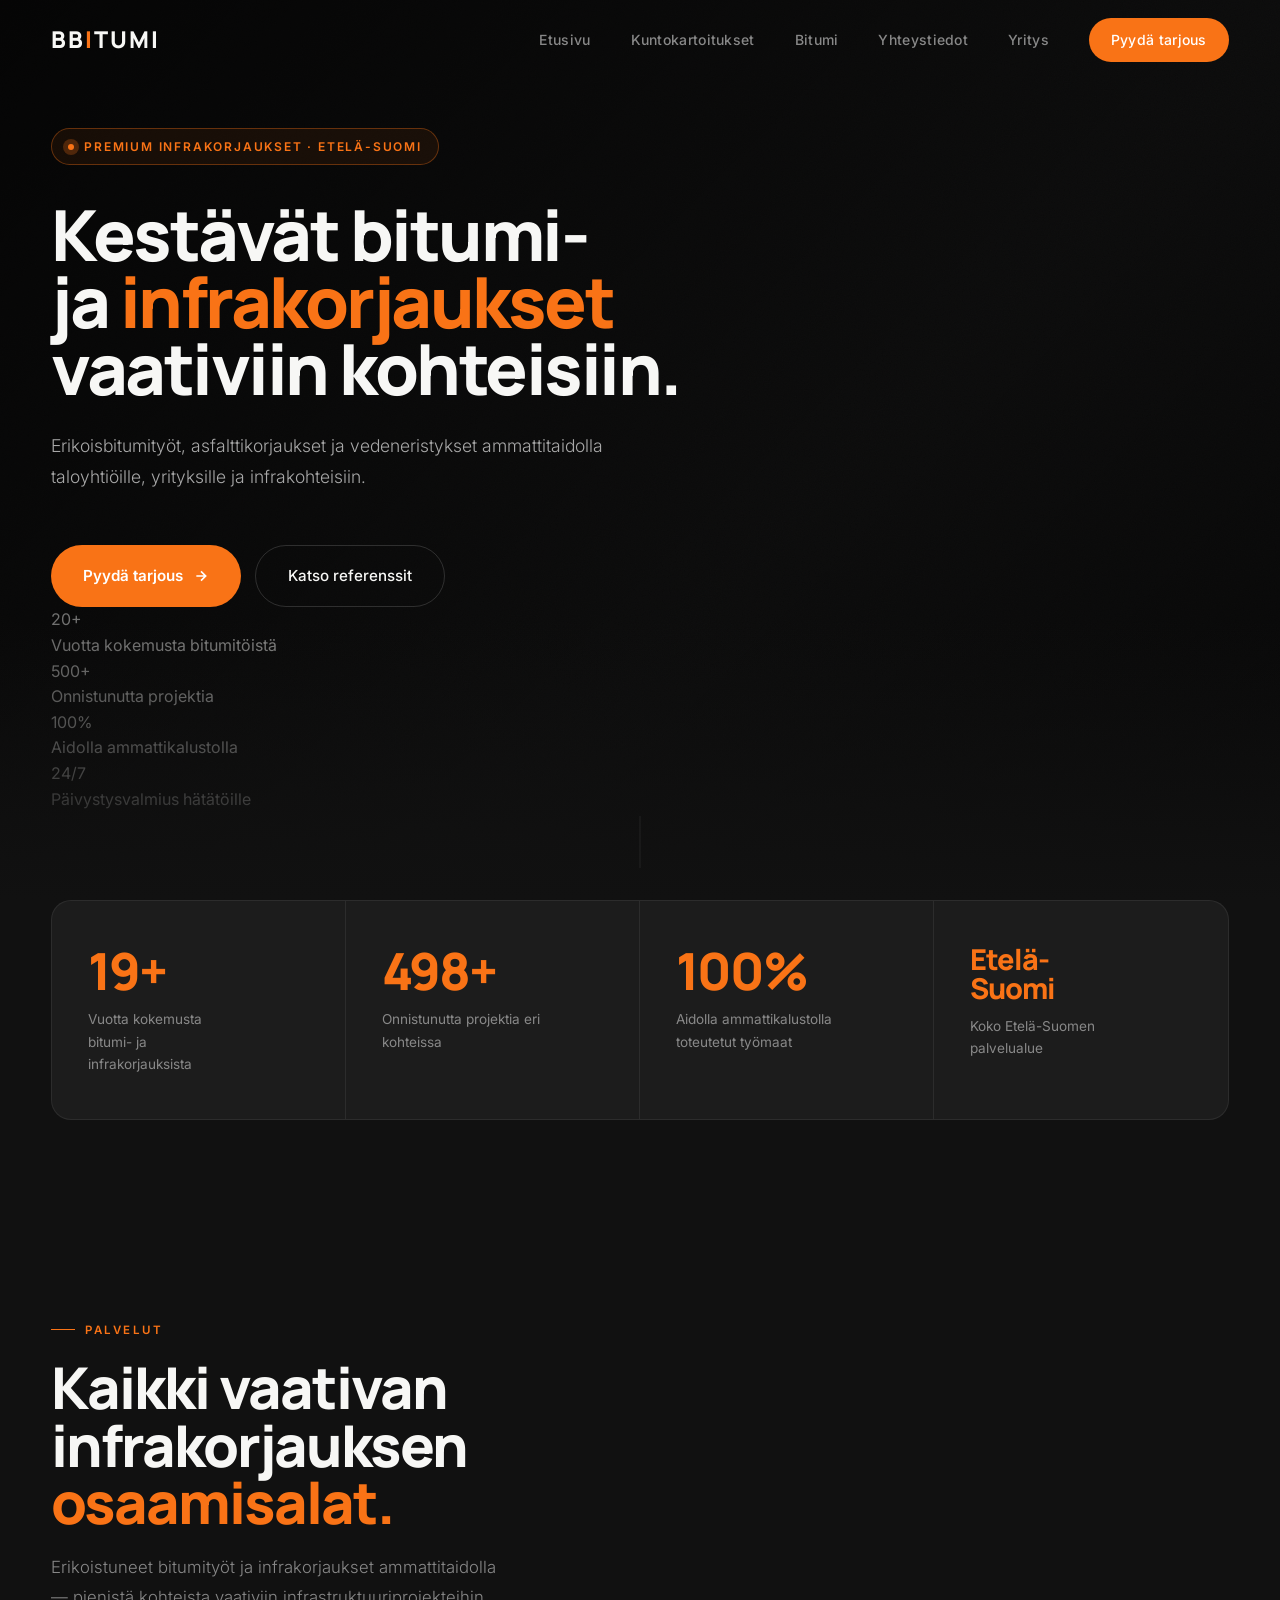
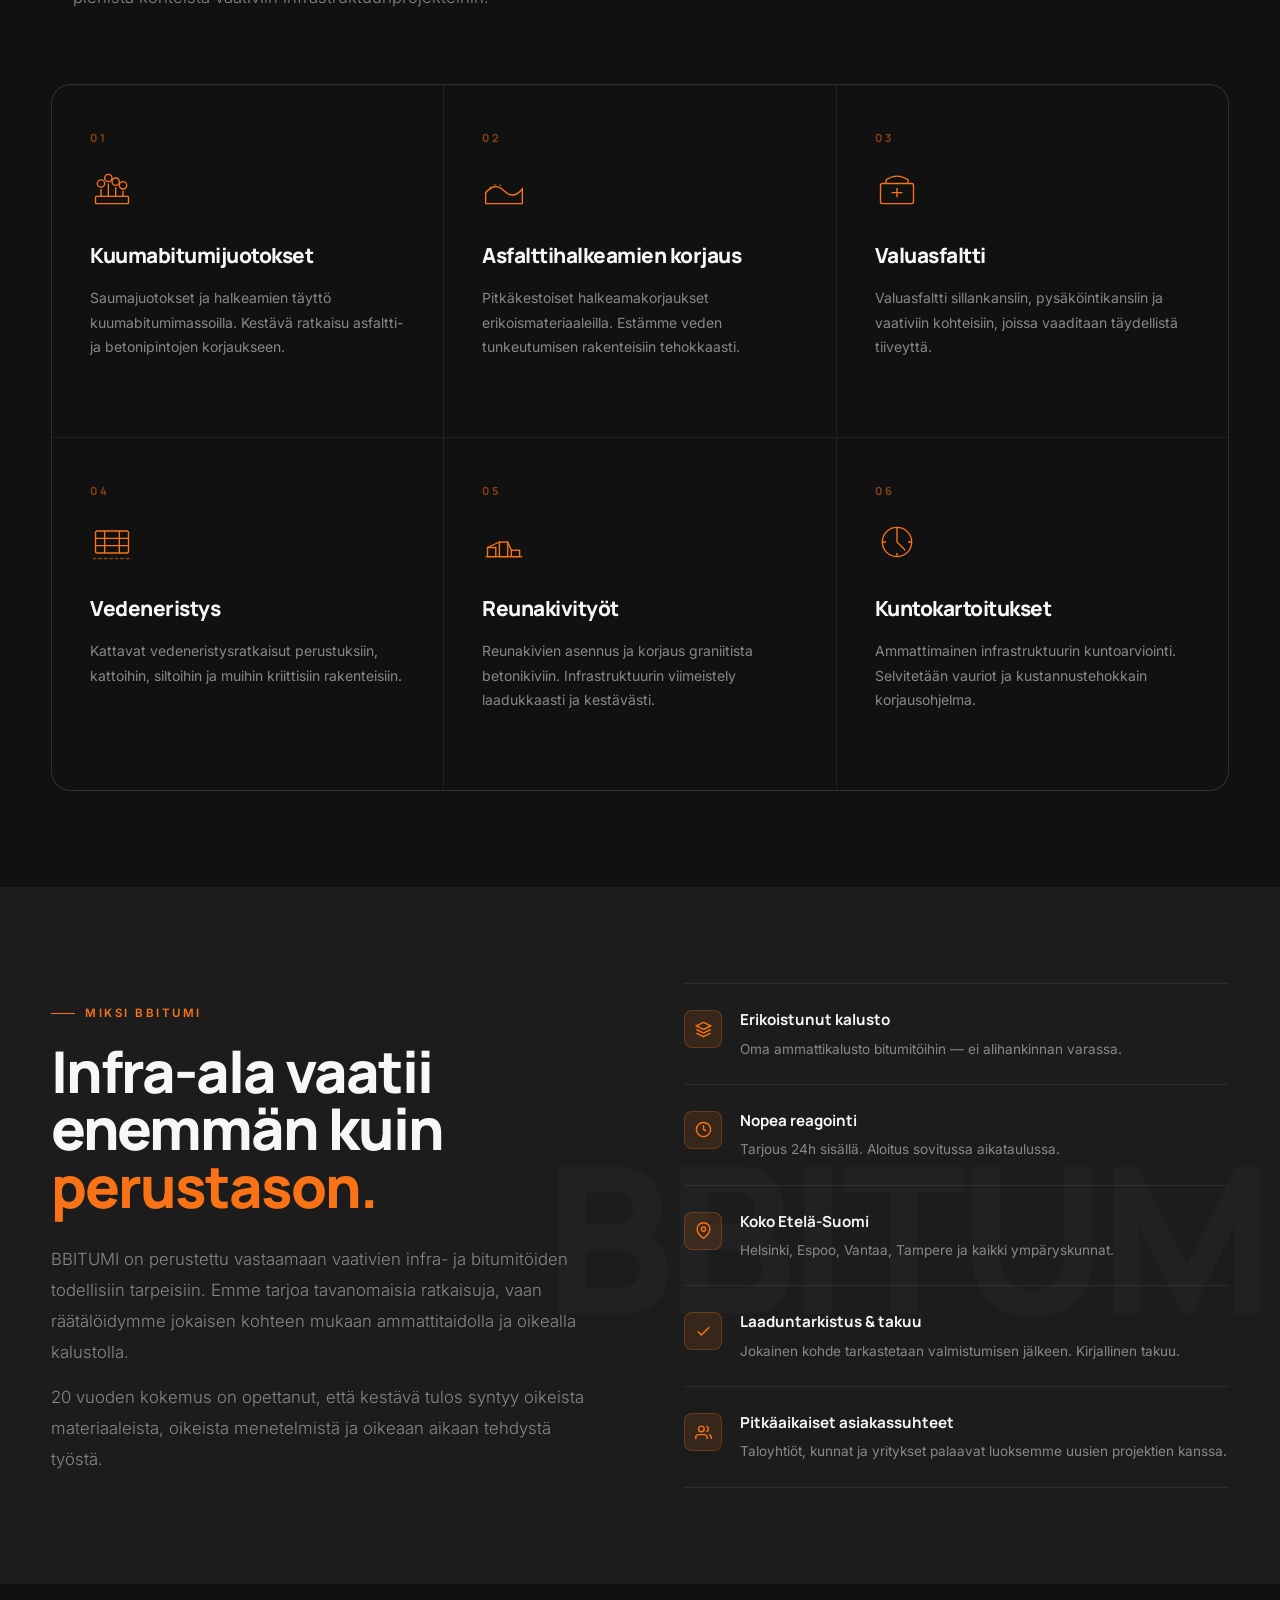
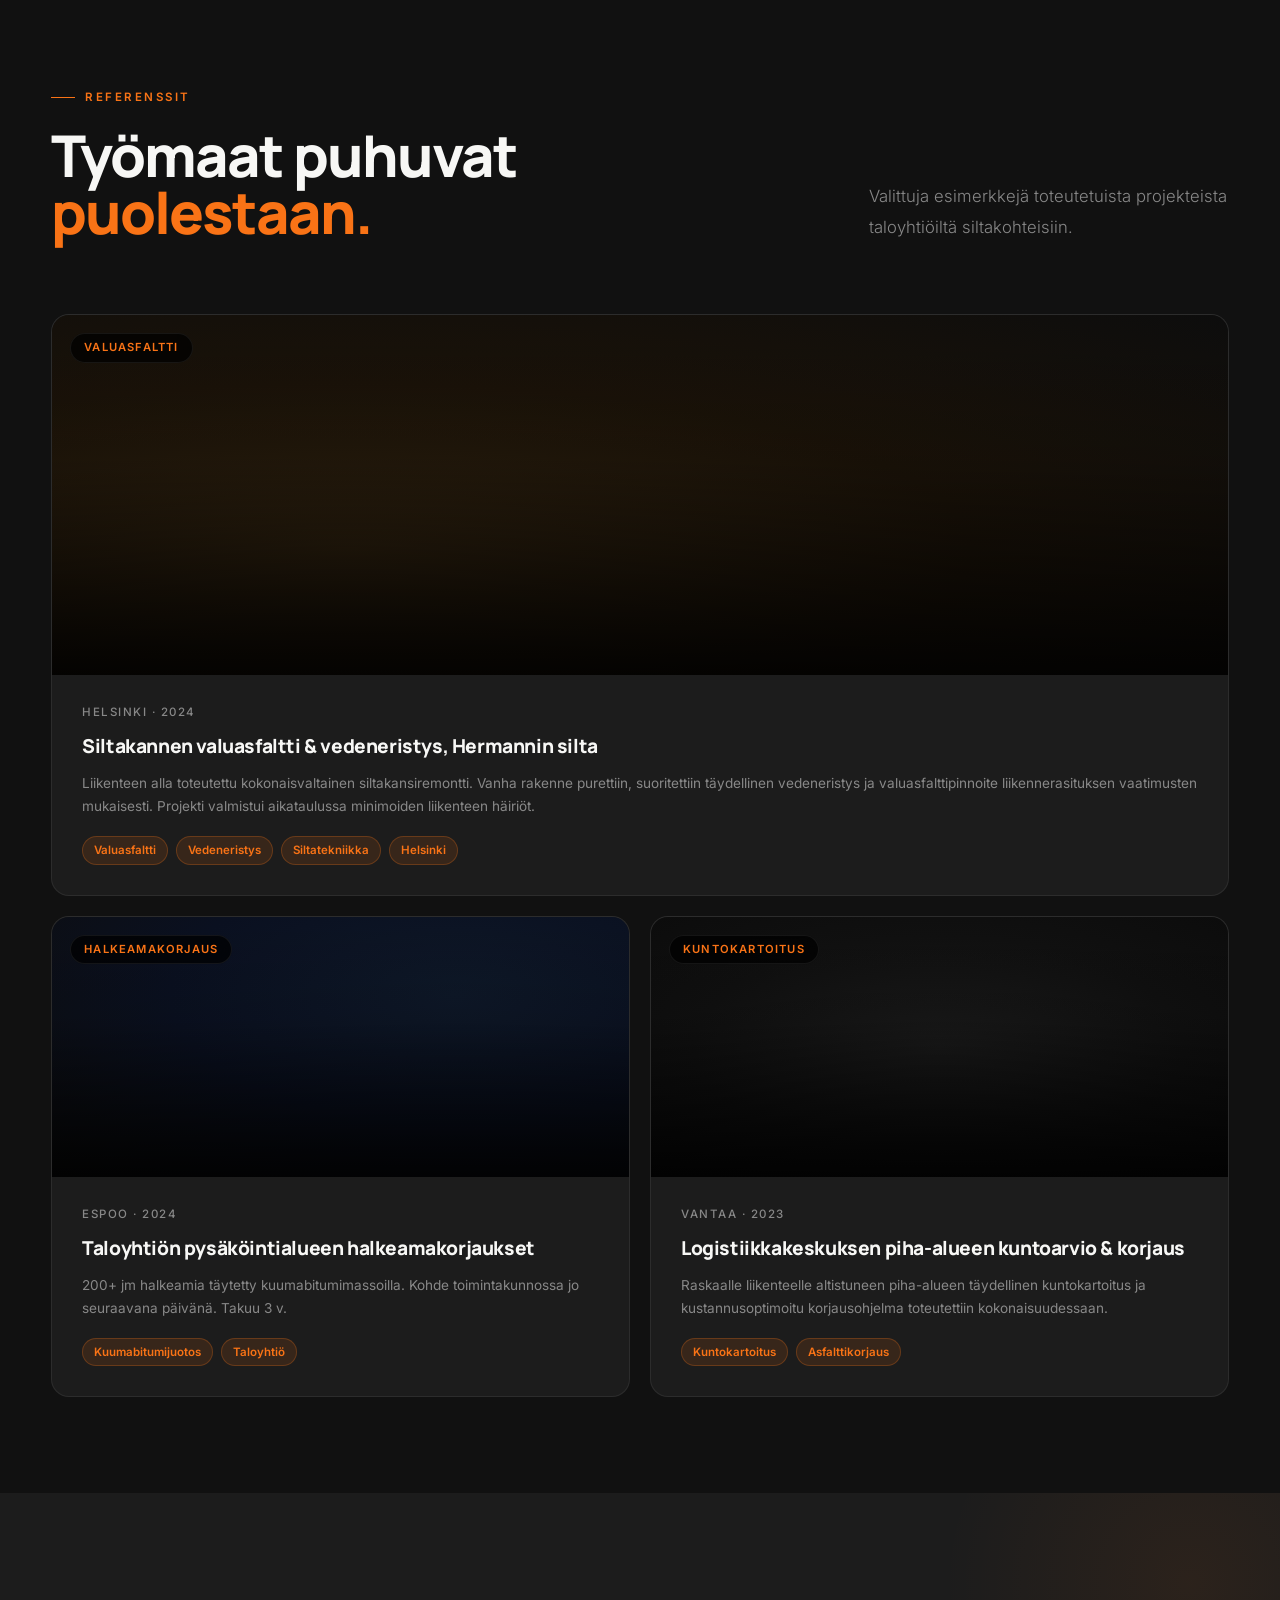
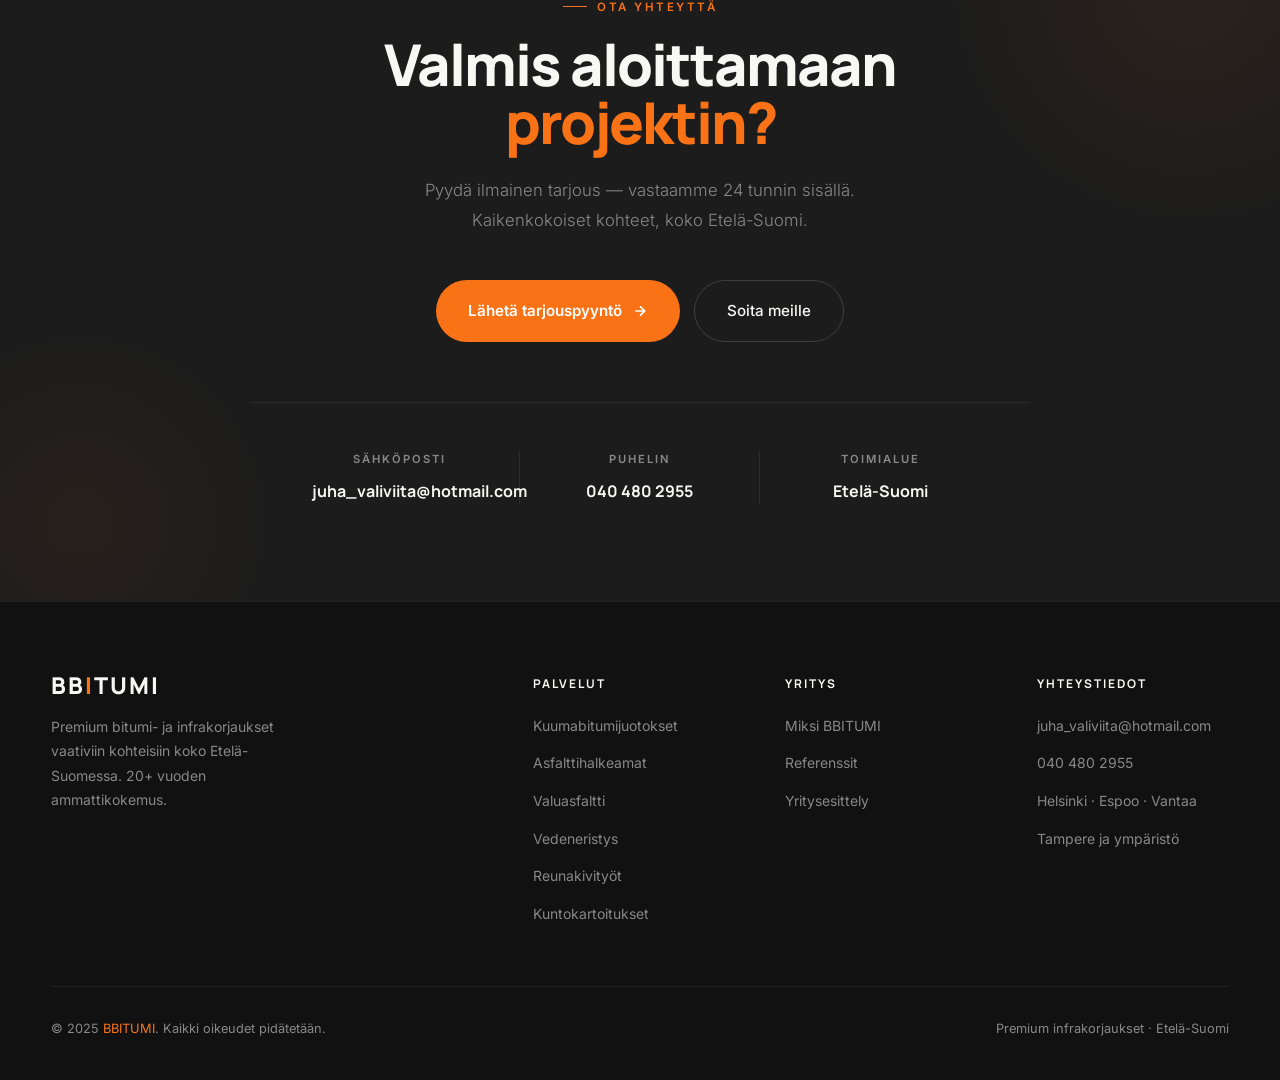
==== index.html @ 9df78d64 "feat: hero split-layout with stats panel" ====
<!DOCTYPE html>
<html lang="fi">
<head>
  <meta charset="UTF-8" />
  <meta name="viewport" content="width=device-width, initial-scale=1.0" />
  <meta name="description" content="BBITUMI – Premium bitumi- ja infrakorjaukset koko Etelä-Suomeen. Erikoisbitumityöt, asfalttikorjaukset ja vedeneristykset ammattitaidolla." />
  <meta name="keywords" content="bitumi, asfaltti, infrakorjaukset, vedeneristys, bitumijuotos, asfalttikorjaus, Etelä-Suomi, Helsinki, Espoo, Vantaa" />
  <meta property="og:title" content="BBITUMI – Premium infrakorjaukset" />
  <meta property="og:description" content="Erikoisbitumityöt, asfalttikorjaukset ja vedeneristykset ammattitaidolla koko Etelä-Suomeen." />
  <title>BBITUMI – Premium infrakorjaukset</title>

  <link rel="preconnect" href="https://fonts.googleapis.com">
  <link rel="preconnect" href="https://fonts.gstatic.com" crossorigin>
  <link href="https://fonts.googleapis.com/css2?family=Inter:ital,wght@0,300;0,400;0,500;0,600;1,300&family=Manrope:wght@600;700;800;900&display=swap" rel="stylesheet">

  <style>
    /* ============================================
       DESIGN TOKENS
    ============================================ */
    :root {
      --bg:           #111111;
      --bg2:          #1C1C1C;
      --bg3:          #161616;
      --accent:       #F97316;
      --accent-dim:   rgba(249,115,22,0.12);
      --accent-hover: #EA6C0A;
      --cream:        #F7F7F5;
      --muted:        #888888;
      --border:       rgba(255,255,255,0.07);
      --border-warm:  rgba(249,115,22,0.25);

      --font-display: 'Manrope', sans-serif;
      --font-body:    'Inter', sans-serif;

      --ease:         cubic-bezier(0.4, 0, 0.2, 1);
      --ease-out:     cubic-bezier(0, 0, 0.2, 1);
      --t:            0.3s;
      --t-slow:       0.7s;
    }

    /* ============================================
       RESET
    ============================================ */
    *, *::before, *::after { margin:0; padding:0; box-sizing:border-box; }

    html {
      scroll-behavior: smooth;
      -webkit-font-smoothing: antialiased;
      -moz-osx-font-smoothing: grayscale;
    }

    body {
      font-family: var(--font-body);
      background: var(--bg);
      color: var(--cream);
      overflow-x: hidden;
      line-height: 1.6;
    }

    a { text-decoration:none; color:inherit; }
    img { max-width:100%; display:block; }
    button { border:none; background:none; cursor:pointer; font:inherit; color:inherit; }

    ::-webkit-scrollbar { width:4px; }
    ::-webkit-scrollbar-track { background:var(--bg); }
    ::-webkit-scrollbar-thumb { background:var(--accent); border-radius:2px; }

    /* ============================================
       LAYOUT
    ============================================ */
    .container {
      width: min(1280px, 92%);
      margin: 0 auto;
    }

    /* ============================================
       REVEAL ANIMATIONS
    ============================================ */
    .reveal {
      opacity: 0;
      transform: translateY(36px);
      transition: opacity 0.9s var(--ease), transform 0.9s var(--ease);
    }
    .reveal.in { opacity:1; transform:translateY(0); }

    .reveal-left  { opacity:0; transform:translateX(-40px); transition: opacity 0.9s var(--ease), transform 0.9s var(--ease); }
    .reveal-left.in  { opacity:1; transform:translateX(0); }
    .reveal-right { opacity:0; transform:translateX(40px);  transition: opacity 0.9s var(--ease), transform 0.9s var(--ease); }
    .reveal-right.in { opacity:1; transform:translateX(0); }

    .d1 { transition-delay:0.1s; }
    .d2 { transition-delay:0.2s; }
    .d3 { transition-delay:0.3s; }
    .d4 { transition-delay:0.4s; }
    .d5 { transition-delay:0.5s; }
    .d6 { transition-delay:0.6s; }

    /* ============================================
       NAVBAR
    ============================================ */
    .navbar {
      position: fixed;
      top: 0;
      width: 100%;
      z-index: 900;
      transition: background var(--t) var(--ease), border-color var(--t) var(--ease);
      border-bottom: 1px solid transparent;
    }

    .navbar.scrolled {
      background: rgba(17,17,17,0.94);
      backdrop-filter: blur(20px) saturate(180%);
      -webkit-backdrop-filter: blur(20px) saturate(180%);
      border-bottom-color: var(--border);
    }

    .nav-inner {
      height: 80px;
      display: flex;
      align-items: center;
      justify-content: space-between;
    }

    .logo {
      font-family: var(--font-display);
      font-size: 1.45rem;
      font-weight: 900;
      letter-spacing: 2px;
      line-height: 1;
    }
    .logo .o { color: var(--accent); }

    .nav-links {
      display: flex;
      gap: 40px;
      align-items: center;
    }

    .nav-links > a {
      font-size: 0.875rem;
      font-weight: 500;
      color: var(--muted);
      letter-spacing: 0.3px;
      transition: color var(--t) var(--ease);
      position: relative;
    }
    .nav-links > a:not(.nav-cta)::after {
      content: '';
      position: absolute;
      bottom: -4px;
      left: 0;
      width: 0;
      height: 1px;
      background: var(--accent);
      transition: width var(--t) var(--ease);
    }
    .nav-links > a:not(.nav-cta):hover { color: var(--cream); }
    .nav-links > a:not(.nav-cta):hover::after { width: 100%; }

    .nav-cta {
      padding: 11px 22px;
      background: var(--accent);
      border-radius: 999px;
      font-weight: 600;
      font-size: 0.85rem;
      color: #fff !important;
      transition: background var(--t), transform var(--t), box-shadow var(--t);
    }
    .nav-cta:hover {
      background: var(--accent-hover);
      transform: translateY(-2px);
      box-shadow: 0 8px 28px rgba(249,115,22,0.35);
    }

    .hamburger {
      display: none;
      flex-direction: column;
      gap: 5px;
      padding: 6px;
      cursor: pointer;
    }
    .hamburger span {
      display: block;
      width: 22px;
      height: 1.5px;
      background: var(--cream);
      transition: var(--t) var(--ease);
    }
    .hamburger.open span:nth-child(1) { transform: translateY(6.5px) rotate(45deg); }
    .hamburger.open span:nth-child(2) { opacity: 0; transform: scaleX(0); }
    .hamburger.open span:nth-child(3) { transform: translateY(-6.5px) rotate(-45deg); }

    .mob-menu {
      display: none;
      flex-direction: column;
      gap: 0;
      position: fixed;
      top: 80px;
      left: 0;
      right: 0;
      background: rgba(17,17,17,0.97);
      backdrop-filter: blur(20px);
      border-bottom: 1px solid var(--border);
      z-index: 899;
      padding: 12px 0 24px;
    }
    .mob-menu.open { display: flex; }
    .mob-menu a {
      padding: 16px 5%;
      font-size: 1rem;
      font-weight: 500;
      color: var(--muted);
      border-bottom: 1px solid var(--border);
      transition: color var(--t);
    }
    .mob-menu a:hover { color: var(--cream); }
    .mob-menu .mob-cta {
      margin: 20px 5% 0;
      text-align: center;
      padding: 16px;
      background: var(--accent);
      border-radius: 999px;
      color: #fff !important;
      font-weight: 600;
      border: none;
    }

    /* ============================================
       HERO
    ============================================ */
    .hero {
      position: relative;
      min-height: 100vh;
      display: flex;
      align-items: center;
      overflow: hidden;
      padding: 120px 0 80px;
    }

    .hero-video {
      position: absolute;
      inset: 0;
      width: 100%;
      height: 100%;
      object-fit: cover;
      filter: brightness(32%) saturate(60%);
    }

    /* Grain overlay */
    .hero-grain {
      position: absolute;
      inset: 0;
      z-index: 1;
      opacity: 0.4;
      background-image:
        url("data:image/svg+xml,%3Csvg xmlns='http://www.w3.org/2000/svg' width='300' height='300'%3E%3Cfilter id='n'%3E%3CfeTurbulence type='fractalNoise' baseFrequency='0.85' numOctaves='4' stitchTiles='stitch'/%3E%3C/filter%3E%3Crect width='300' height='300' filter='url(%23n)' opacity='0.08'/%3E%3C/svg%3E");
      pointer-events: none;
    }

    .hero-overlay {
      position: absolute;
      inset: 0;
      z-index: 1;
      background: linear-gradient(
        135deg,
        rgba(0,0,0,0.75) 0%,
        rgba(0,0,0,0.35) 60%,
        rgba(0,0,0,0.6) 100%
      );
    }

    .hero-fade-bottom {
      position: absolute;
      bottom: 0;
      left: 0;
      right: 0;
      height: 280px;
      z-index: 2;
      background: linear-gradient(to top, var(--bg) 0%, transparent 100%);
    }

    .hero-content {
      position: relative;
      z-index: 3;
      padding: 0;
      max-width: 100%;
    }

    .eyebrow {
      display: inline-flex;
      align-items: center;
      gap: 10px;
      padding: 8px 16px;
      border: 1px solid rgba(249,115,22,0.35);
      border-radius: 999px;
      background: rgba(249,115,22,0.07);
      margin-bottom: 36px;
      font-size: 0.75rem;
      font-weight: 600;
      letter-spacing: 1.8px;
      text-transform: uppercase;
      color: var(--accent);
    }

    .pulse-dot {
      width: 6px;
      height: 6px;
      background: var(--accent);
      border-radius: 50%;
      flex-shrink: 0;
      position: relative;
    }
    .pulse-dot::after {
      content: '';
      position: absolute;
      inset: -5px;
      border-radius: 50%;
      background: var(--accent);
      opacity: 0.25;
      animation: pulse 2.2s ease-in-out infinite;
    }
    @keyframes pulse {
      0%,100% { transform:scale(1); opacity:0.25; }
      50%      { transform:scale(2); opacity:0; }
    }

    .hero h1 {
      font-family: var(--font-display);
      font-size: clamp(2.8rem, 5.5vw, 5.5rem);
      font-weight: 900;
      line-height: 0.95;
      letter-spacing: -2.5px;
      color: var(--cream);
      margin-bottom: 28px;
    }
    .hero h1 .highlight { color: var(--accent); }

    .hero-sub {
      max-width: 580px;
      font-size: 1.1rem;
      line-height: 1.8;
      color: #a8a8a8;
      font-weight: 300;
      margin-bottom: 52px;
    }

    .hero-actions {
      display: flex;
      gap: 14px;
      flex-wrap: wrap;
    }

    /* Buttons */
    .btn-primary {
      display: inline-flex;
      align-items: center;
      gap: 10px;
      padding: 18px 32px;
      background: var(--accent);
      color: #fff;
      border-radius: 999px;
      font-weight: 600;
      font-size: 0.95rem;
      transition: background var(--t), transform var(--t), box-shadow var(--t);
    }
    .btn-primary svg { transition: transform 0.3s var(--ease); }
    .btn-primary:hover {
      background: var(--accent-hover);
      transform: translateY(-3px);
      box-shadow: 0 14px 36px rgba(249,115,22,0.4);
    }
    .btn-primary:hover svg { transform: translateX(4px); }

    .btn-ghost {
      display: inline-flex;
      align-items: center;
      gap: 10px;
      padding: 18px 32px;
      border: 1px solid rgba(255,255,255,0.15);
      color: var(--cream);
      border-radius: 999px;
      font-weight: 500;
      font-size: 0.95rem;
      transition: border-color var(--t), background var(--t), color var(--t);
    }
    .btn-ghost:hover {
      background: rgba(255,255,255,0.07);
      border-color: rgba(255,255,255,0.3);
    }

    .hero-scroll-hint {
      position: absolute;
      bottom: 32px;
      left: 50%;
      transform: translateX(-50%);
      z-index: 3;
      display: flex;
      flex-direction: column;
      align-items: center;
      gap: 6px;
    }
    .scroll-track {
      width: 1px;
      height: 52px;
      position: relative;
      overflow: hidden;
      background: rgba(255,255,255,0.08);
    }
    .scroll-track::after {
      content: '';
      position: absolute;
      top: -52px;
      left: 0;
      width: 1px;
      height: 52px;
      background: var(--accent);
      animation: scrollDown 2s ease-in-out infinite;
    }
    @keyframes scrollDown {
      0%   { top: -52px; }
      100% { top: 52px; }
    }

    /* ============================================
       STATS
    ============================================ */
    .stats {
      padding: 0 0 96px;
    }

    .stats-grid {
      display: grid;
      grid-template-columns: repeat(4, 1fr);
      background: var(--bg2);
      border: 1px solid var(--border);
      border-radius: 20px;
      overflow: hidden;
    }

    .stat-card {
      padding: 44px 36px;
      border-right: 1px solid var(--border);
      position: relative;
      overflow: hidden;
      transition: background var(--t);
    }
    .stat-card:last-child { border-right: none; }
    .stat-card::before {
      content: '';
      position: absolute;
      top: 0; left: 0; right: 0;
      height: 2px;
      background: var(--accent);
      transform: scaleX(0);
      transform-origin: left;
      transition: transform var(--t-slow) var(--ease);
    }
    .stat-card:hover { background: #202020; }
    .stat-card:hover::before { transform: scaleX(1); }

    .stat-num {
      font-family: var(--font-display);
      font-size: 3.2rem;
      font-weight: 900;
      color: var(--accent);
      line-height: 1;
      letter-spacing: -2px;
      margin-bottom: 12px;
    }

    .stat-desc {
      font-size: 0.85rem;
      color: var(--muted);
      line-height: 1.65;
      max-width: 160px;
    }

    /* ============================================
       SECTION LABELS
    ============================================ */
    .section-label {
      display: inline-flex;
      align-items: center;
      gap: 10px;
      font-size: 0.72rem;
      font-weight: 600;
      letter-spacing: 2.5px;
      text-transform: uppercase;
      color: var(--accent);
      margin-bottom: 20px;
    }
    .section-label::before {
      content: '';
      display: block;
      width: 24px;
      height: 1px;
      background: var(--accent);
    }

    .section-h {
      font-family: var(--font-display);
      font-size: clamp(2.4rem, 4.5vw, 4.2rem);
      font-weight: 900;
      line-height: 1.0;
      letter-spacing: -2px;
      color: var(--cream);
    }
    .section-h .hl { color: var(--accent); }

    .section-p {
      font-size: 1.05rem;
      color: var(--muted);
      line-height: 1.8;
      font-weight: 300;
      max-width: 460px;
      margin-top: 20px;
    }

    /* ============================================
       SERVICES
    ============================================ */
    .services {
      padding: 96px 0;
      background: var(--bg);
    }

    .services-header {
      margin-bottom: 72px;
    }

    .services-grid {
      display: grid;
      grid-template-columns: repeat(3, 1fr);
      gap: 1px;
      background: var(--border);
      border: 1px solid var(--border);
      border-radius: 20px;
      overflow: hidden;
    }

    .svc {
      background: var(--bg);
      padding: 44px 38px 36px;
      position: relative;
      overflow: hidden;
      transition: background var(--t);
    }
    .svc::after {
      content: '';
      position: absolute;
      inset: 0;
      background: rgba(249,115,22,0.03);
      opacity: 0;
      transition: opacity var(--t);
    }
    .svc:hover { background: #181818; }
    .svc:hover::after { opacity: 1; }

    .svc-index {
      font-family: var(--font-display);
      font-size: 0.7rem;
      font-weight: 700;
      letter-spacing: 3px;
      color: var(--accent);
      opacity: 0.5;
      margin-bottom: 20px;
    }

    .svc-icon {
      width: 44px;
      height: 44px;
      color: var(--accent);
      margin-bottom: 20px;
      transition: transform var(--t);
    }
    .svc:hover .svc-icon { transform: scale(1.1); }

    .svc-name {
      font-family: var(--font-display);
      font-size: 1.3rem;
      font-weight: 800;
      letter-spacing: -0.5px;
      color: var(--cream);
      margin-bottom: 14px;
    }

    .svc-desc {
      font-size: 0.875rem;
      color: var(--muted);
      line-height: 1.75;
    }

    .svc-link {
      display: inline-flex;
      align-items: center;
      gap: 6px;
      margin-top: 20px;
      font-size: 0.8rem;
      font-weight: 600;
      color: var(--accent);
      opacity: 0;
      transform: translateX(-10px);
      transition: opacity var(--t), transform var(--t);
    }
    .svc:hover .svc-link { opacity: 1; transform: translateX(0); }

    /* ============================================
       WHY BBITUMI
    ============================================ */
    .why {
      padding: 96px 0;
      background: var(--bg2);
      position: relative;
      overflow: hidden;
    }

    .why-bg-text {
      position: absolute;
      right: -40px;
      top: 50%;
      transform: translateY(-50%);
      font-family: var(--font-display);
      font-size: clamp(6rem, 16vw, 16rem);
      font-weight: 900;
      color: rgba(255,255,255,0.022);
      letter-spacing: -8px;
      pointer-events: none;
      user-select: none;
      white-space: nowrap;
    }

    .why-grid {
      display: grid;
      grid-template-columns: 1fr 1fr;
      gap: 88px;
      align-items: center;
      position: relative;
      z-index: 1;
    }

    .why-left p {
      margin-top: 28px;
      font-size: 1.05rem;
      color: var(--muted);
      line-height: 1.85;
      font-weight: 300;
    }

    .why-features {
      display: flex;
      flex-direction: column;
    }

    .feat {
      padding: 24px 0;
      border-bottom: 1px solid var(--border);
      display: flex;
      gap: 18px;
      align-items: flex-start;
      transition: padding-left var(--t);
    }
    .feat:first-child { border-top: 1px solid var(--border); }
    .feat:hover { padding-left: 6px; }

    .feat-ico {
      width: 38px;
      height: 38px;
      min-width: 38px;
      background: var(--accent-dim);
      border: 1px solid var(--border-warm);
      border-radius: 8px;
      display: flex;
      align-items: center;
      justify-content: center;
      color: var(--accent);
      margin-top: 2px;
    }

    .feat-body h4 {
      font-family: var(--font-display);
      font-weight: 700;
      font-size: 0.95rem;
      color: var(--cream);
      margin-bottom: 5px;
    }
    .feat-body p {
      font-size: 0.85rem;
      color: var(--muted);
      line-height: 1.65;
    }

    /* ============================================
       REFERENSSIT
    ============================================ */
    .refs {
      padding: 96px 0;
      background: var(--bg);
    }

    .refs-top {
      display: flex;
      align-items: flex-end;
      justify-content: space-between;
      margin-bottom: 72px;
      gap: 40px;
    }

    .refs-grid {
      display: grid;
      grid-template-columns: 1fr 1fr;
      gap: 20px;
    }

    .ref-card {
      border-radius: 18px;
      overflow: hidden;
      background: var(--bg2);
      border: 1px solid var(--border);
      transition: border-color var(--t), transform var(--t-slow), box-shadow var(--t-slow);
      cursor: pointer;
    }
    .ref-card:hover {
      border-color: var(--border-warm);
      transform: translateY(-5px);
      box-shadow: 0 28px 56px rgba(0,0,0,0.45);
    }
    .ref-card.span2 { grid-column: span 2; }

    .ref-thumb {
      position: relative;
      overflow: hidden;
    }
    .ref-card .ref-thumb      { height: 260px; }
    .ref-card.span2 .ref-thumb { height: 360px; }

    .ref-bg {
      width: 100%;
      height: 100%;
      transition: transform 0.7s var(--ease-out);
    }
    .ref-card:hover .ref-bg { transform: scale(1.04); }

    /* Industrial placeholder backgrounds */
    .ref-bg-a {
      background:
        radial-gradient(ellipse at 25% 65%, #2d200e 0%, #1a1208 50%, #0d0d0d 100%),
        repeating-linear-gradient(0deg, transparent, transparent 3px, rgba(255,255,255,0.008) 3px, rgba(255,255,255,0.008) 4px);
      background-blend-mode: normal, overlay;
    }
    .ref-bg-b {
      background:
        radial-gradient(ellipse at 70% 30%, #0e1828 0%, #0a1020 50%, #0d0d0d 100%);
    }
    .ref-bg-c {
      background:
        radial-gradient(ellipse at 50% 50%, #1a1a1a 0%, #101010 60%, #0c0c0c 100%);
    }
    .ref-bg-d {
      background:
        radial-gradient(ellipse at 80% 70%, #1c1208 0%, #141008 50%, #0d0d0d 100%);
    }

    .ref-grad {
      position: absolute;
      inset: 0;
      background: linear-gradient(to top, rgba(0,0,0,0.85) 0%, rgba(0,0,0,0.1) 60%, transparent 100%);
    }

    .ref-pill {
      position: absolute;
      top: 18px;
      left: 18px;
      padding: 5px 13px;
      background: rgba(0,0,0,0.72);
      border: 1px solid var(--border);
      border-radius: 999px;
      font-size: 0.7rem;
      font-weight: 600;
      letter-spacing: 1.2px;
      text-transform: uppercase;
      color: var(--accent);
      backdrop-filter: blur(8px);
    }

    .ref-body {
      padding: 28px 30px 30px;
    }

    .ref-loc {
      font-size: 0.72rem;
      font-weight: 500;
      letter-spacing: 1.5px;
      text-transform: uppercase;
      color: var(--muted);
      margin-bottom: 10px;
    }

    .ref-title {
      font-family: var(--font-display);
      font-size: 1.2rem;
      font-weight: 800;
      letter-spacing: -0.4px;
      color: var(--cream);
      margin-bottom: 10px;
    }

    .ref-desc {
      font-size: 0.85rem;
      color: var(--muted);
      line-height: 1.7;
    }

    .ref-tags {
      display: flex;
      gap: 8px;
      flex-wrap: wrap;
      margin-top: 18px;
    }
    .ref-tag {
      padding: 4px 11px;
      background: var(--accent-dim);
      border: 1px solid var(--border-warm);
      border-radius: 999px;
      font-size: 0.72rem;
      font-weight: 600;
      color: var(--accent);
    }

    /* ============================================
       CTA BAND
    ============================================ */
    .cta-band {
      padding: 96px 0;
      background: var(--bg2);
      position: relative;
      overflow: hidden;
    }
    .cta-band::before {
      content: '';
      position: absolute;
      top: -160px; right: -160px;
      width: 500px; height: 500px;
      background: radial-gradient(circle, rgba(249,115,22,0.07) 0%, transparent 70%);
      pointer-events: none;
    }
    .cta-band::after {
      content: '';
      position: absolute;
      bottom: -120px; left: -120px;
      width: 400px; height: 400px;
      background: radial-gradient(circle, rgba(249,115,22,0.05) 0%, transparent 70%);
      pointer-events: none;
    }

    .cta-inner {
      position: relative;
      z-index: 1;
      text-align: center;
      max-width: 780px;
      margin: 0 auto;
    }
    .cta-inner .section-label { justify-content: center; }
    .cta-inner .section-h  { text-align: center; }
    .cta-inner .section-p  { text-align: center; margin: 24px auto 0; }

    .cta-btns {
      display: flex;
      gap: 14px;
      justify-content: center;
      flex-wrap: wrap;
      margin-top: 44px;
    }

    .cta-contacts {
      display: flex;
      gap: 0;
      justify-content: center;
      margin-top: 60px;
      border-top: 1px solid var(--border);
      padding-top: 48px;
    }

    .cc-item {
      flex: 1;
      max-width: 240px;
      text-align: center;
      padding: 0 32px;
      border-right: 1px solid var(--border);
    }
    .cc-item:last-child { border-right: none; }

    .cc-label {
      font-size: 0.7rem;
      font-weight: 600;
      letter-spacing: 2px;
      text-transform: uppercase;
      color: var(--muted);
      margin-bottom: 10px;
    }
    .cc-val {
      font-family: var(--font-display);
      font-size: 1rem;
      font-weight: 700;
      color: var(--cream);
      transition: color var(--t);
    }
    .cc-val:hover { color: var(--accent); }

    /* ============================================
       FOOTER
    ============================================ */
    .footer {
      background: var(--bg);
      border-top: 1px solid var(--border);
      padding: 72px 0 40px;
    }

    .footer-grid {
      display: grid;
      grid-template-columns: 2.2fr 1fr 1fr 1fr;
      gap: 60px;
      margin-bottom: 60px;
    }

    .footer-brand .logo {
      display: block;
      margin-bottom: 18px;
    }
    .footer-brand p {
      font-size: 0.875rem;
      color: var(--muted);
      line-height: 1.75;
      max-width: 260px;
    }

    .footer-col h6 {
      font-family: var(--font-display);
      font-weight: 700;
      font-size: 0.75rem;
      letter-spacing: 2px;
      text-transform: uppercase;
      color: var(--cream);
      margin-bottom: 20px;
    }
    .footer-col ul {
      list-style: none;
      display: flex;
      flex-direction: column;
      gap: 12px;
    }
    .footer-col ul li a {
      font-size: 0.875rem;
      color: var(--muted);
      transition: color var(--t);
    }
    .footer-col ul li a:hover { color: var(--cream); }

    .footer-bottom {
      display: flex;
      justify-content: space-between;
      align-items: center;
      padding-top: 32px;
      border-top: 1px solid var(--border);
    }
    .footer-bottom p {
      font-size: 0.8rem;
      color: var(--muted);
    }
    .footer-bottom .acc { color: var(--accent); }

    /* ============================================
       RESPONSIVE
    ============================================ */
    @media (max-width: 1024px) {
      .services-grid { grid-template-columns: repeat(2, 1fr); }
      .why-grid      { gap: 56px; }
      .footer-grid   { grid-template-columns: 1fr 1fr; gap: 40px; }
    }

    @media (max-width: 768px) {
      .nav-links  { display: none; }
      .hamburger  { display: flex; }

      .stats-grid    { grid-template-columns: 1fr 1fr; }
      .services-grid { grid-template-columns: 1fr; }
      .why-grid      { grid-template-columns: 1fr; gap: 48px; }
      .why-bg-text   { display: none; }
      .refs-grid     { grid-template-columns: 1fr; }
      .ref-card.span2 { grid-column: span 1; }
      .refs-top      { flex-direction: column; align-items: flex-start; }
      .cta-contacts  { flex-direction: column; align-items: center; gap: 28px; }
      .cc-item       { border-right: none; border-bottom: 1px solid var(--border); padding: 0 0 28px; max-width: 100%; }
      .cc-item:last-child { border-bottom: none; padding-bottom: 0; }
      .footer-grid   { grid-template-columns: 1fr; gap: 32px; }
      .footer-bottom { flex-direction: column; gap: 10px; text-align: center; }
    }

    @media (max-width: 520px) {
      .hero h1      { letter-spacing: -2px; }
      .hero-actions { flex-direction: column; }
      .btn-primary, .btn-ghost { justify-content: center; }
      .stats-grid   { grid-template-columns: 1fr; }
      .cta-btns     { flex-direction: column; align-items: center; }
    }
  </style>
</head>
<body>

  <!-- ════════════════════ NAVBAR ════════════════════ -->
  <nav class="navbar" id="navbar">
    <div class="container nav-inner">
      <a href="#" class="logo">BB<span class="o">I</span>TUMI</a>

      <div class="nav-links">
        <a href="index.html" class="active">Etusivu</a>
        <a href="kuntokartoitukset.html">Kuntokartoitukset</a>
        <a href="bitumi.html">Bitumi</a>
        <a href="yhteystiedot.html">Yhteystiedot</a>
        <a href="yritys.html">Yritys</a>
        <a href="yhteystiedot.html" class="nav-cta">Pyydä tarjous</a>
      </div>

      <div class="hamburger" id="ham" aria-label="Valikko">
        <span></span><span></span><span></span>
      </div>
    </div>
  </nav>

  <div class="mob-menu" id="mobMenu">
    <a href="index.html" class="active">Etusivu</a>
    <a href="kuntokartoitukset.html">Kuntokartoitukset</a>
    <a href="bitumi.html">Bitumi</a>
    <a href="yhteystiedot.html">Yhteystiedot</a>
    <a href="yritys.html">Yritys</a>
    <a href="kuvat.html">Kuvat</a>
    <a href="yhteystiedot.html" class="mob-cta">Pyydä tarjous</a>
  </div>

  <!-- ════════════════════ HERO ════════════════════ -->
  <section class="hero" id="hero">
    <video autoplay muted loop playsinline class="hero-video" aria-hidden="true">
      <source src="hero-video.mp4" type="video/mp4">
    </video>
    <div class="hero-grain" aria-hidden="true"></div>
    <div class="hero-overlay" aria-hidden="true"></div>
    <div class="hero-fade-bottom" aria-hidden="true"></div>

    <div class="container">
      <div class="hero-split">

        <div class="hero-content">
          <div class="eyebrow">
            <div class="pulse-dot" aria-hidden="true"></div>
            Premium infrakorjaukset &middot; Etelä-Suomi
          </div>

          <h1>
            Kestävät bitumi-<br>
            ja <span class="highlight">infrakorjaukset</span><br>
            vaativiin kohteisiin.
          </h1>

          <p class="hero-sub">
            Erikoisbitumityöt, asfalttikorjaukset ja vedeneristykset
            ammattitaidolla taloyhtiöille, yrityksille ja infrakohteisiin.
          </p>

          <div class="hero-actions">
            <a href="yhteystiedot.html" class="btn-primary">
              Pyydä tarjous
              <svg width="16" height="16" viewBox="0 0 24 24" fill="none" stroke="currentColor" stroke-width="2.5" aria-hidden="true">
                <path d="M5 12h14M12 5l7 7-7 7"/>
              </svg>
            </a>
            <a href="#referenssit" class="btn-ghost">Katso referenssit</a>
          </div>
        </div>

        <div class="hero-right reveal-right">
          <div class="hero-stat">
            <div class="hero-stat-num" data-target="20">0</div>
            <div class="hero-stat-desc">Vuotta kokemusta bitumi&shy;töistä</div>
          </div>
          <div class="hero-stat">
            <div class="hero-stat-num" data-target="500">0</div>
            <div class="hero-stat-desc">Onnistunutta projektia</div>
          </div>
          <div class="hero-stat">
            <div class="hero-stat-num">100%</div>
            <div class="hero-stat-desc">Aidolla ammattikalustolla</div>
          </div>
          <div class="hero-stat">
            <div class="hero-stat-num">24/7</div>
            <div class="hero-stat-desc">Päivystysvalmius hätätöille</div>
          </div>
        </div>

      </div>
    </div>

    <div class="hero-scroll-hint" aria-hidden="true">
      <div class="scroll-track"></div>
    </div>
  </section>

  <!-- ════════════════════ STATS ════════════════════ -->
  <section class="stats" aria-label="Tilastot">
    <div class="container">
      <div class="stats-grid">
        <div class="stat-card reveal">
          <div class="stat-num" data-target="20">0</div>
          <div class="stat-desc">Vuotta kokemusta bitumi- ja infrakorjauksista</div>
        </div>
        <div class="stat-card reveal d1">
          <div class="stat-num" data-target="500">0</div>
          <div class="stat-desc">Onnistunutta projektia eri kohteissa</div>
        </div>
        <div class="stat-card reveal d2">
          <div class="stat-num">100%</div>
          <div class="stat-desc">Aidolla ammattikalustolla toteutetut työmaat</div>
        </div>
        <div class="stat-card reveal d3">
          <div class="stat-num" style="font-size:1.8rem;letter-spacing:-1px;">Etelä-<br>Suomi</div>
          <div class="stat-desc">Koko Etelä-Suomen palvelualue</div>
        </div>
      </div>
    </div>
  </section>

  <!-- ════════════════════ SERVICES ════════════════════ -->
  <section class="services" id="palvelut">
    <div class="container">
      <div class="services-header">
        <div class="section-label reveal">Palvelut</div>
        <h2 class="section-h reveal d1">
          Kaikki vaativan<br>infrakorjauksen<br><span class="hl">osaamisalat.</span>
        </h2>
        <p class="section-p reveal d2">
          Erikoistuneet bitumityöt ja infrakorjaukset ammattitaidolla —
          pienistä kohteista vaativiin infrastruktuuriprojekteihin.
        </p>
      </div>

      <div class="services-grid">

        <div class="svc reveal">
          <div class="svc-index">01</div>
          <svg class="svc-icon" viewBox="0 0 48 48" fill="none" stroke="currentColor" stroke-width="1.5" aria-hidden="true">
            <rect x="6" y="32" width="36" height="8" rx="1"/>
            <path d="M12 32V24M20 32V18M28 32V22M36 32V26"/>
            <circle cx="12" cy="18" r="4"/><circle cx="20" cy="12" r="4"/>
            <circle cx="28" cy="16" r="4"/><circle cx="36" cy="20" r="4"/>
          </svg>
          <div class="svc-name">Kuumabitumijuotokset</div>
          <div class="svc-desc">Saumajuotokset ja halkeamien täyttö kuumabitumimassoilla. Kestävä ratkaisu asfaltti- ja betonipintojen korjaukseen.</div>
          <div class="svc-link">Lue lisää <svg width="13" height="13" viewBox="0 0 24 24" fill="none" stroke="currentColor" stroke-width="2.5" aria-hidden="true"><path d="M5 12h14M12 5l7 7-7 7"/></svg></div>
        </div>

        <div class="svc reveal d1">
          <div class="svc-index">02</div>
          <svg class="svc-icon" viewBox="0 0 48 48" fill="none" stroke="currentColor" stroke-width="1.5" aria-hidden="true">
            <path d="M4 40 L44 40"/>
            <path d="M4 40 L4 28 Q14 16 24 26 Q34 36 44 24 L44 40"/>
            <path d="M4 28 Q14 14 24 22" stroke-dasharray="3 3" opacity="0.5"/>
          </svg>
          <div class="svc-name">Asfalttihalkeamien korjaus</div>
          <div class="svc-desc">Pitkäkestoiset halkeamakorjaukset erikoismateriaaleilla. Estämme veden tunkeutumisen rakenteisiin tehokkaasti.</div>
          <div class="svc-link">Lue lisää <svg width="13" height="13" viewBox="0 0 24 24" fill="none" stroke="currentColor" stroke-width="2.5" aria-hidden="true"><path d="M5 12h14M12 5l7 7-7 7"/></svg></div>
        </div>

        <div class="svc reveal d2">
          <div class="svc-index">03</div>
          <svg class="svc-icon" viewBox="0 0 48 48" fill="none" stroke="currentColor" stroke-width="1.5" aria-hidden="true">
            <rect x="6" y="18" width="36" height="22" rx="2"/>
            <path d="M12 18V14 Q24 6 36 14 L36 18"/>
            <path d="M18 28 L30 28 M24 23 L24 33"/>
          </svg>
          <div class="svc-name">Valuasfaltti</div>
          <div class="svc-desc">Valuasfaltti sillankansiin, pysäköintikansiin ja vaativiin kohteisiin, joissa vaaditaan täydellistä tiiveyttä.</div>
          <div class="svc-link">Lue lisää <svg width="13" height="13" viewBox="0 0 24 24" fill="none" stroke="currentColor" stroke-width="2.5" aria-hidden="true"><path d="M5 12h14M12 5l7 7-7 7"/></svg></div>
        </div>

        <div class="svc reveal d1">
          <div class="svc-index">04</div>
          <svg class="svc-icon" viewBox="0 0 48 48" fill="none" stroke="currentColor" stroke-width="1.5" aria-hidden="true">
            <rect x="6" y="12" width="36" height="24" rx="2"/>
            <path d="M6 20 L42 20 M6 28 L42 28"/>
            <path d="M16 12 L16 36 M32 12 L32 36"/>
            <path d="M3 42 L45 42" stroke-dasharray="4 2" opacity="0.5"/>
          </svg>
          <div class="svc-name">Vedeneristys</div>
          <div class="svc-desc">Kattavat vedeneristysratkaisut perustuksiin, kattoihin, siltoihin ja muihin kriittisiin rakenteisiin.</div>
          <div class="svc-link">Lue lisää <svg width="13" height="13" viewBox="0 0 24 24" fill="none" stroke="currentColor" stroke-width="2.5" aria-hidden="true"><path d="M5 12h14M12 5l7 7-7 7"/></svg></div>
        </div>

        <div class="svc reveal d2">
          <div class="svc-index">05</div>
          <svg class="svc-icon" viewBox="0 0 48 48" fill="none" stroke="currentColor" stroke-width="1.5" aria-hidden="true">
            <path d="M4 40 L44 40"/>
            <rect x="6" y="30" width="9" height="10"/>
            <rect x="19" y="24" width="9" height="16"/>
            <rect x="32" y="33" width="9" height="7"/>
            <path d="M6 30 L19 24 M28 24 L32 33"/>
          </svg>
          <div class="svc-name">Reunakivityöt</div>
          <div class="svc-desc">Reunakivien asennus ja korjaus graniitista betonikiviin. Infrastruktuurin viimeistely laadukkaasti ja kestävästi.</div>
          <div class="svc-link">Lue lisää <svg width="13" height="13" viewBox="0 0 24 24" fill="none" stroke="currentColor" stroke-width="2.5" aria-hidden="true"><path d="M5 12h14M12 5l7 7-7 7"/></svg></div>
        </div>

        <div class="svc reveal d3">
          <div class="svc-index">06</div>
          <svg class="svc-icon" viewBox="0 0 48 48" fill="none" stroke="currentColor" stroke-width="1.5" aria-hidden="true">
            <circle cx="24" cy="24" r="16"/>
            <path d="M24 12 L24 24 L33 33"/>
            <path d="M12 24 L8 24 M36 24 L40 24 M24 12 L24 8 M24 40 L24 36"/>
          </svg>
          <div class="svc-name">Kuntokartoitukset</div>
          <div class="svc-desc">Ammattimainen infrastruktuurin kuntoarviointi. Selvitetään vauriot ja kustannustehokkain korjausohjelma.</div>
          <div class="svc-link">Lue lisää <svg width="13" height="13" viewBox="0 0 24 24" fill="none" stroke="currentColor" stroke-width="2.5" aria-hidden="true"><path d="M5 12h14M12 5l7 7-7 7"/></svg></div>
        </div>

      </div>
    </div>
  </section>

  <!-- ════════════════════ WHY ════════════════════ -->
  <section class="why" id="miksi" aria-labelledby="why-heading">
    <div class="why-bg-text" aria-hidden="true">BBITUMI</div>
    <div class="container">
      <div class="why-grid">

        <div class="why-left">
          <div class="section-label reveal-left">Miksi BBITUMI</div>
          <h2 class="section-h reveal-left d1" id="why-heading">
            Infra-ala vaatii<br>enemmän kuin<br><span class="hl">perustason.</span>
          </h2>
          <p class="reveal-left d2">
            BBITUMI on perustettu vastaamaan vaativien infra- ja
            bitumitöiden todellisiin tarpeisiin. Emme tarjoa
            tavanomaisia ratkaisuja, vaan räätälöidymme jokaisen
            kohteen mukaan ammattitaidolla ja oikealla kalustolla.
          </p>
          <p class="reveal-left d3" style="margin-top:14px; font-size:1.05rem; color:var(--muted); line-height:1.85; font-weight:300;">
            20 vuoden kokemus on opettanut, että kestävä tulos syntyy
            oikeista materiaaleista, oikeista menetelmistä ja oikeaan
            aikaan tehdystä työstä.
          </p>
        </div>

        <div class="why-features">

          <div class="feat reveal-right d1">
            <div class="feat-ico">
              <svg width="17" height="17" viewBox="0 0 24 24" fill="none" stroke="currentColor" stroke-width="2" aria-hidden="true">
                <path d="M12 2L2 7l10 5 10-5-10-5z"/><path d="M2 17l10 5 10-5"/><path d="M2 12l10 5 10-5"/>
              </svg>
            </div>
            <div class="feat-body">
              <h4>Erikoistunut kalusto</h4>
              <p>Oma ammattikalusto bitumitöihin — ei alihankinnan varassa.</p>
            </div>
          </div>

          <div class="feat reveal-right d2">
            <div class="feat-ico">
              <svg width="17" height="17" viewBox="0 0 24 24" fill="none" stroke="currentColor" stroke-width="2" aria-hidden="true">
                <circle cx="12" cy="12" r="10"/><path d="M12 6v6l4 2"/>
              </svg>
            </div>
            <div class="feat-body">
              <h4>Nopea reagointi</h4>
              <p>Tarjous 24h sisällä. Aloitus sovitussa aikataulussa.</p>
            </div>
          </div>

          <div class="feat reveal-right d3">
            <div class="feat-ico">
              <svg width="17" height="17" viewBox="0 0 24 24" fill="none" stroke="currentColor" stroke-width="2" aria-hidden="true">
                <path d="M21 10c0 7-9 13-9 13S3 17 3 10a9 9 0 0118 0z"/><circle cx="12" cy="10" r="3"/>
              </svg>
            </div>
            <div class="feat-body">
              <h4>Koko Etelä-Suomi</h4>
              <p>Helsinki, Espoo, Vantaa, Tampere ja kaikki ympäryskunnat.</p>
            </div>
          </div>

          <div class="feat reveal-right d4">
            <div class="feat-ico">
              <svg width="17" height="17" viewBox="0 0 24 24" fill="none" stroke="currentColor" stroke-width="2" aria-hidden="true">
                <polyline points="20 6 9 17 4 12"/>
              </svg>
            </div>
            <div class="feat-body">
              <h4>Laaduntarkistus &amp; takuu</h4>
              <p>Jokainen kohde tarkastetaan valmistumisen jälkeen. Kirjallinen takuu.</p>
            </div>
          </div>

          <div class="feat reveal-right d5">
            <div class="feat-ico">
              <svg width="17" height="17" viewBox="0 0 24 24" fill="none" stroke="currentColor" stroke-width="2" aria-hidden="true">
                <path d="M17 21v-2a4 4 0 00-4-4H5a4 4 0 00-4 4v2"/><circle cx="9" cy="7" r="4"/>
                <path d="M23 21v-2a4 4 0 00-3-3.87M16 3.13a4 4 0 010 7.75"/>
              </svg>
            </div>
            <div class="feat-body">
              <h4>Pitkäaikaiset asiakassuhteet</h4>
              <p>Taloyhtiöt, kunnat ja yritykset palaavat luoksemme uusien projektien kanssa.</p>
            </div>
          </div>

        </div>
      </div>
    </div>
  </section>

  <!-- ════════════════════ REFERENSSIT ════════════════════ -->
  <section class="refs" id="referenssit">
    <div class="container">
      <div class="refs-top">
        <div>
          <div class="section-label reveal">Referenssit</div>
          <h2 class="section-h reveal d1">
            Työmaat puhuvat<br><span class="hl">puolestaan.</span>
          </h2>
        </div>
        <p class="section-p reveal d2" style="margin-top:0; max-width:360px;">
          Valittuja esimerkkejä toteutetuista projekteista
          taloyhtiöiltä siltakohteisiin.
        </p>
      </div>

      <div class="refs-grid">

        <!-- Case 1 – iso -->
        <div class="ref-card span2 reveal">
          <div class="ref-thumb">
            <div class="ref-bg ref-bg-a"></div>
            <div class="ref-grad"></div>
            <div class="ref-pill">Valuasfaltti</div>
          </div>
          <div class="ref-body">
            <div class="ref-loc">Helsinki &middot; 2024</div>
            <div class="ref-title">Siltakannen valuasfaltti &amp; vedeneristys, Hermannin silta</div>
            <div class="ref-desc">
              Liikenteen alla toteutettu kokonaisvaltainen siltakansiremontti.
              Vanha rakenne purettiin, suoritettiin täydellinen vedeneristys ja
              valuasfalttipinnoite liikennerasituksen vaatimusten mukaisesti.
              Projekti valmistui aikataulussa minimoiden liikenteen häiriöt.
            </div>
            <div class="ref-tags">
              <span class="ref-tag">Valuasfaltti</span>
              <span class="ref-tag">Vedeneristys</span>
              <span class="ref-tag">Siltatekniikka</span>
              <span class="ref-tag">Helsinki</span>
            </div>
          </div>
        </div>

        <!-- Case 2 -->
        <div class="ref-card reveal d1">
          <div class="ref-thumb">
            <div class="ref-bg ref-bg-b"></div>
            <div class="ref-grad"></div>
            <div class="ref-pill">Halkeamakorjaus</div>
          </div>
          <div class="ref-body">
            <div class="ref-loc">Espoo &middot; 2024</div>
            <div class="ref-title">Taloyhtiön pysäköintialueen halkeamakorjaukset</div>
            <div class="ref-desc">
              200+ jm halkeamia täytetty kuumabitumimassoilla.
              Kohde toimintakunnossa jo seuraavana päivänä. Takuu 3 v.
            </div>
            <div class="ref-tags">
              <span class="ref-tag">Kuumabitumijuotos</span>
              <span class="ref-tag">Taloyhtiö</span>
            </div>
          </div>
        </div>

        <!-- Case 3 -->
        <div class="ref-card reveal d2">
          <div class="ref-thumb">
            <div class="ref-bg ref-bg-c"></div>
            <div class="ref-grad"></div>
            <div class="ref-pill">Kuntokartoitus</div>
          </div>
          <div class="ref-body">
            <div class="ref-loc">Vantaa &middot; 2023</div>
            <div class="ref-title">Logistiikkakeskuksen piha-alueen kuntoarvio &amp; korjaus</div>
            <div class="ref-desc">
              Raskaalle liikenteelle altistuneen piha-alueen täydellinen
              kuntokartoitus ja kustannusoptimoitu korjausohjelma toteutettiin kokonaisuudessaan.
            </div>
            <div class="ref-tags">
              <span class="ref-tag">Kuntokartoitus</span>
              <span class="ref-tag">Asfalttikorjaus</span>
            </div>
          </div>
        </div>

      </div>
    </div>
  </section>

  <!-- ════════════════════ CTA ════════════════════ -->
  <section class="cta-band" id="yhteystiedot" aria-labelledby="cta-heading">
    <div class="container">
      <div class="cta-inner">
        <div class="section-label reveal">Ota yhteyttä</div>
        <h2 class="section-h reveal d1" id="cta-heading">
          Valmis aloittamaan<br><span class="hl">projektin?</span>
        </h2>
        <p class="section-p reveal d2">
          Pyydä ilmainen tarjous — vastaamme 24 tunnin sisällä.
          Kaikenkokoiset kohteet, koko Etelä-Suomi.
        </p>

        <div class="cta-btns reveal d3">
          <a href="mailto:juha_valiviita@hotmail.com" class="btn-primary">
            Lähetä tarjouspyyntö
            <svg width="16" height="16" viewBox="0 0 24 24" fill="none" stroke="currentColor" stroke-width="2.5" aria-hidden="true">
              <path d="M5 12h14M12 5l7 7-7 7"/>
            </svg>
          </a>
          <a href="tel:+358404802955" class="btn-ghost">Soita meille</a>
        </div>

        <div class="cta-contacts reveal d4">
          <div class="cc-item">
            <div class="cc-label">Sähköposti</div>
            <a href="mailto:juha_valiviita@hotmail.com" class="cc-val">juha_valiviita@hotmail.com</a>
          </div>
          <div class="cc-item">
            <div class="cc-label">Puhelin</div>
            <a href="tel:+358404802955" class="cc-val">040 480 2955</a>
          </div>
          <div class="cc-item">
            <div class="cc-label">Toimialue</div>
            <div class="cc-val">Etelä-Suomi</div>
          </div>
        </div>
      </div>
    </div>
  </section>

  <!-- ════════════════════ FOOTER ════════════════════ -->
  <footer class="footer" aria-label="Alatunniste">
    <div class="container">
      <div class="footer-grid">
        <div class="footer-brand">
          <a href="#" class="logo">BB<span class="o">I</span>TUMI</a>
          <p>Premium bitumi- ja infrakorjaukset vaativiin kohteisiin koko Etelä-Suomessa. 20+ vuoden ammattikokemus.</p>
        </div>
        <div class="footer-col">
          <h6>Palvelut</h6>
          <ul>
            <li><a href="#palvelut">Kuumabitumijuotokset</a></li>
            <li><a href="#palvelut">Asfalttihalkeamat</a></li>
            <li><a href="#palvelut">Valuasfaltti</a></li>
            <li><a href="#palvelut">Vedeneristys</a></li>
            <li><a href="#palvelut">Reunakivityöt</a></li>
            <li><a href="#palvelut">Kuntokartoitukset</a></li>
          </ul>
        </div>
        <div class="footer-col">
          <h6>Yritys</h6>
          <ul>
            <li><a href="#miksi">Miksi BBITUMI</a></li>
            <li><a href="#referenssit">Referenssit</a></li>
            <li><a href="#">Yritysesittely</a></li>
          </ul>
        </div>
        <div class="footer-col">
          <h6>Yhteystiedot</h6>
          <ul>
            <li><a href="mailto:juha_valiviita@hotmail.com">juha_valiviita@hotmail.com</a></li>
            <li><a href="tel:+358404802955">040 480 2955</a></li>
            <li><a href="#">Helsinki · Espoo · Vantaa</a></li>
            <li><a href="#">Tampere ja ympäristö</a></li>
          </ul>
        </div>
      </div>

      <div class="footer-bottom">
        <p>&copy; 2025 <span class="acc">BBITUMI</span>. Kaikki oikeudet pidätetään.</p>
        <p>Premium infrakorjaukset &middot; Etelä-Suomi</p>
      </div>
    </div>
  </footer>

  <!-- ════════════════════ JS ════════════════════ -->
  <script>
    // Navbar scroll
    const navbar = document.getElementById('navbar');
    const onScroll = () => navbar.classList.toggle('scrolled', window.scrollY > 20);
    window.addEventListener('scroll', onScroll, { passive: true });

    // Mobile menu
    const ham = document.getElementById('ham');
    const mobMenu = document.getElementById('mobMenu');
    ham.addEventListener('click', () => {
      ham.classList.toggle('open');
      mobMenu.classList.toggle('open');
    });
    mobMenu.querySelectorAll('a').forEach(a => a.addEventListener('click', () => {
      ham.classList.remove('open');
      mobMenu.classList.remove('open');
    }));

    // Scroll reveal
    const ro = new IntersectionObserver((entries) => {
      entries.forEach(e => {
        if (e.isIntersecting) {
          e.target.classList.add('in');
          ro.unobserve(e.target);
        }
      });
    }, { threshold: 0.1, rootMargin: '0px 0px -50px 0px' });

    document.querySelectorAll('.reveal, .reveal-left, .reveal-right').forEach(el => ro.observe(el));

    // Counter animation
    const co = new IntersectionObserver((entries) => {
      entries.forEach(e => {
        if (!e.isIntersecting) return;
        const el = e.target;
        const target = parseInt(el.dataset.target, 10);
        if (!target) return;
        const suffix = target >= 100 ? '+' : '+';
        let start = null;
        const dur = 1400;
        const step = (ts) => {
          if (!start) start = ts;
          const progress = Math.min((ts - start) / dur, 1);
          const eased = 1 - Math.pow(1 - progress, 3);
          el.textContent = Math.floor(eased * target) + suffix;
          if (progress < 1) requestAnimationFrame(step);
        };
        requestAnimationFrame(step);
        co.unobserve(el);
      });
    }, { threshold: 0.5 });

    document.querySelectorAll('[data-target]').forEach(el => co.observe(el));

    // Smooth anchor scroll (for browsers without native support)
    document.querySelectorAll('a[href^="#"]').forEach(a => {
      a.addEventListener('click', e => {
        const id = a.getAttribute('href');
        if (id === '#') return;
        const target = document.querySelector(id);
        if (target) {
          e.preventDefault();
          target.scrollIntoView({ behavior: 'smooth', block: 'start' });
        }
      });
    });
  </script>
</body>
</html>
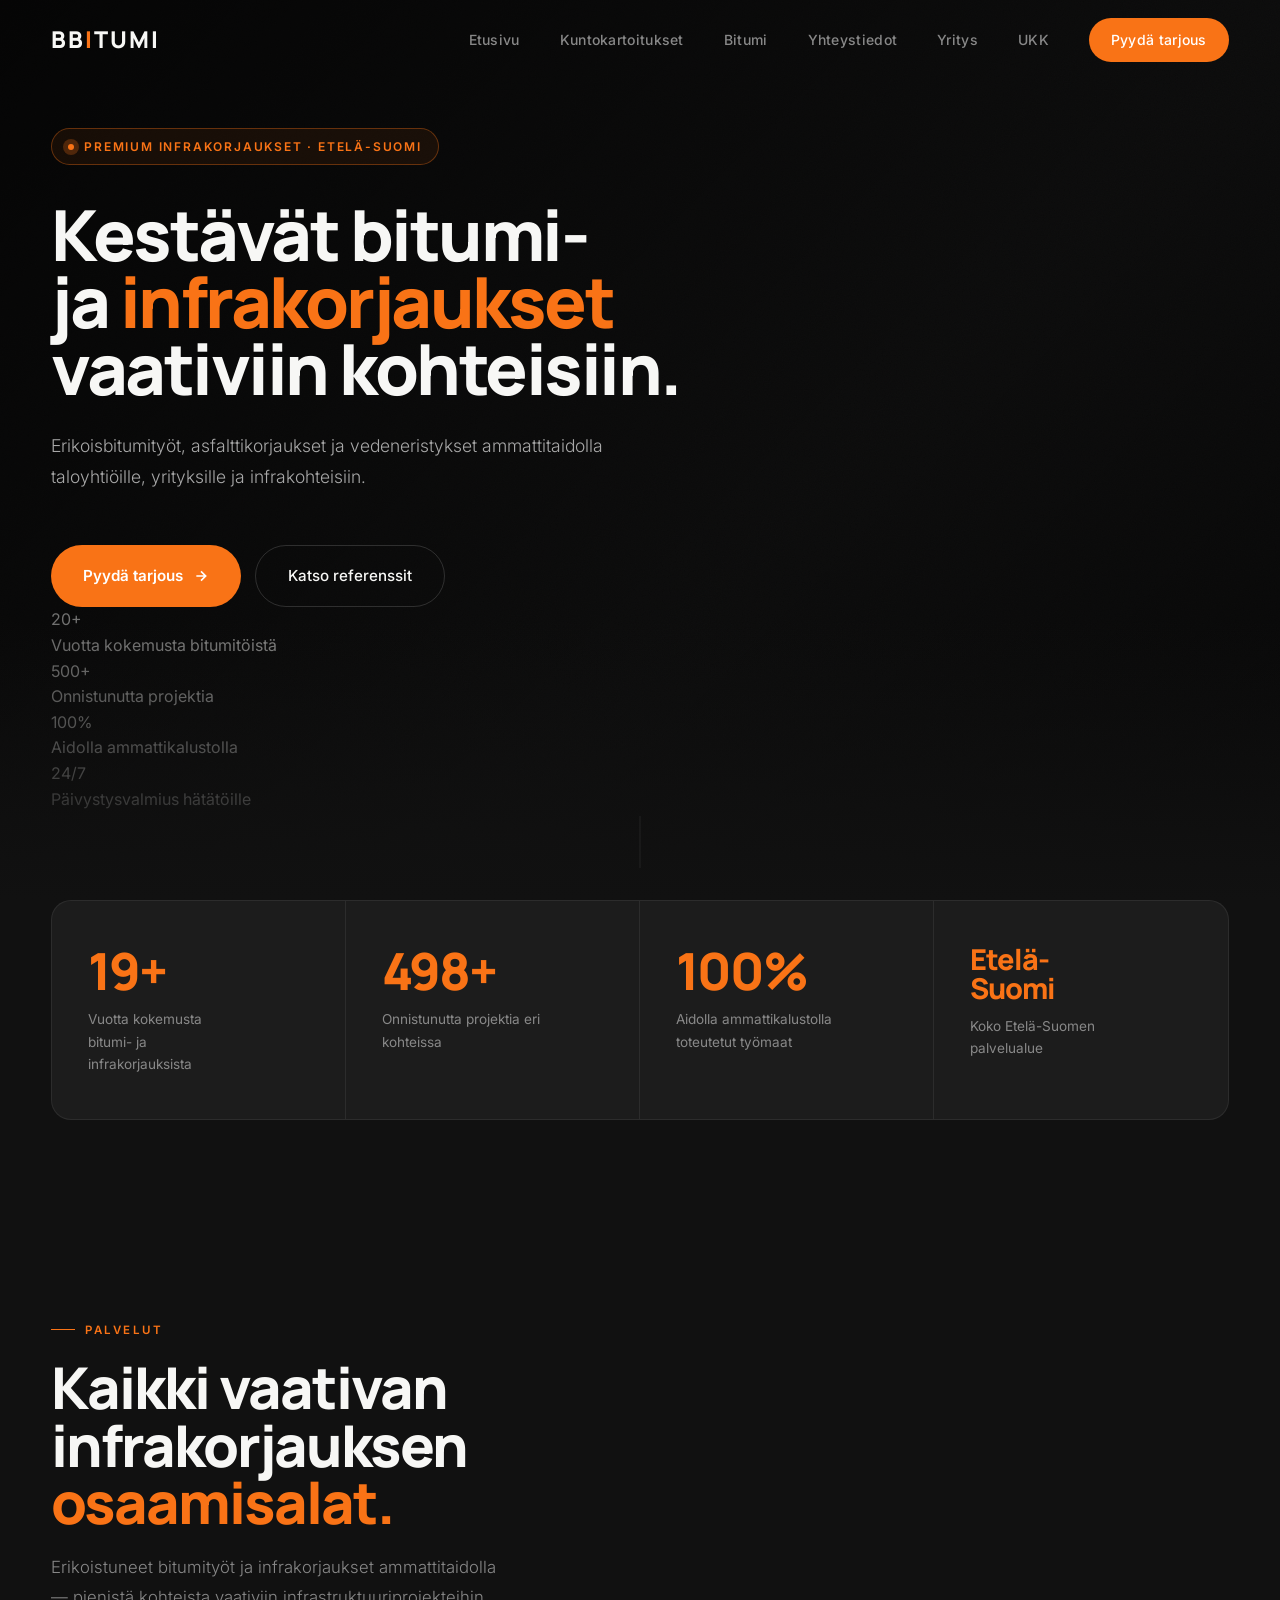
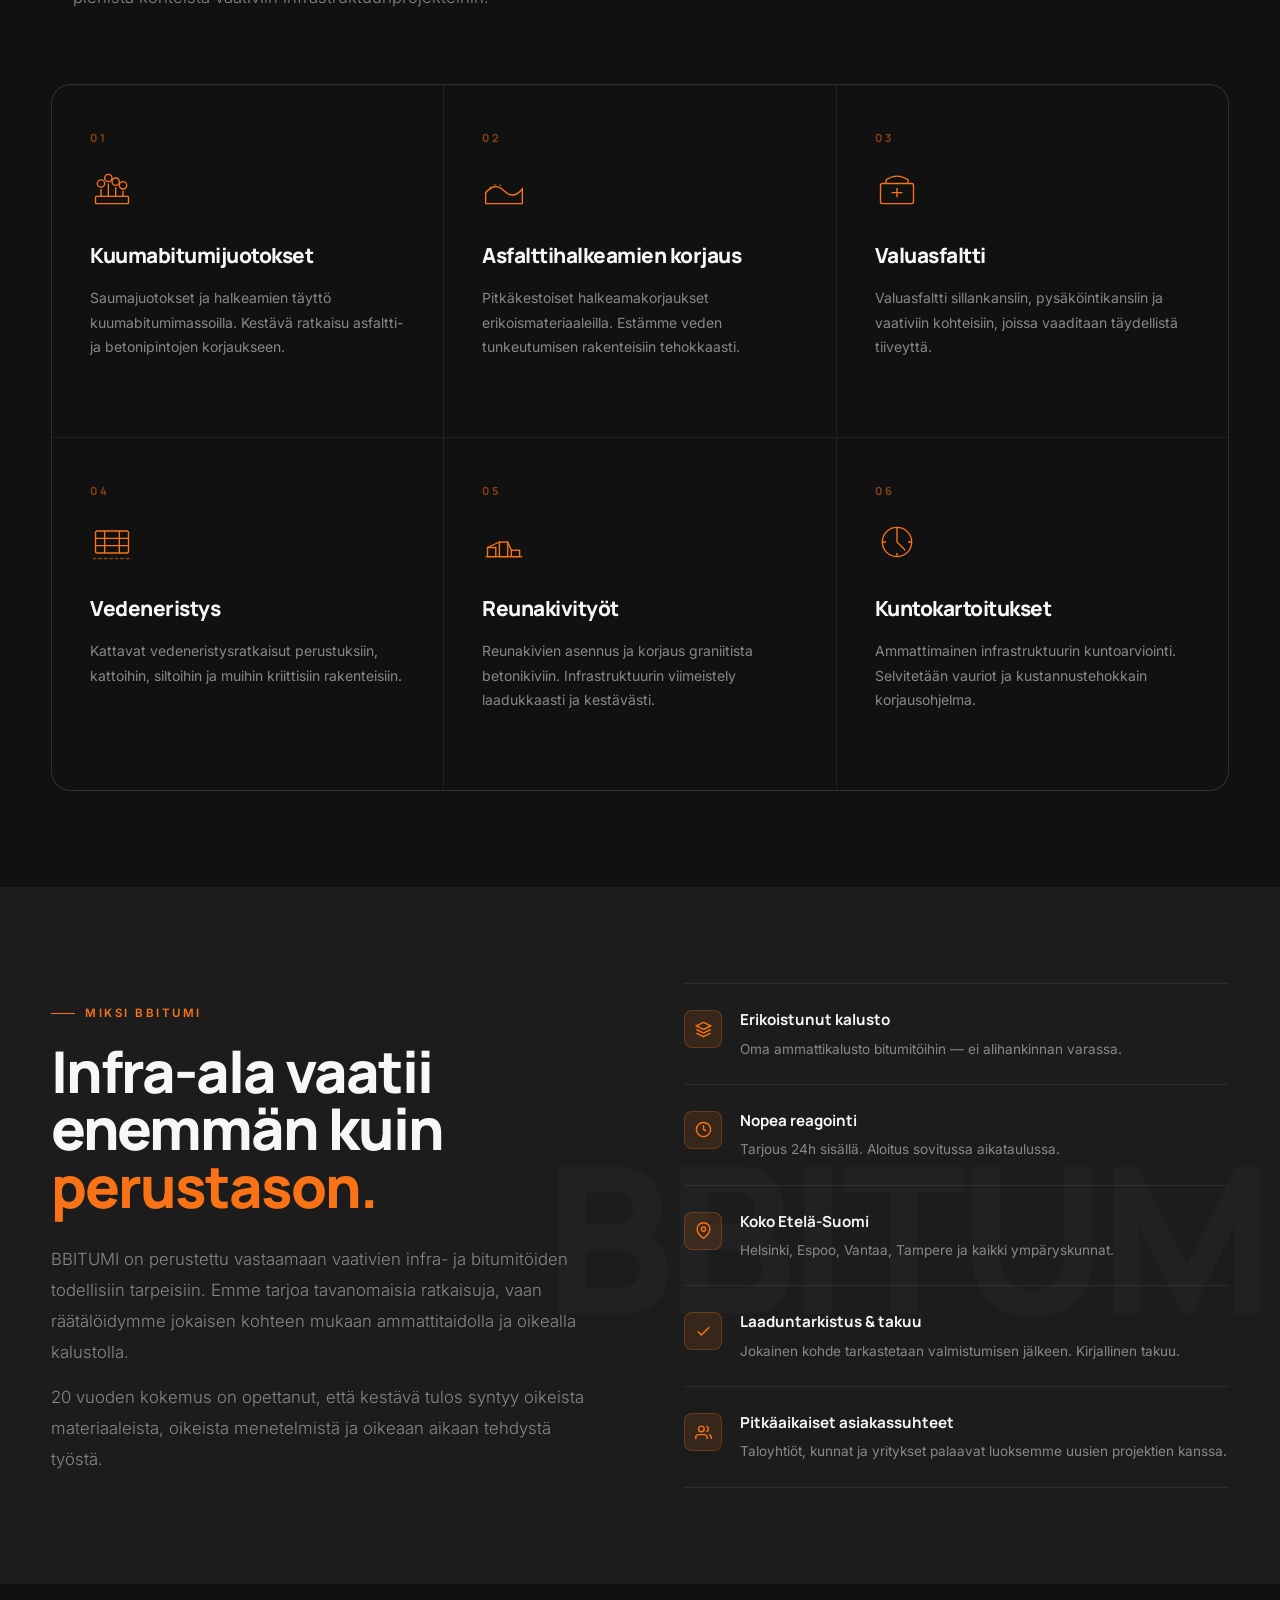
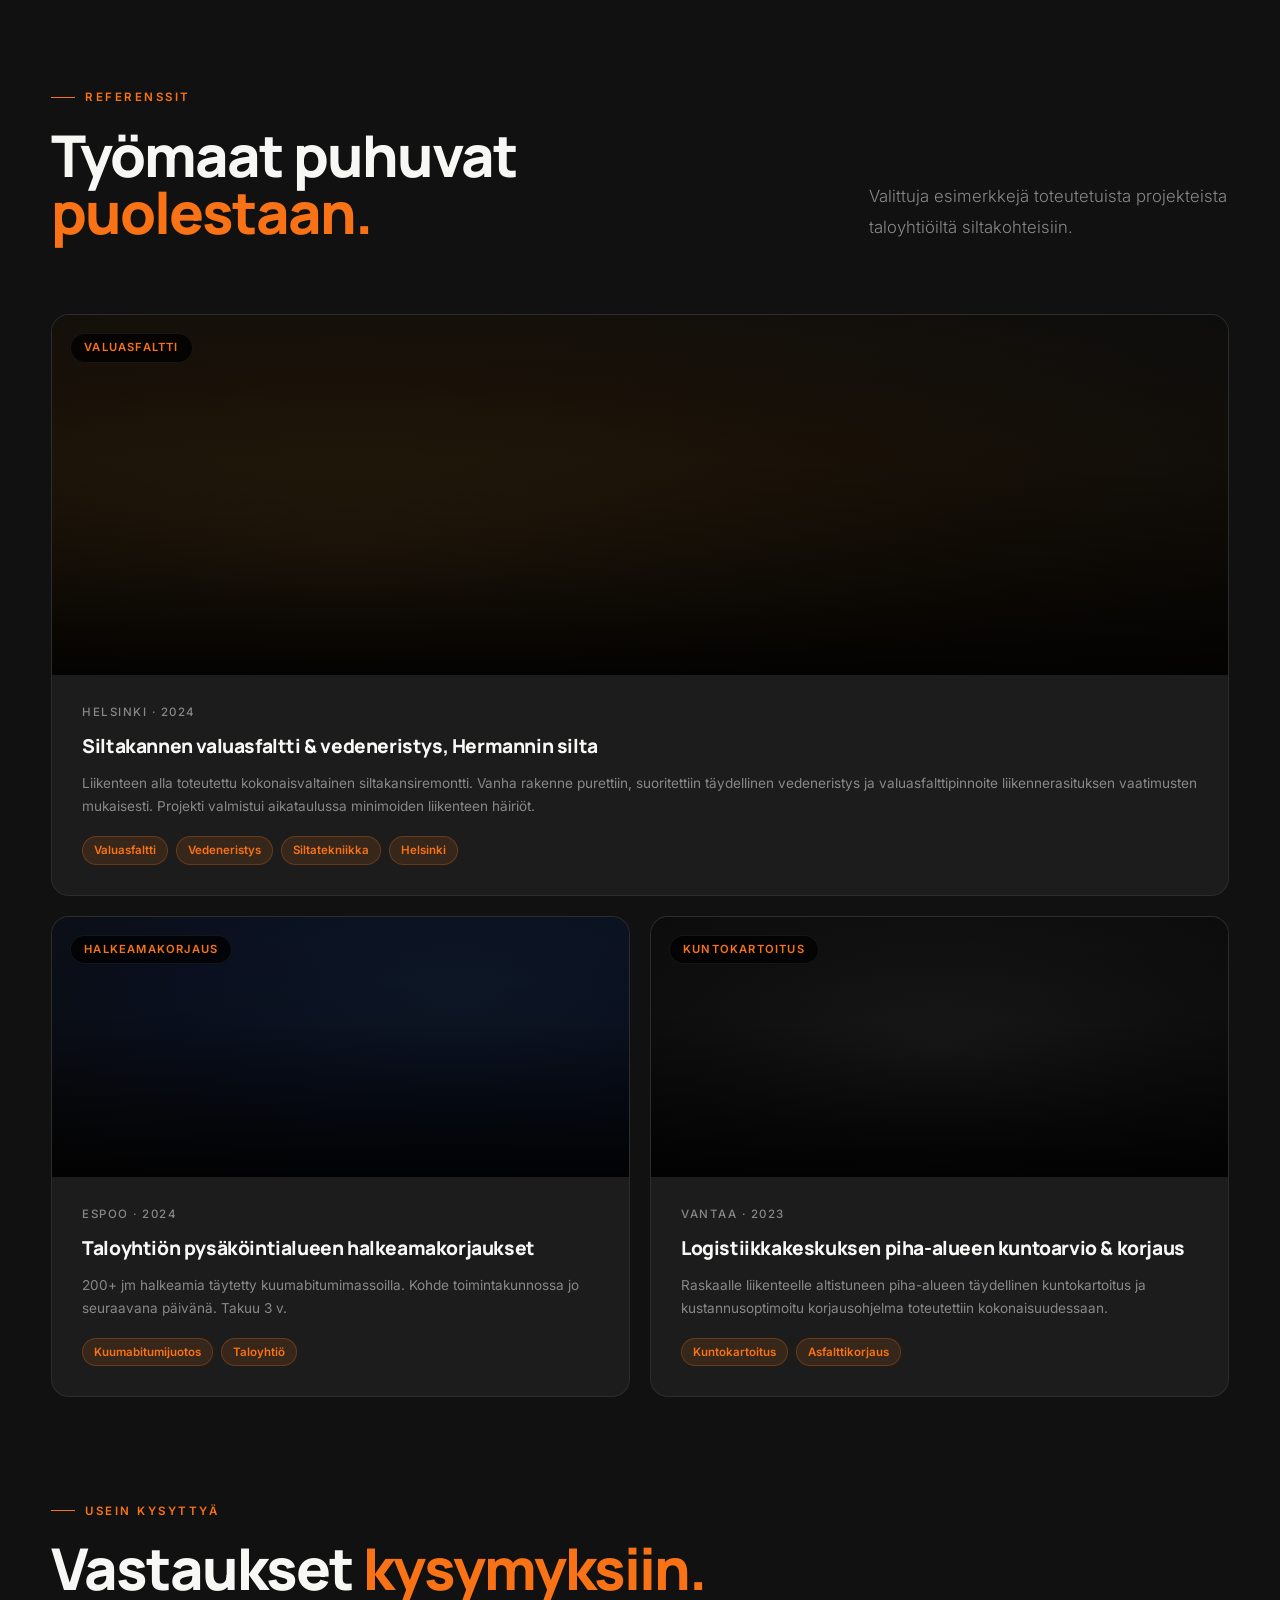
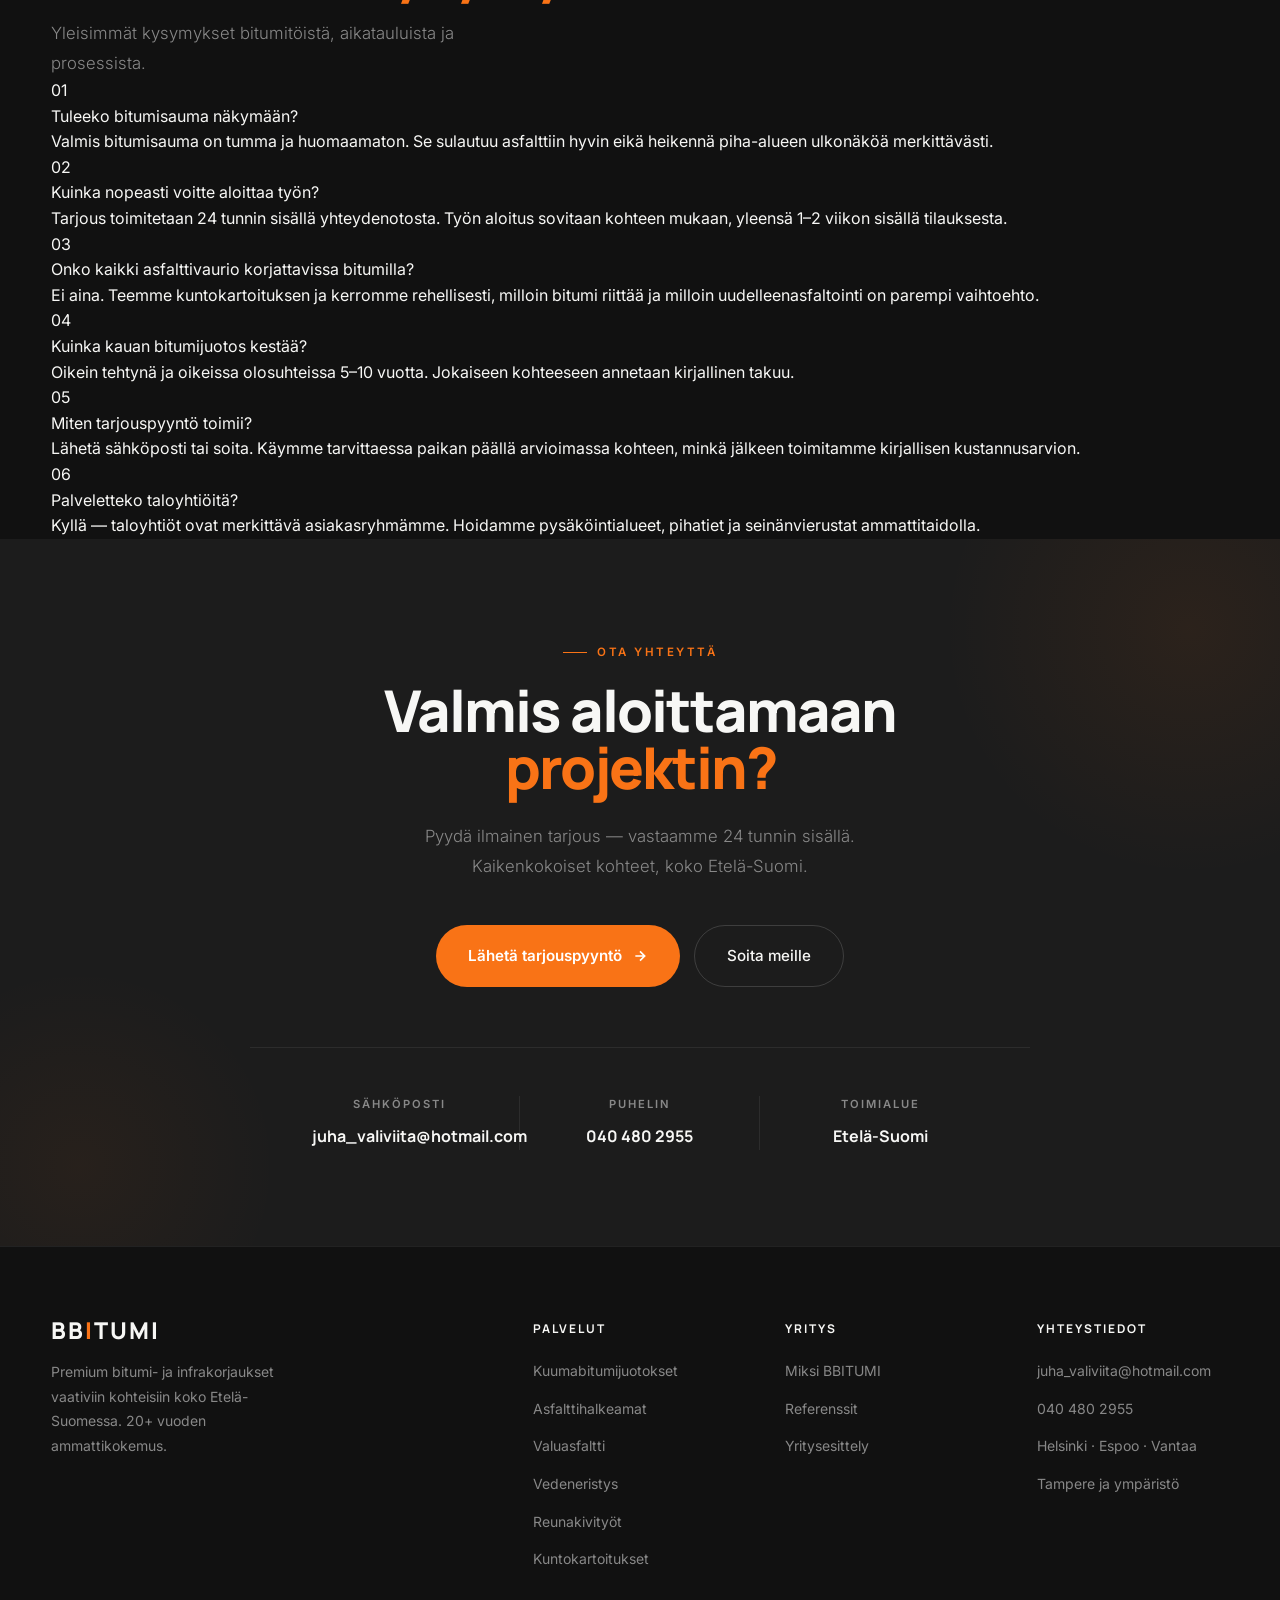
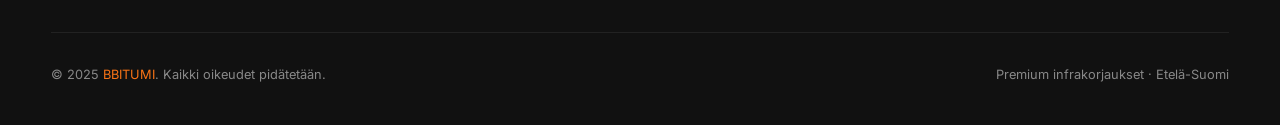
==== commit 000ea1df: "feat: FAQ grid section" ====
--- a/index.html
+++ b/index.html
@@ -1017,6 +1017,7 @@
         <a href="bitumi.html">Bitumi</a>
         <a href="yhteystiedot.html">Yhteystiedot</a>
         <a href="yritys.html">Yritys</a>
+        <a href="#ukk">UKK</a>
         <a href="yhteystiedot.html" class="nav-cta">Pyydä tarjous</a>
       </div>
 
@@ -1032,6 +1033,7 @@
     <a href="bitumi.html">Bitumi</a>
     <a href="yhteystiedot.html">Yhteystiedot</a>
     <a href="yritys.html">Yritys</a>
+    <a href="#ukk">UKK</a>
     <a href="kuvat.html">Kuvat</a>
     <a href="yhteystiedot.html" class="mob-cta">Pyydä tarjous</a>
   </div>
@@ -1398,6 +1400,57 @@
               <span class="ref-tag">Asfalttikorjaus</span>
             </div>
           </div>
+        </div>
+
+      </div>
+    </div>
+  </section>
+
+  <!-- ════════════════════ FAQ ════════════════════ -->
+  <section class="faq" id="ukk">
+    <div class="container">
+      <div class="faq-header">
+        <div class="section-label reveal">Usein kysyttyä</div>
+        <h2 class="section-h reveal d1">Vastaukset <span class="hl">kysymyksiin.</span></h2>
+        <p class="section-p reveal d2">Yleisimmät kysymykset bitumitöistä, aikatauluista ja prosessista.</p>
+      </div>
+
+      <div class="faq-grid">
+
+        <div class="faq-card reveal">
+          <div class="faq-card-num">01</div>
+          <div class="faq-card-q">Tuleeko bitumisauma näkymään?</div>
+          <div class="faq-card-a">Valmis bitumisauma on tumma ja huomaamaton. Se sulautuu asfalttiin hyvin eikä heikennä piha-alueen ulkonäköä merkittävästi.</div>
+        </div>
+
+        <div class="faq-card reveal d1">
+          <div class="faq-card-num">02</div>
+          <div class="faq-card-q">Kuinka nopeasti voitte aloittaa työn?</div>
+          <div class="faq-card-a">Tarjous toimitetaan 24 tunnin sisällä yhteydenotosta. Työn aloitus sovitaan kohteen mukaan, yleensä 1–2 viikon sisällä tilauksesta.</div>
+        </div>
+
+        <div class="faq-card reveal d2">
+          <div class="faq-card-num">03</div>
+          <div class="faq-card-q">Onko kaikki asfalttivaurio korjattavissa bitumilla?</div>
+          <div class="faq-card-a">Ei aina. Teemme kuntokartoituksen ja kerromme rehellisesti, milloin bitumi riittää ja milloin uudelleenasfaltointi on parempi vaihtoehto.</div>
+        </div>
+
+        <div class="faq-card reveal d1">
+          <div class="faq-card-num">04</div>
+          <div class="faq-card-q">Kuinka kauan bitumijuotos kestää?</div>
+          <div class="faq-card-a">Oikein tehtynä ja oikeissa olosuhteissa 5–10 vuotta. Jokaiseen kohteeseen annetaan kirjallinen takuu.</div>
+        </div>
+
+        <div class="faq-card reveal d2">
+          <div class="faq-card-num">05</div>
+          <div class="faq-card-q">Miten tarjouspyyntö toimii?</div>
+          <div class="faq-card-a">Lähetä sähköposti tai soita. Käymme tarvittaessa paikan päällä arvioimassa kohteen, minkä jälkeen toimitamme kirjallisen kustannusarvion.</div>
+        </div>
+
+        <div class="faq-card reveal d3">
+          <div class="faq-card-num">06</div>
+          <div class="faq-card-q">Palveletteko taloyhtiöitä?</div>
+          <div class="faq-card-a">Kyllä — taloyhtiöt ovat merkittävä asiakasryhmämme. Hoidamme pysäköintialueet, pihatiet ja seinänvierustat ammattitaidolla.</div>
         </div>
 
       </div>
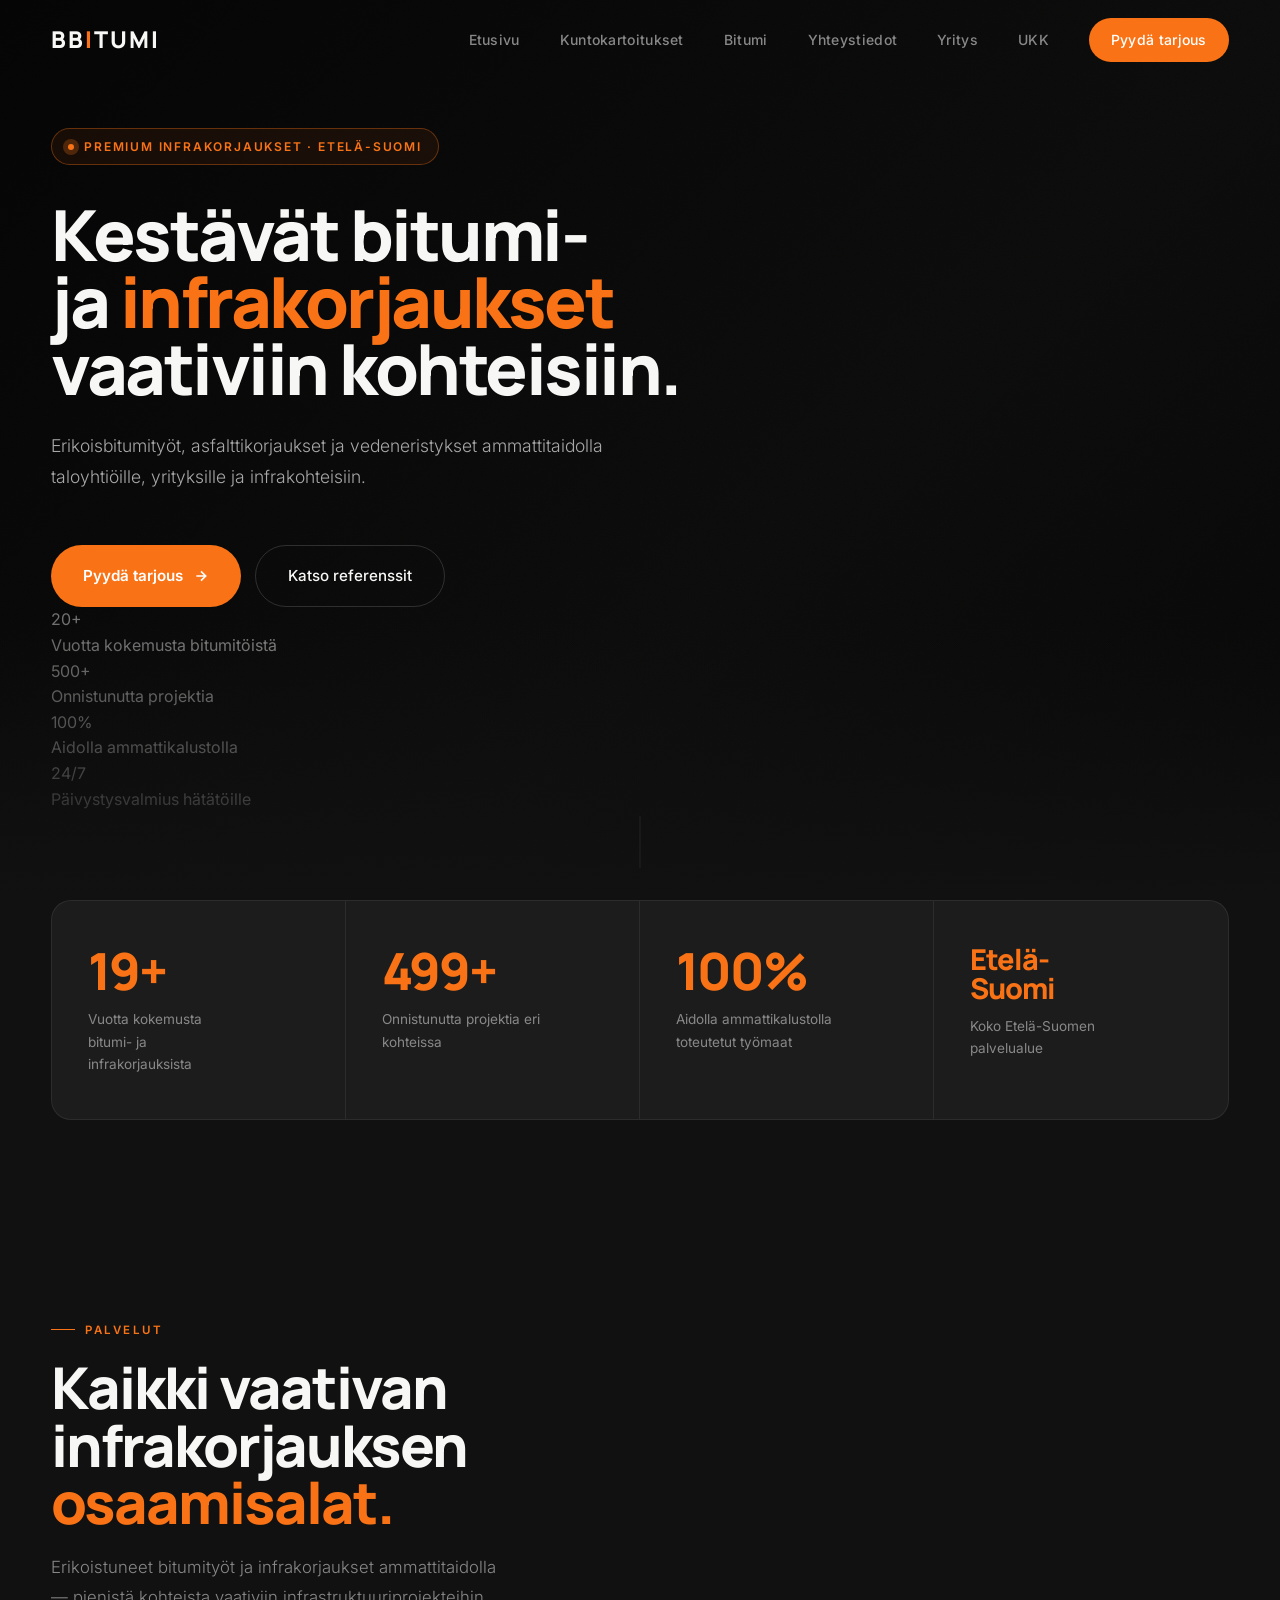
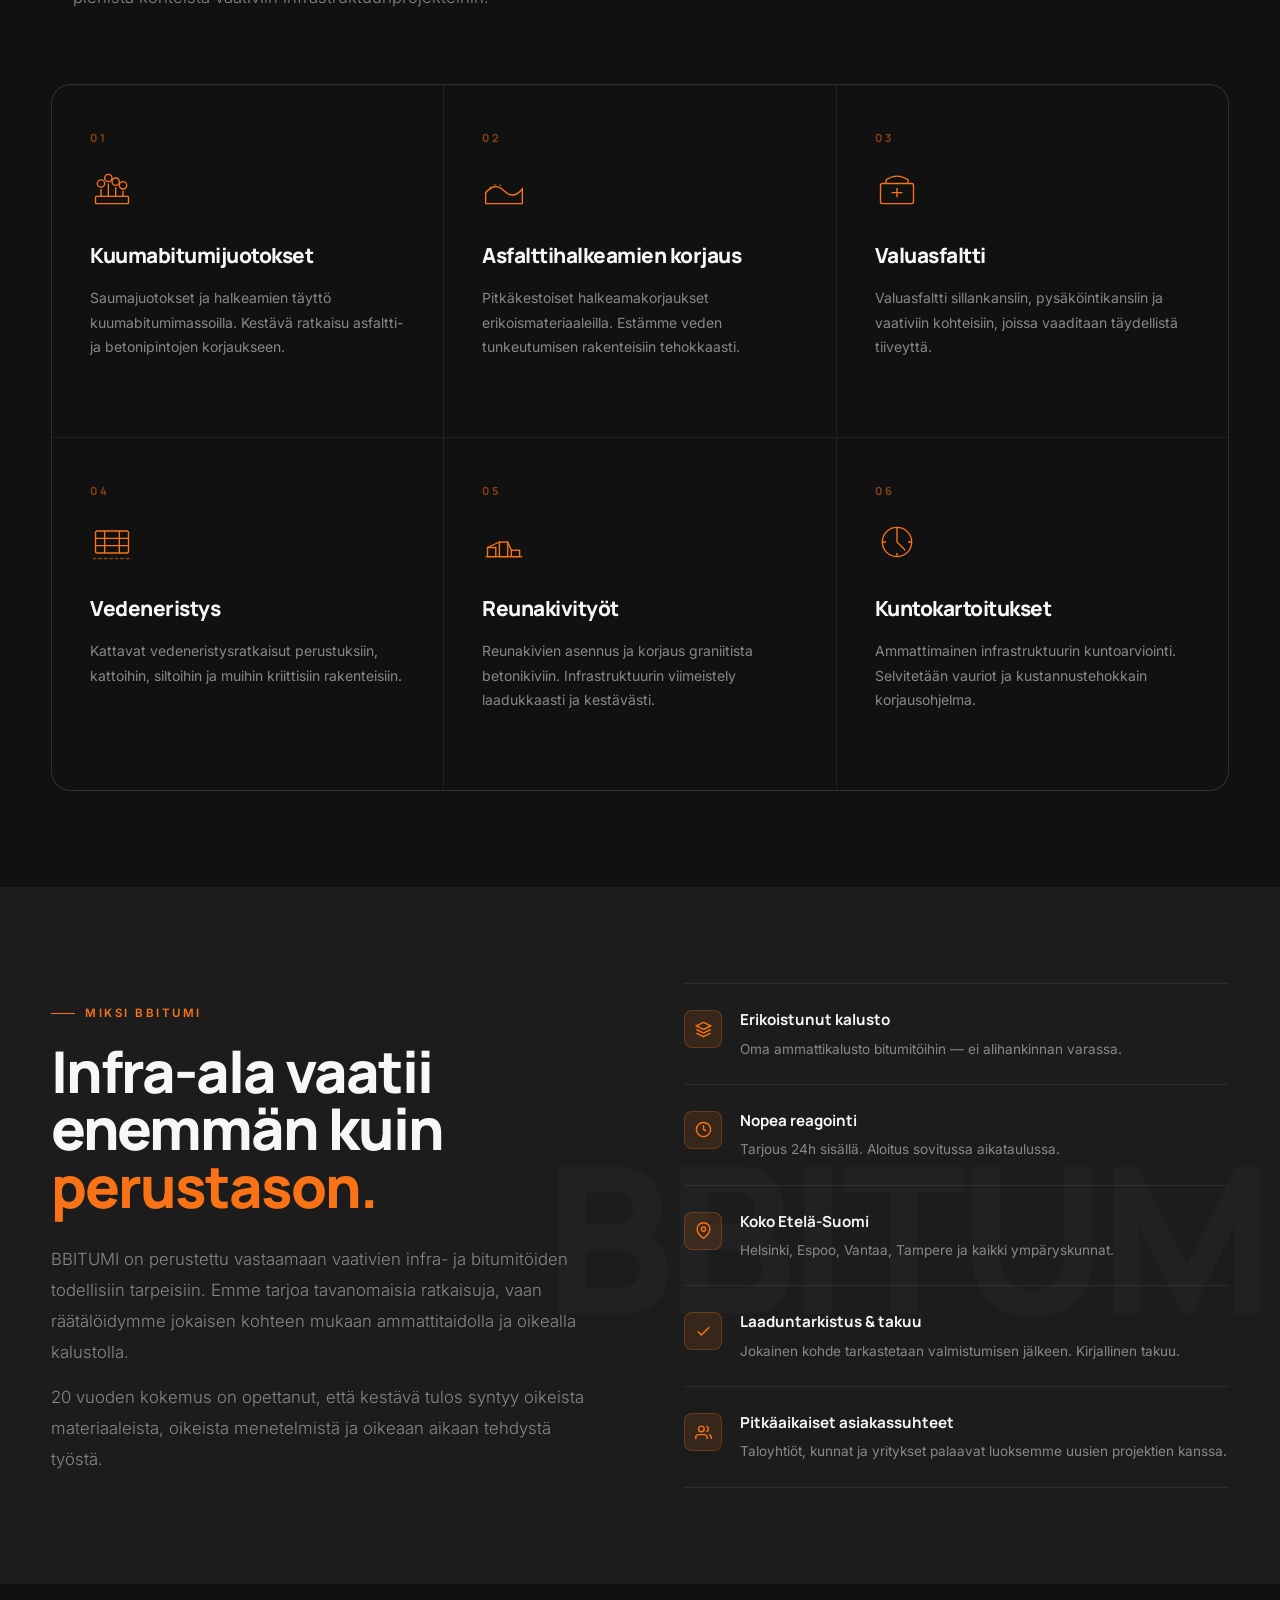
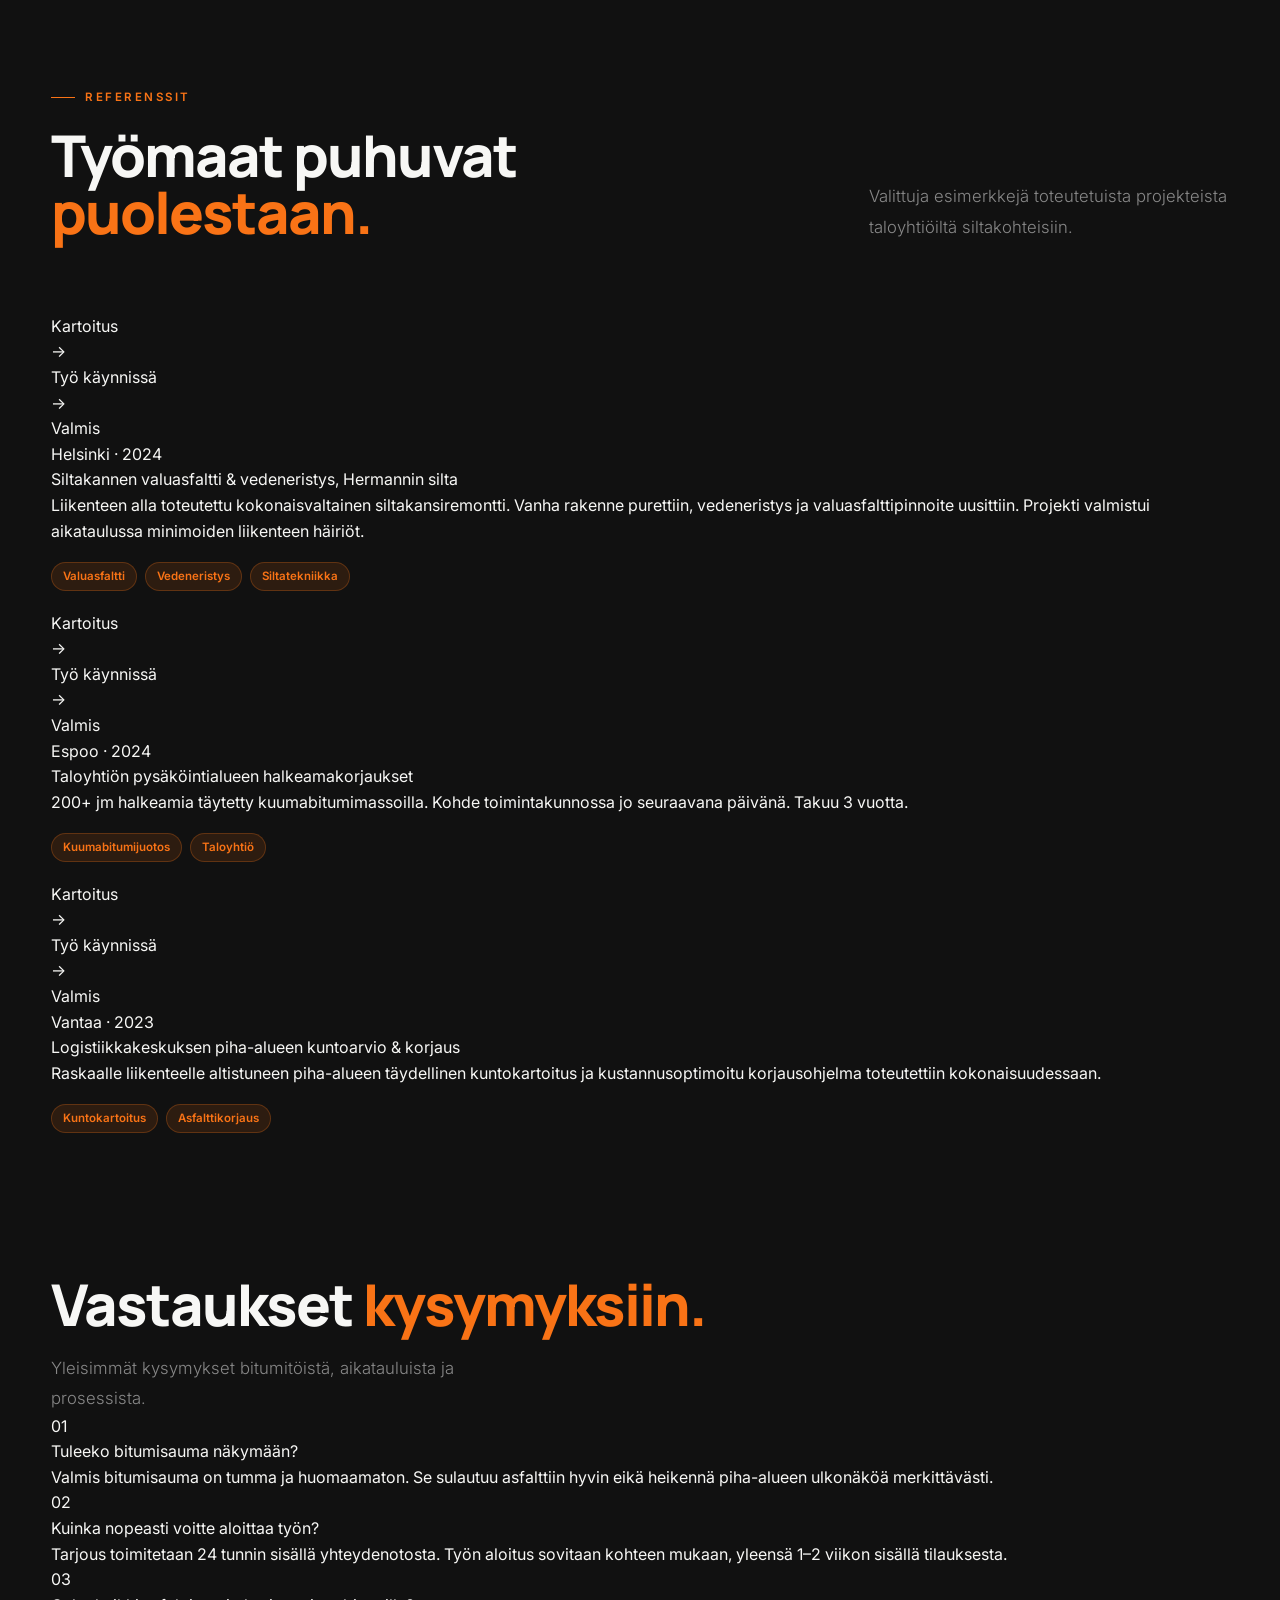
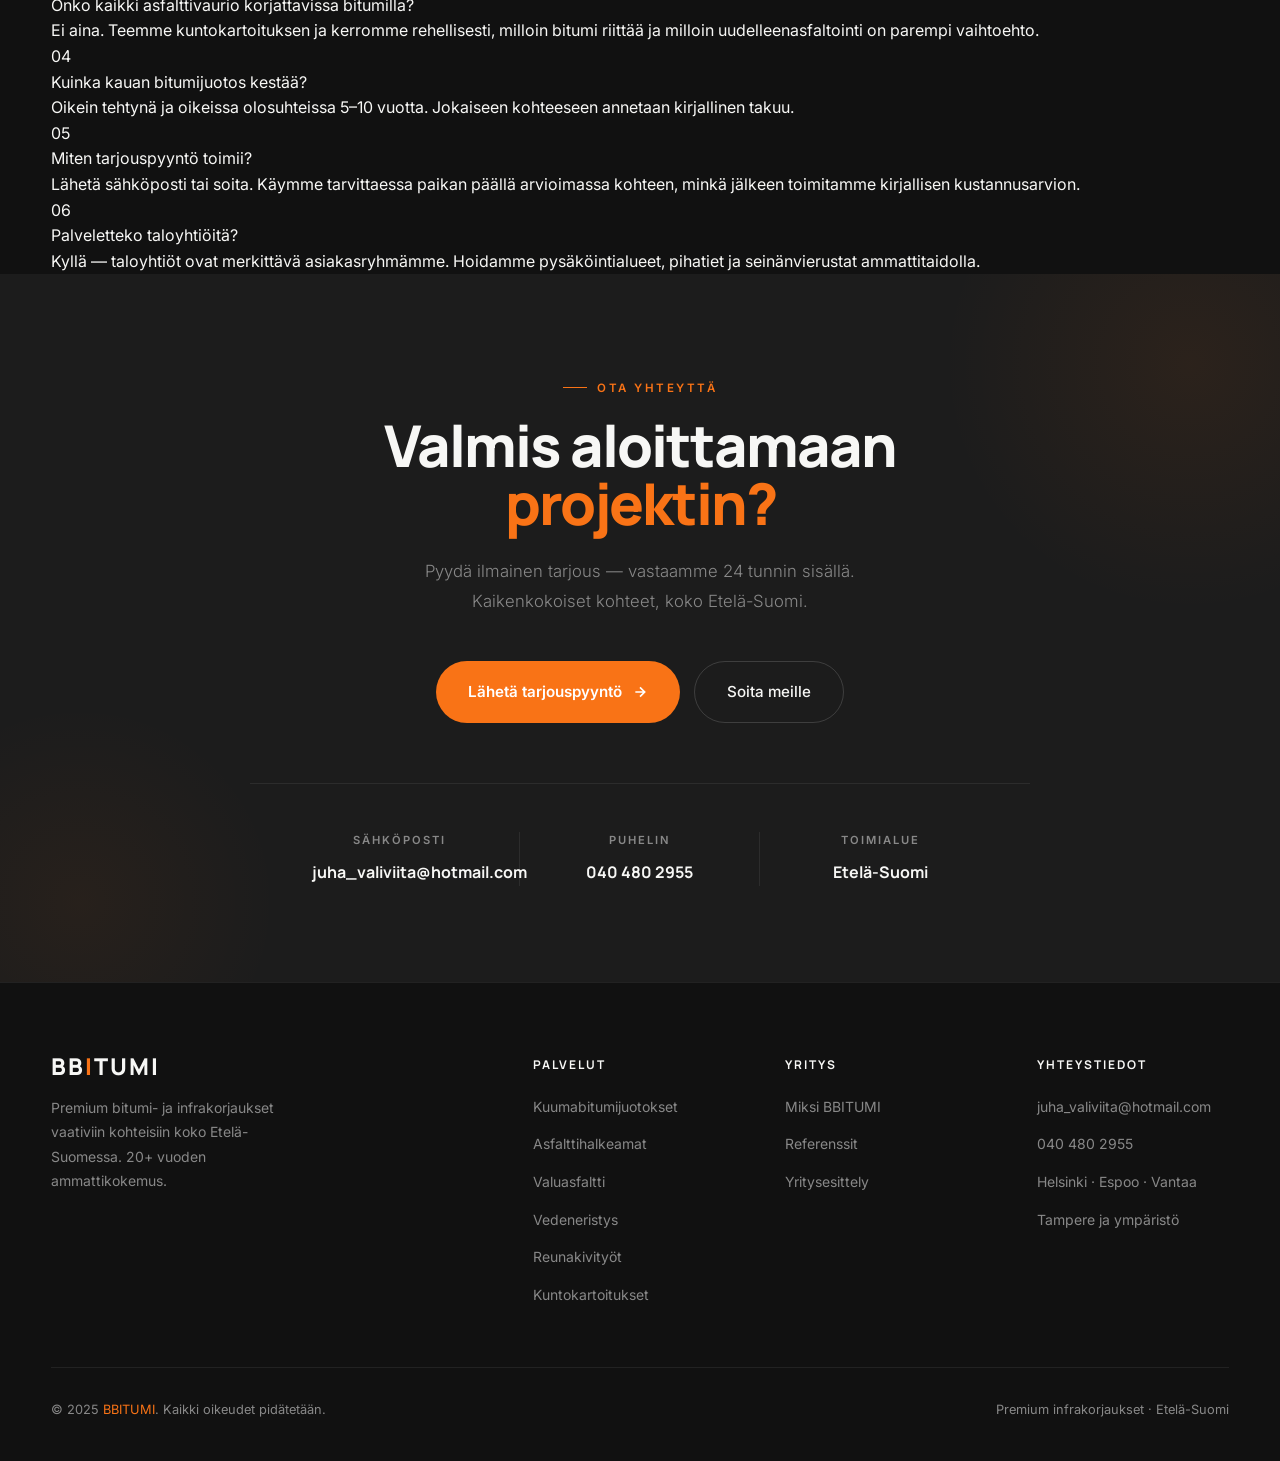
==== commit c8e97e8c: "feat: referenssit process-step layout" ====
--- a/index.html
+++ b/index.html
@@ -1333,47 +1333,60 @@
         </p>
       </div>
 
-      <div class="refs-grid">
-
-        <!-- Case 1 – iso -->
-        <div class="ref-card span2 reveal">
-          <div class="ref-thumb">
-            <div class="ref-bg ref-bg-a"></div>
-            <div class="ref-grad"></div>
-            <div class="ref-pill">Valuasfaltti</div>
-          </div>
-          <div class="ref-body">
-            <div class="ref-loc">Helsinki &middot; 2024</div>
-            <div class="ref-title">Siltakannen valuasfaltti &amp; vedeneristys, Hermannin silta</div>
-            <div class="ref-desc">
-              Liikenteen alla toteutettu kokonaisvaltainen siltakansiremontti.
-              Vanha rakenne purettiin, suoritettiin täydellinen vedeneristys ja
-              valuasfalttipinnoite liikennerasituksen vaatimusten mukaisesti.
-              Projekti valmistui aikataulussa minimoiden liikenteen häiriöt.
-            </div>
+      <div style="display:flex; flex-direction:column; gap:20px;">
+
+        <!-- Projekti 1 -->
+        <div class="proc-ref reveal">
+          <div class="proc-steps">
+            <div class="proc-step-img">
+              <div class="proc-step-bg" style="background:radial-gradient(ellipse at 30% 60%, #2d200e 0%, #1a1208 50%, #0d0d0d 100%); height:100%;"></div>
+              <div class="proc-step-label">Kartoitus</div>
+            </div>
+            <div class="proc-arrow" aria-hidden="true">→</div>
+            <div class="proc-step-img">
+              <div class="proc-step-bg" style="background:radial-gradient(ellipse at 50% 40%, #1e1508 0%, #141008 50%, #0d0d0d 100%); height:100%;"></div>
+              <div class="proc-step-label">Työ käynnissä</div>
+            </div>
+            <div class="proc-arrow" aria-hidden="true">→</div>
+            <div class="proc-step-img">
+              <div class="proc-step-bg" style="background:radial-gradient(ellipse at 70% 60%, #1a1208 0%, #111008 50%, #0d0d0d 100%); height:100%;"></div>
+              <div class="proc-step-label">Valmis</div>
+            </div>
+          </div>
+          <div class="proc-ref-body">
+            <div class="proc-ref-loc">Helsinki &middot; 2024</div>
+            <div class="proc-ref-title">Siltakannen valuasfaltti &amp; vedeneristys, Hermannin silta</div>
+            <div class="proc-ref-desc">Liikenteen alla toteutettu kokonaisvaltainen siltakansiremontti. Vanha rakenne purettiin, vedeneristys ja valuasfalttipinnoite uusittiin. Projekti valmistui aikataulussa minimoiden liikenteen häiriöt.</div>
             <div class="ref-tags">
               <span class="ref-tag">Valuasfaltti</span>
               <span class="ref-tag">Vedeneristys</span>
               <span class="ref-tag">Siltatekniikka</span>
-              <span class="ref-tag">Helsinki</span>
-            </div>
-          </div>
-        </div>
-
-        <!-- Case 2 -->
-        <div class="ref-card reveal d1">
-          <div class="ref-thumb">
-            <div class="ref-bg ref-bg-b"></div>
-            <div class="ref-grad"></div>
-            <div class="ref-pill">Halkeamakorjaus</div>
-          </div>
-          <div class="ref-body">
-            <div class="ref-loc">Espoo &middot; 2024</div>
-            <div class="ref-title">Taloyhtiön pysäköintialueen halkeamakorjaukset</div>
-            <div class="ref-desc">
-              200+ jm halkeamia täytetty kuumabitumimassoilla.
-              Kohde toimintakunnossa jo seuraavana päivänä. Takuu 3 v.
-            </div>
+            </div>
+          </div>
+        </div>
+
+        <!-- Projekti 2 -->
+        <div class="proc-ref reveal d1">
+          <div class="proc-steps">
+            <div class="proc-step-img">
+              <div class="proc-step-bg" style="background:radial-gradient(ellipse at 40% 50%, #0e1828 0%, #0a1020 50%, #0d0d0d 100%); height:100%;"></div>
+              <div class="proc-step-label">Kartoitus</div>
+            </div>
+            <div class="proc-arrow" aria-hidden="true">→</div>
+            <div class="proc-step-img">
+              <div class="proc-step-bg" style="background:radial-gradient(ellipse at 50% 50%, #141414 0%, #0f0f0f 50%, #0d0d0d 100%); height:100%;"></div>
+              <div class="proc-step-label">Työ käynnissä</div>
+            </div>
+            <div class="proc-arrow" aria-hidden="true">→</div>
+            <div class="proc-step-img">
+              <div class="proc-step-bg" style="background:radial-gradient(ellipse at 60% 40%, #1a1508 0%, #121008 50%, #0d0d0d 100%); height:100%;"></div>
+              <div class="proc-step-label">Valmis</div>
+            </div>
+          </div>
+          <div class="proc-ref-body">
+            <div class="proc-ref-loc">Espoo &middot; 2024</div>
+            <div class="proc-ref-title">Taloyhtiön pysäköintialueen halkeamakorjaukset</div>
+            <div class="proc-ref-desc">200+ jm halkeamia täytetty kuumabitumimassoilla. Kohde toimintakunnossa jo seuraavana päivänä. Takuu 3 vuotta.</div>
             <div class="ref-tags">
               <span class="ref-tag">Kuumabitumijuotos</span>
               <span class="ref-tag">Taloyhtiö</span>
@@ -1381,20 +1394,28 @@
           </div>
         </div>
 
-        <!-- Case 3 -->
-        <div class="ref-card reveal d2">
-          <div class="ref-thumb">
-            <div class="ref-bg ref-bg-c"></div>
-            <div class="ref-grad"></div>
-            <div class="ref-pill">Kuntokartoitus</div>
-          </div>
-          <div class="ref-body">
-            <div class="ref-loc">Vantaa &middot; 2023</div>
-            <div class="ref-title">Logistiikkakeskuksen piha-alueen kuntoarvio &amp; korjaus</div>
-            <div class="ref-desc">
-              Raskaalle liikenteelle altistuneen piha-alueen täydellinen
-              kuntokartoitus ja kustannusoptimoitu korjausohjelma toteutettiin kokonaisuudessaan.
-            </div>
+        <!-- Projekti 3 -->
+        <div class="proc-ref reveal d2">
+          <div class="proc-steps">
+            <div class="proc-step-img">
+              <div class="proc-step-bg" style="background:radial-gradient(ellipse at 50% 50%, #1a1a1a 0%, #101010 60%, #0c0c0c 100%); height:100%;"></div>
+              <div class="proc-step-label">Kartoitus</div>
+            </div>
+            <div class="proc-arrow" aria-hidden="true">→</div>
+            <div class="proc-step-img">
+              <div class="proc-step-bg" style="background:radial-gradient(ellipse at 40% 60%, #181818 0%, #0f0f0f 50%, #0c0c0c 100%); height:100%;"></div>
+              <div class="proc-step-label">Työ käynnissä</div>
+            </div>
+            <div class="proc-arrow" aria-hidden="true">→</div>
+            <div class="proc-step-img">
+              <div class="proc-step-bg" style="background:radial-gradient(ellipse at 60% 40%, #1c1208 0%, #141008 50%, #0d0d0d 100%); height:100%;"></div>
+              <div class="proc-step-label">Valmis</div>
+            </div>
+          </div>
+          <div class="proc-ref-body">
+            <div class="proc-ref-loc">Vantaa &middot; 2023</div>
+            <div class="proc-ref-title">Logistiikkakeskuksen piha-alueen kuntoarvio &amp; korjaus</div>
+            <div class="proc-ref-desc">Raskaalle liikenteelle altistuneen piha-alueen täydellinen kuntokartoitus ja kustannusoptimoitu korjausohjelma toteutettiin kokonaisuudessaan.</div>
             <div class="ref-tags">
               <span class="ref-tag">Kuntokartoitus</span>
               <span class="ref-tag">Asfalttikorjaus</span>
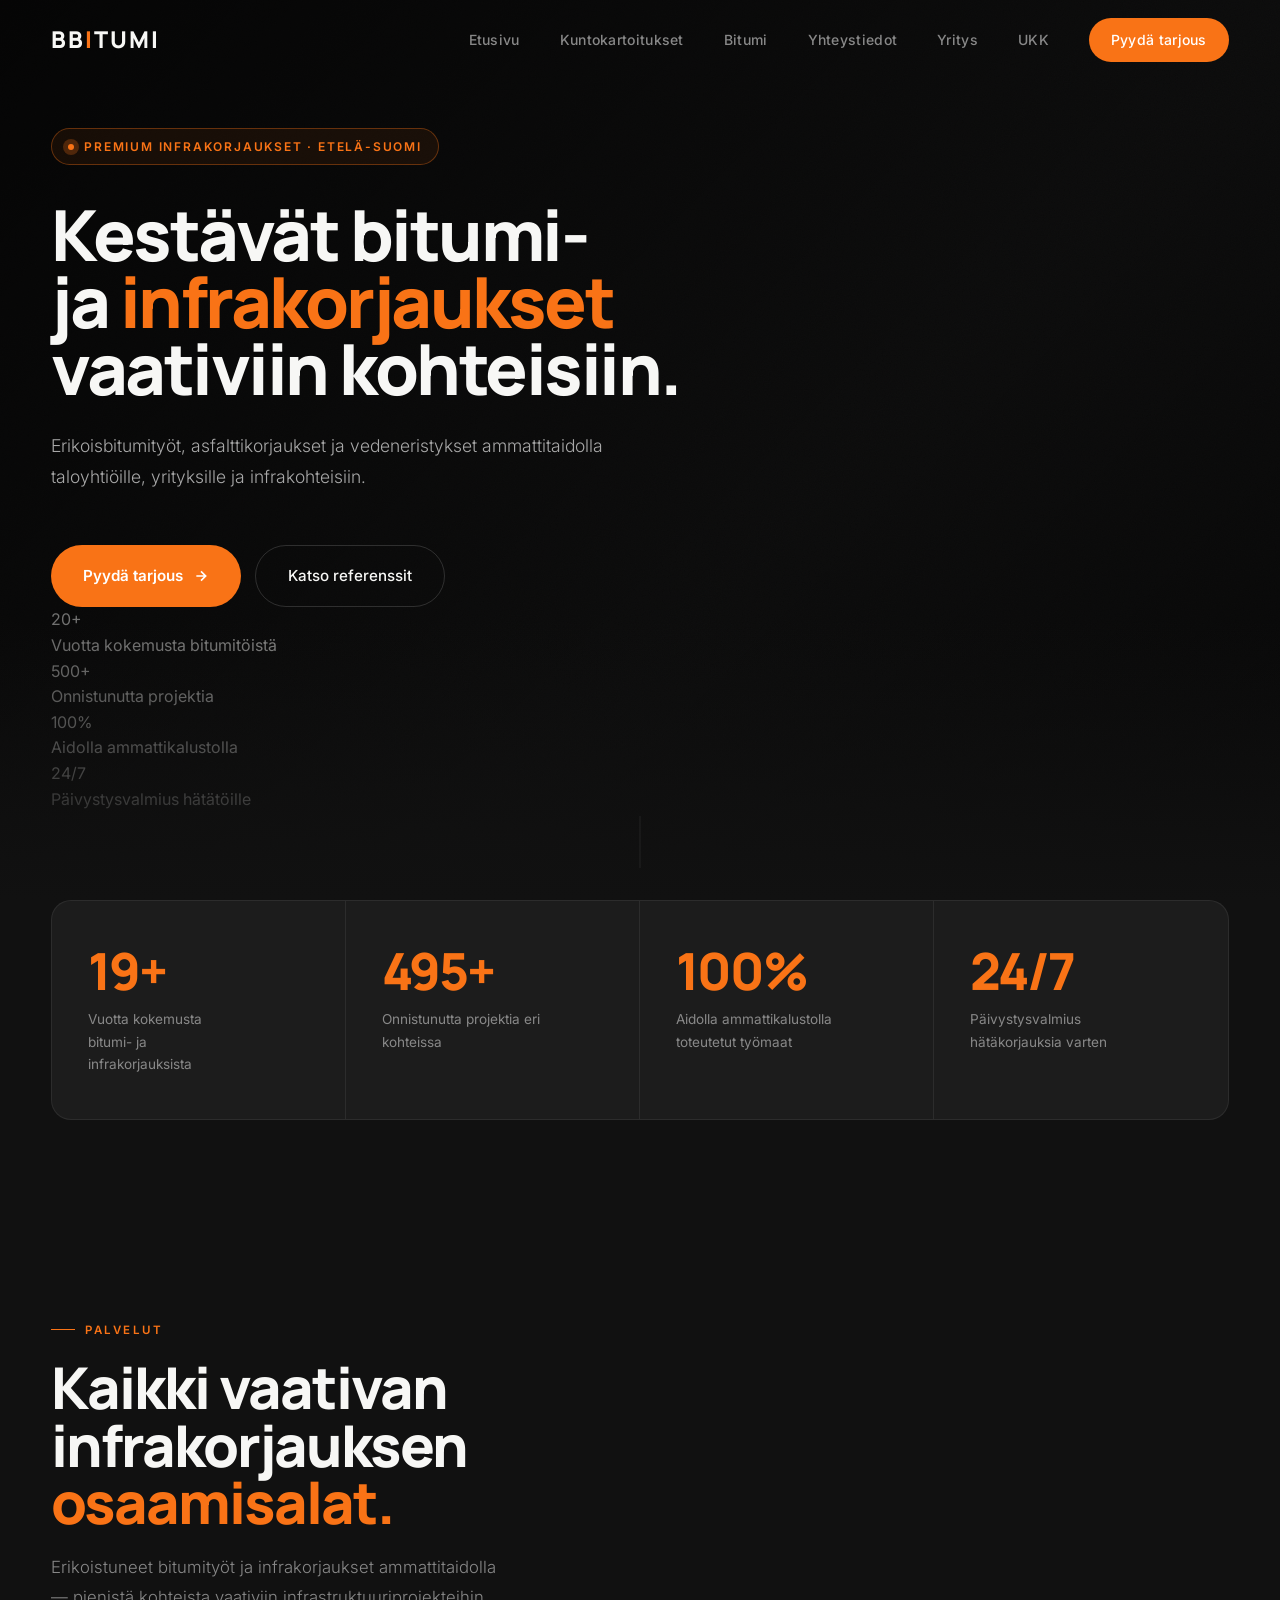
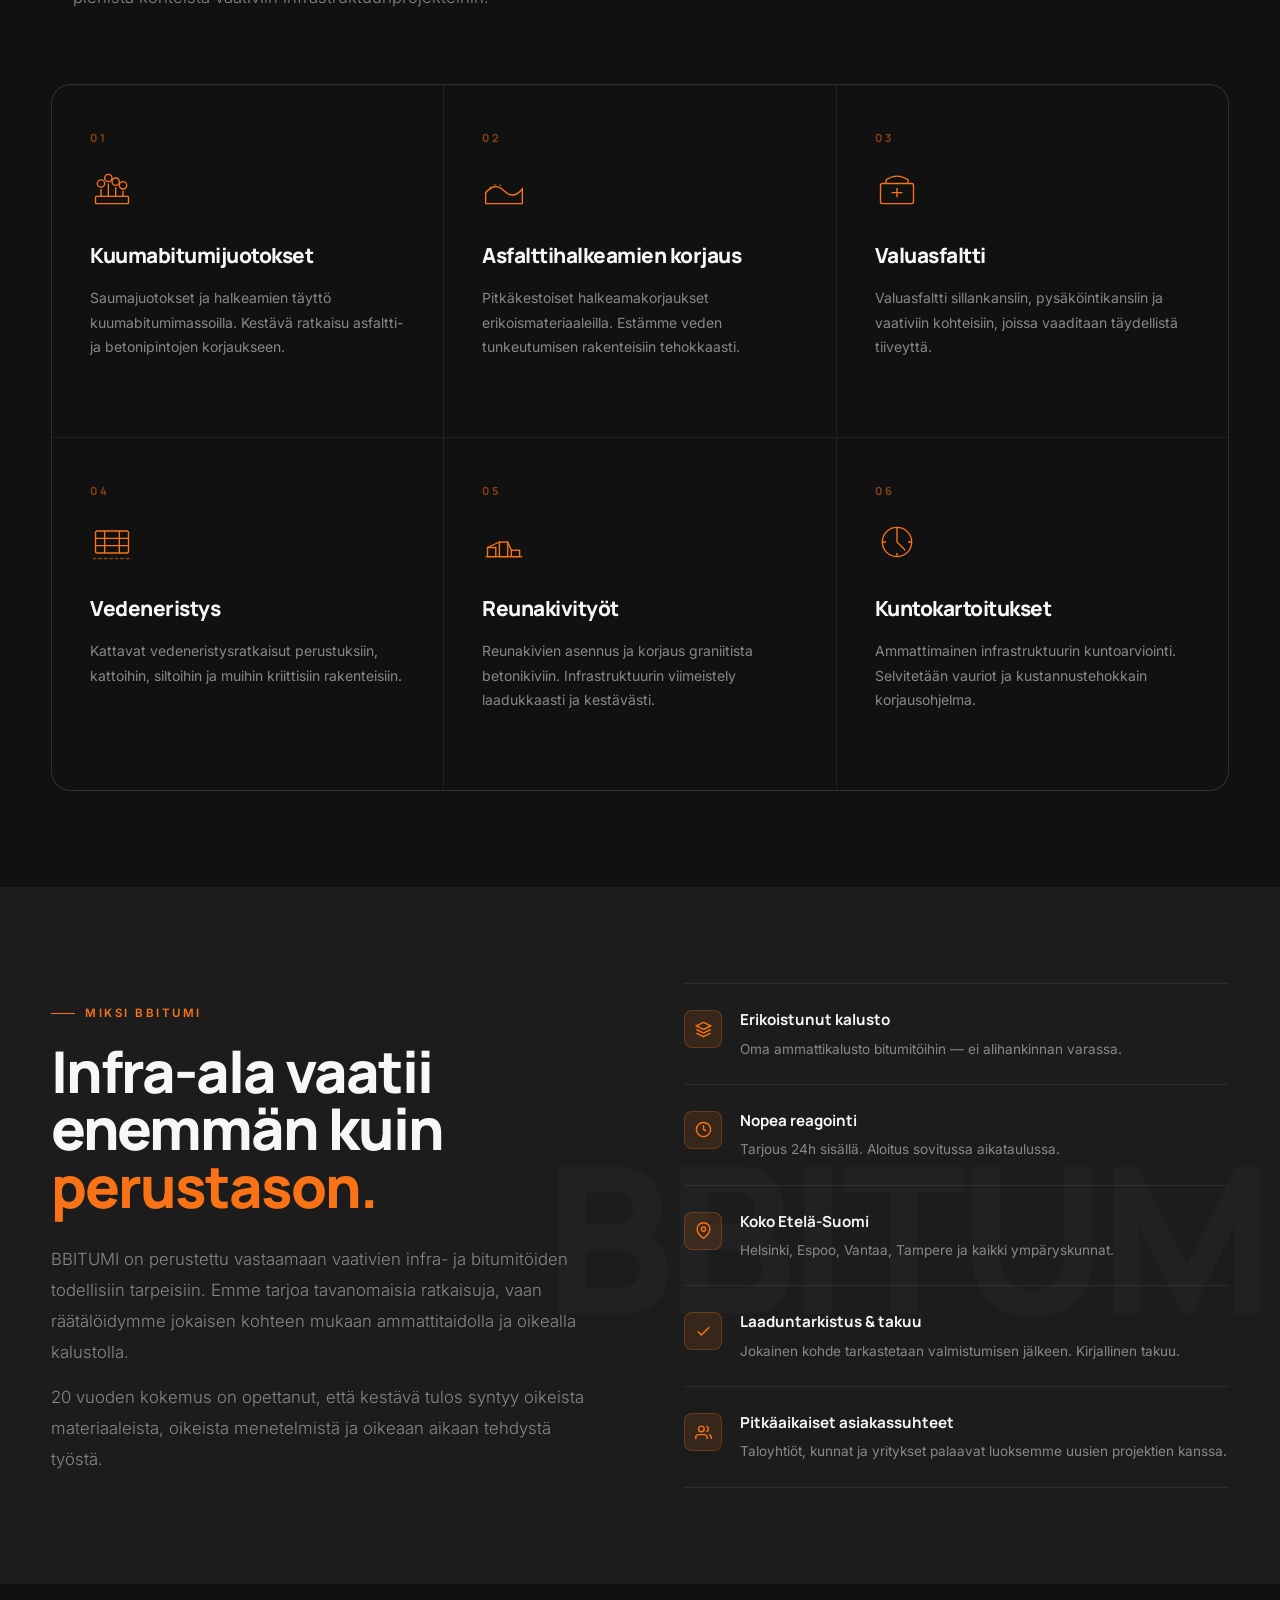
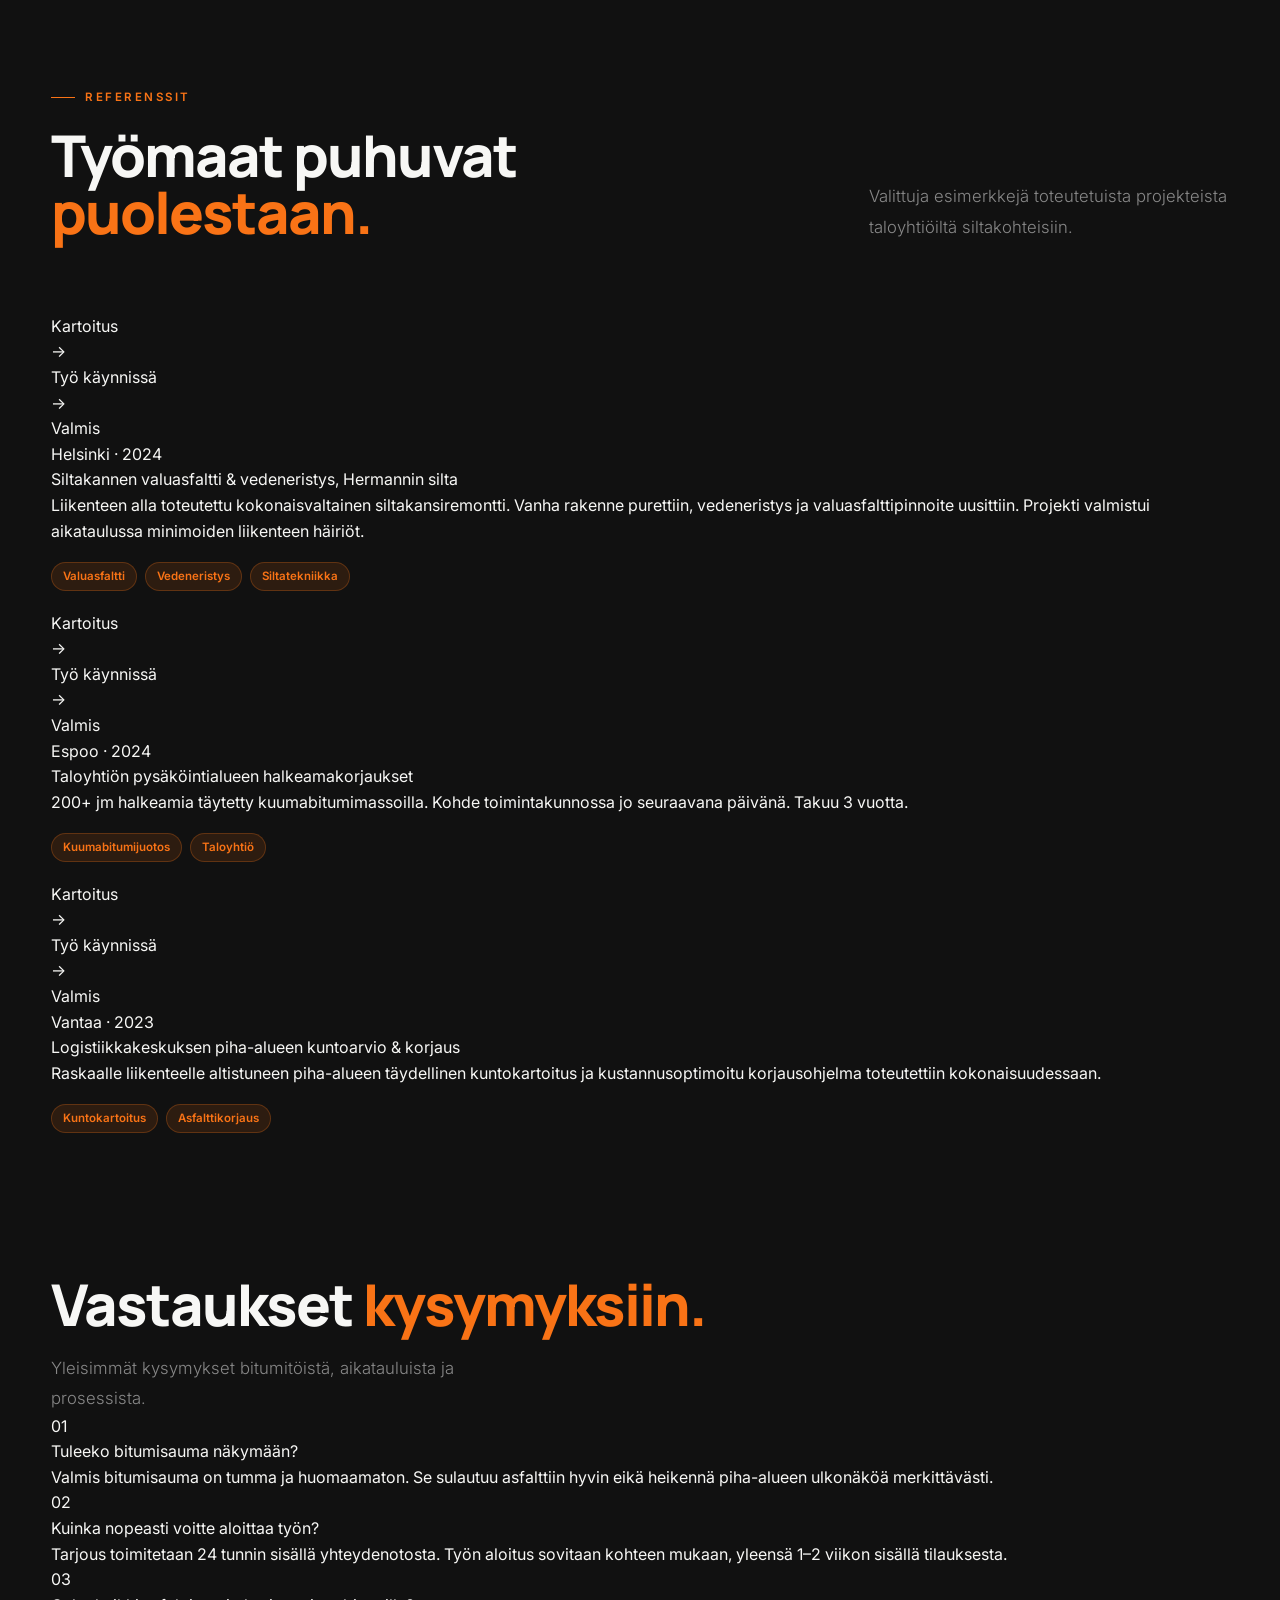
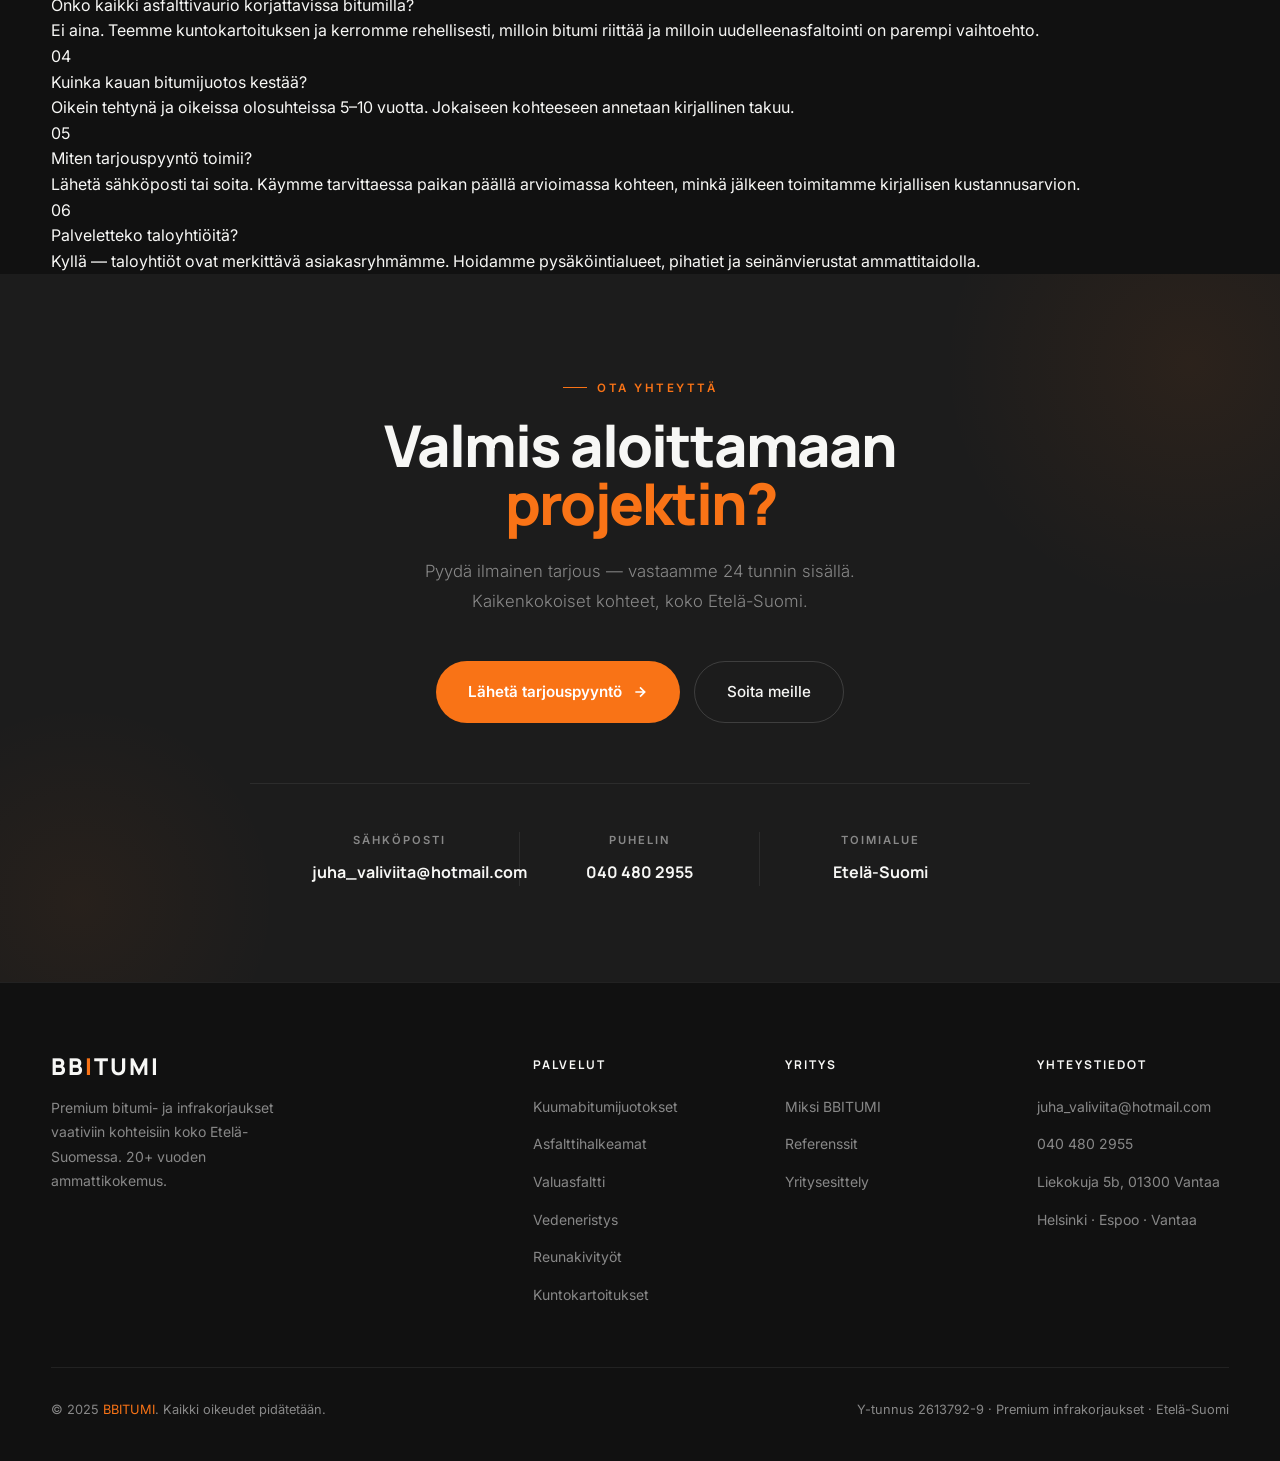
==== commit 21a5cf8c: "polish: footer info, stats 24/7, final pass" ====
--- a/index.html
+++ b/index.html
@@ -1122,8 +1122,8 @@
           <div class="stat-desc">Aidolla ammattikalustolla toteutetut työmaat</div>
         </div>
         <div class="stat-card reveal d3">
-          <div class="stat-num" style="font-size:1.8rem;letter-spacing:-1px;">Etelä-<br>Suomi</div>
-          <div class="stat-desc">Koko Etelä-Suomen palvelualue</div>
+          <div class="stat-num">24/7</div>
+          <div class="stat-desc">Päivystysvalmius hätäkorjauksia varten</div>
         </div>
       </div>
     </div>
@@ -1551,15 +1551,15 @@
           <ul>
             <li><a href="mailto:juha_valiviita@hotmail.com">juha_valiviita@hotmail.com</a></li>
             <li><a href="tel:+358404802955">040 480 2955</a></li>
+            <li><a href="#">Liekokuja 5b, 01300 Vantaa</a></li>
             <li><a href="#">Helsinki · Espoo · Vantaa</a></li>
-            <li><a href="#">Tampere ja ympäristö</a></li>
           </ul>
         </div>
       </div>
 
       <div class="footer-bottom">
         <p>&copy; 2025 <span class="acc">BBITUMI</span>. Kaikki oikeudet pidätetään.</p>
-        <p>Premium infrakorjaukset &middot; Etelä-Suomi</p>
+        <p>Y-tunnus 2613792-9 &middot; Premium infrakorjaukset &middot; Etelä-Suomi</p>
       </div>
     </div>
   </footer>
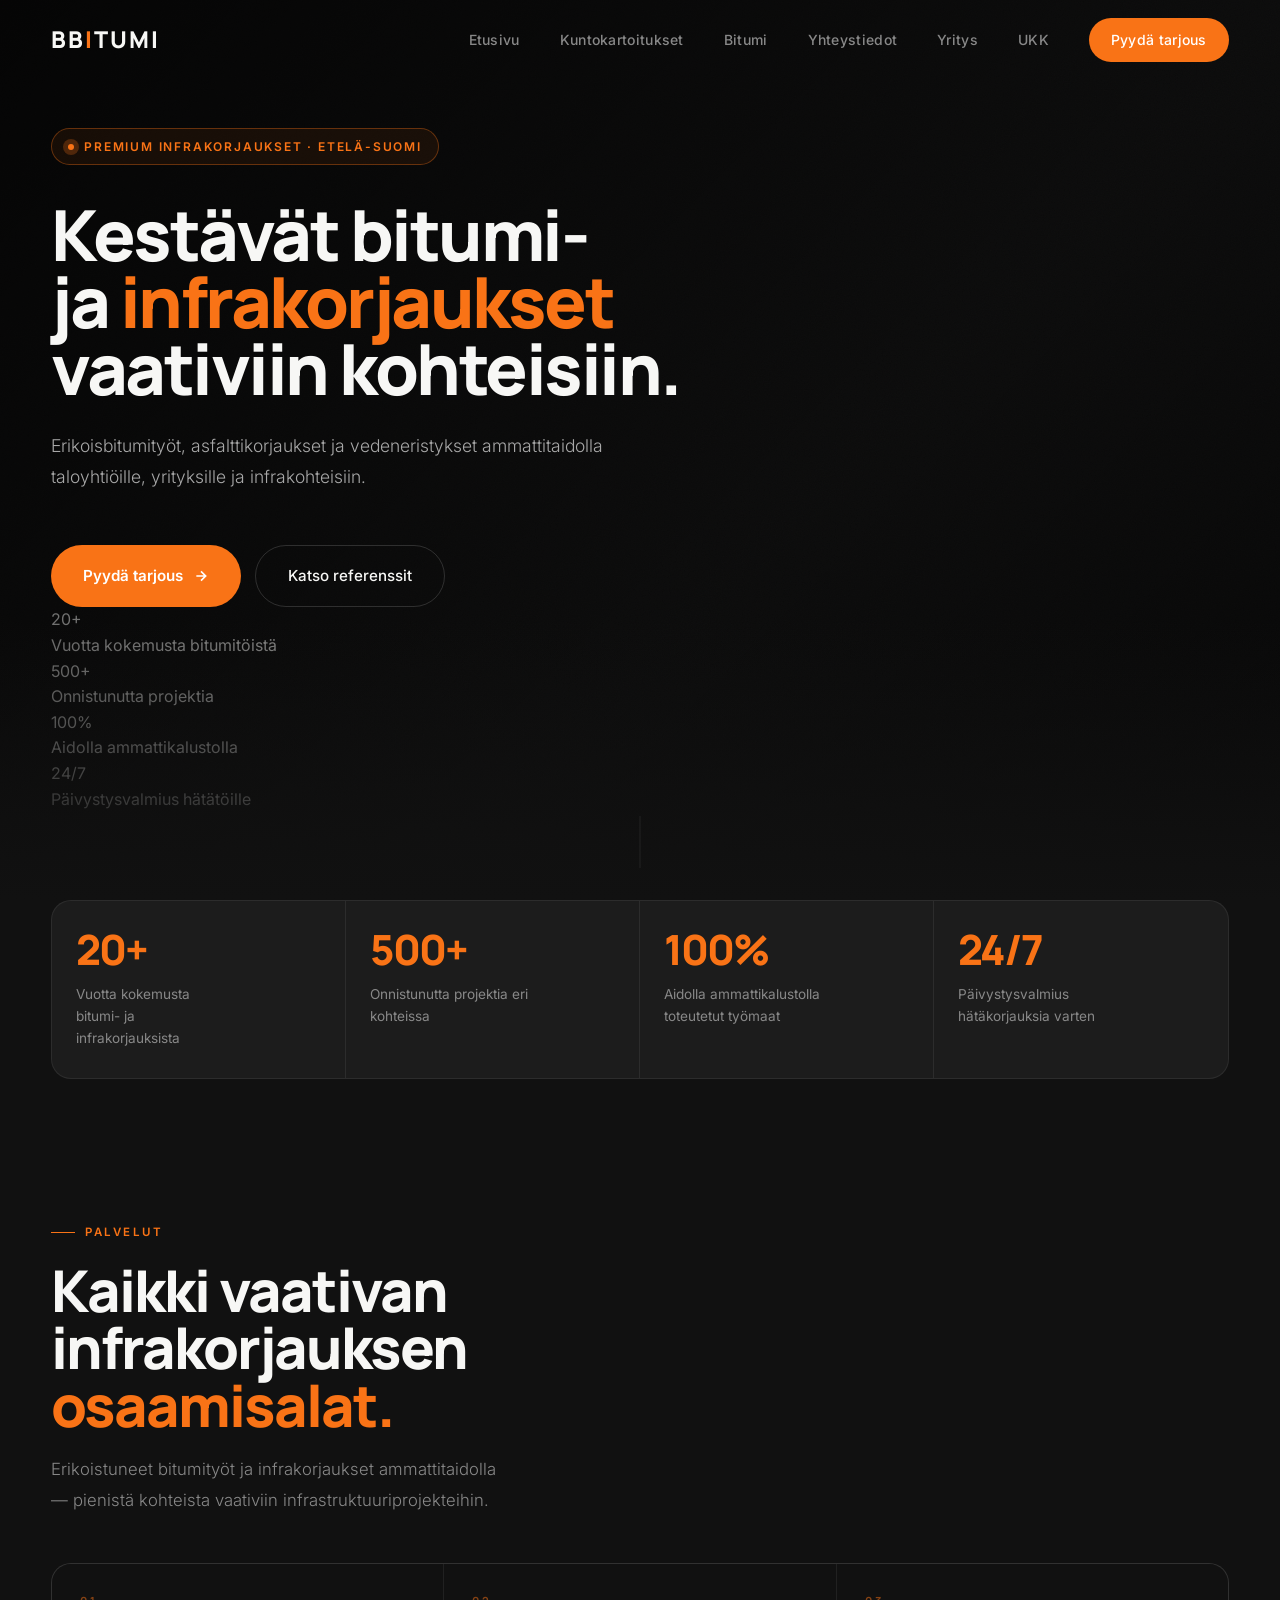
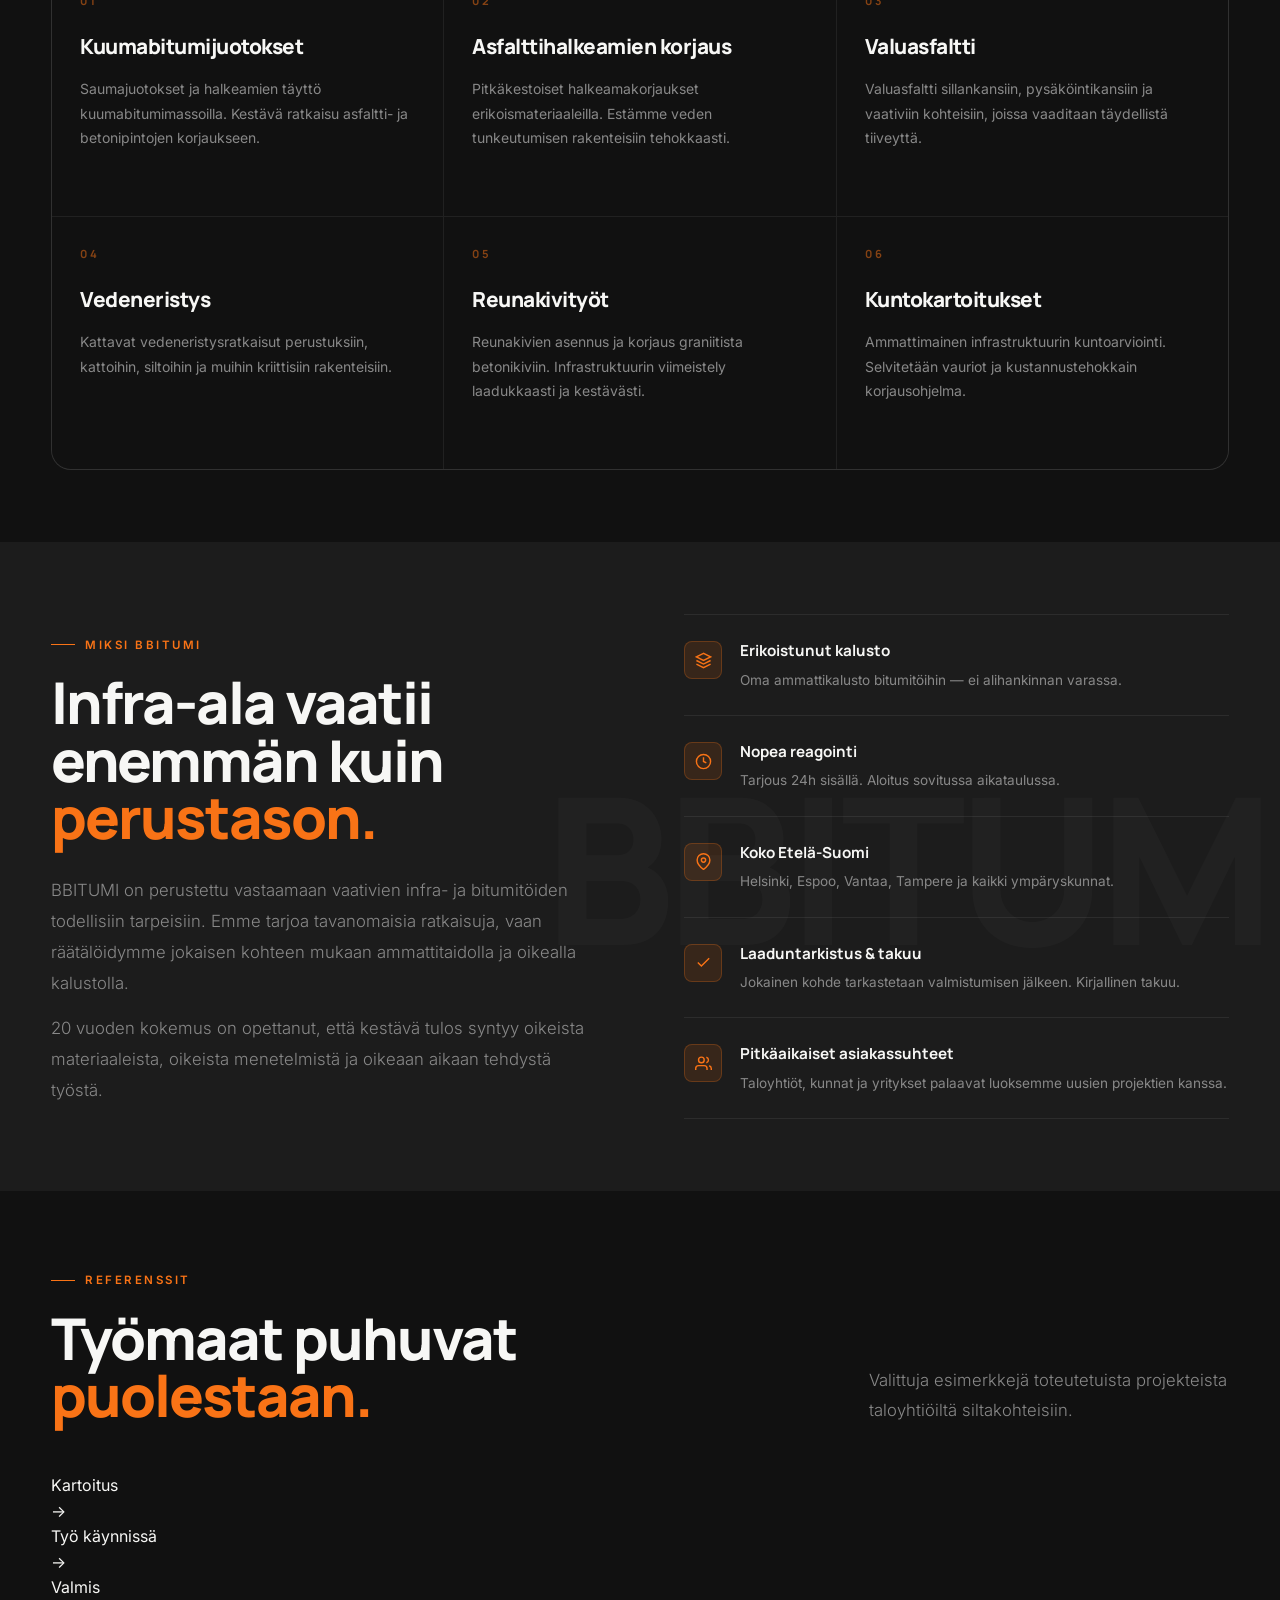
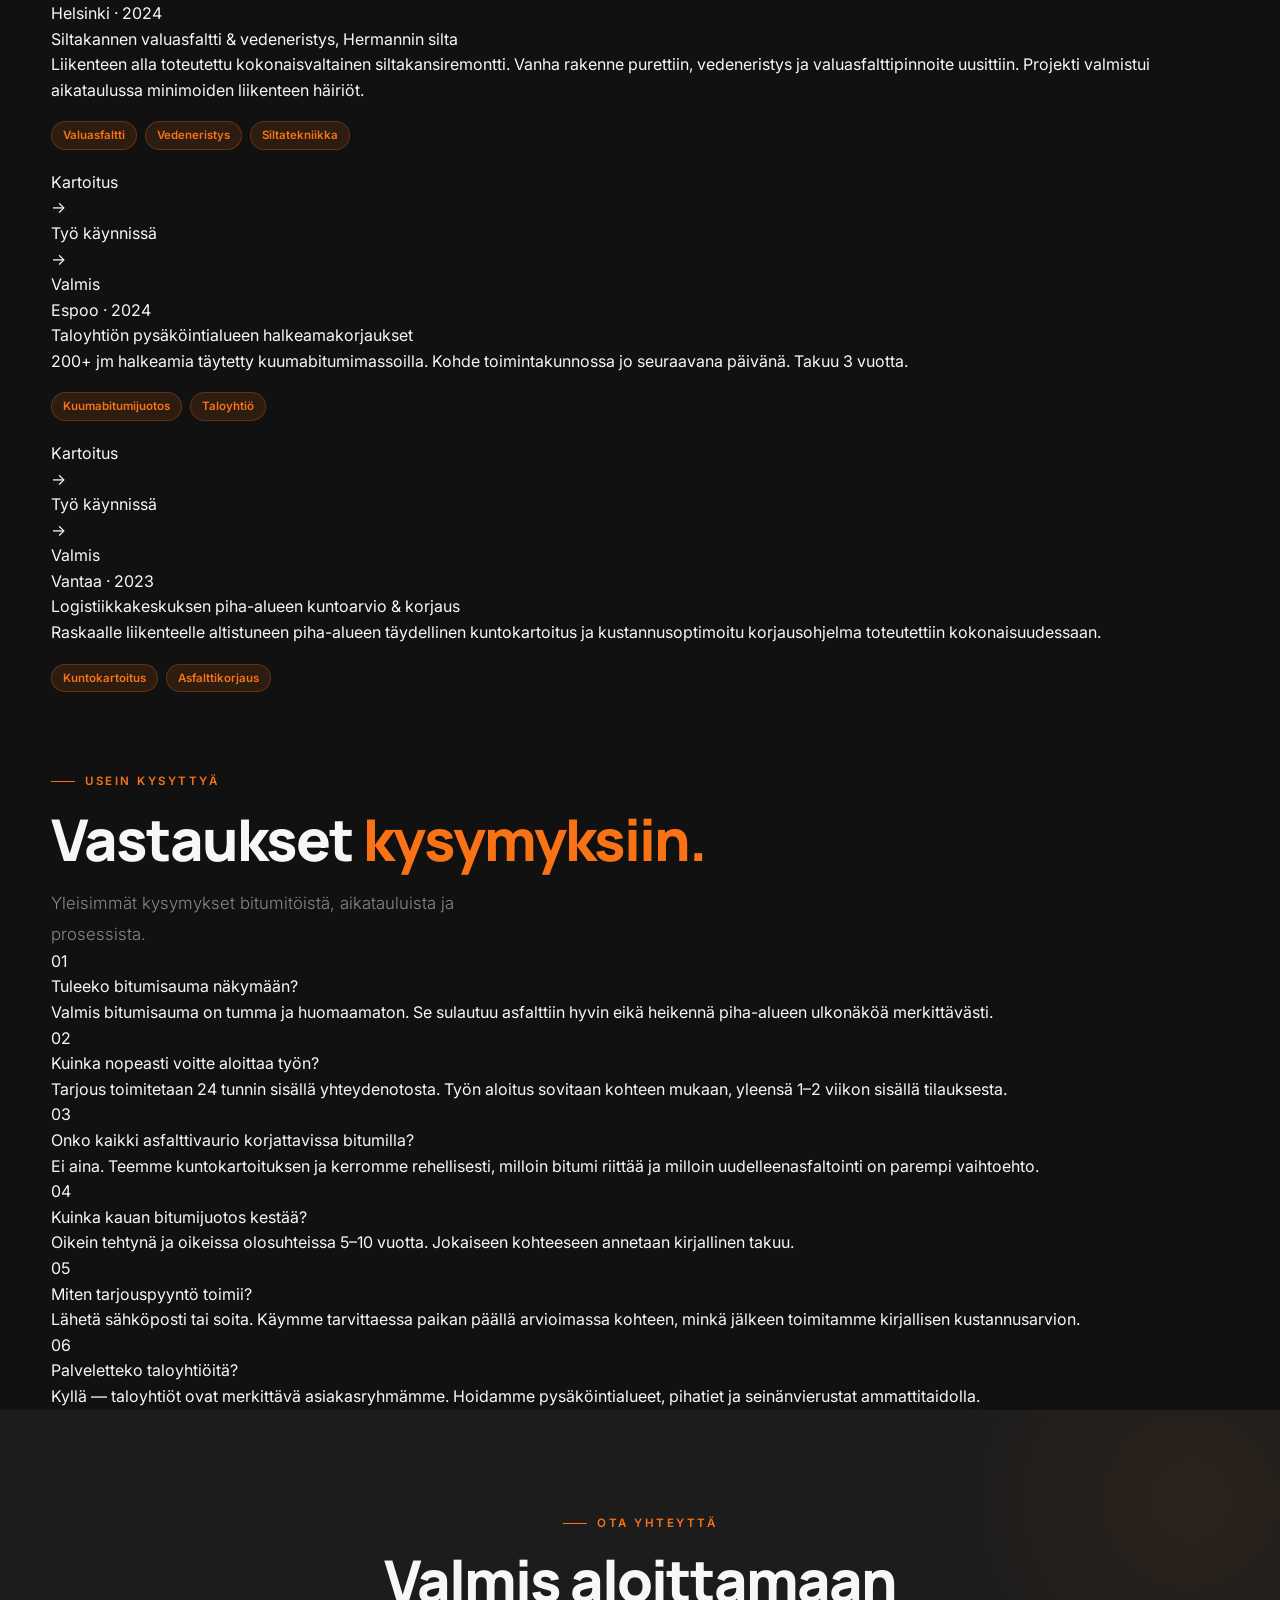
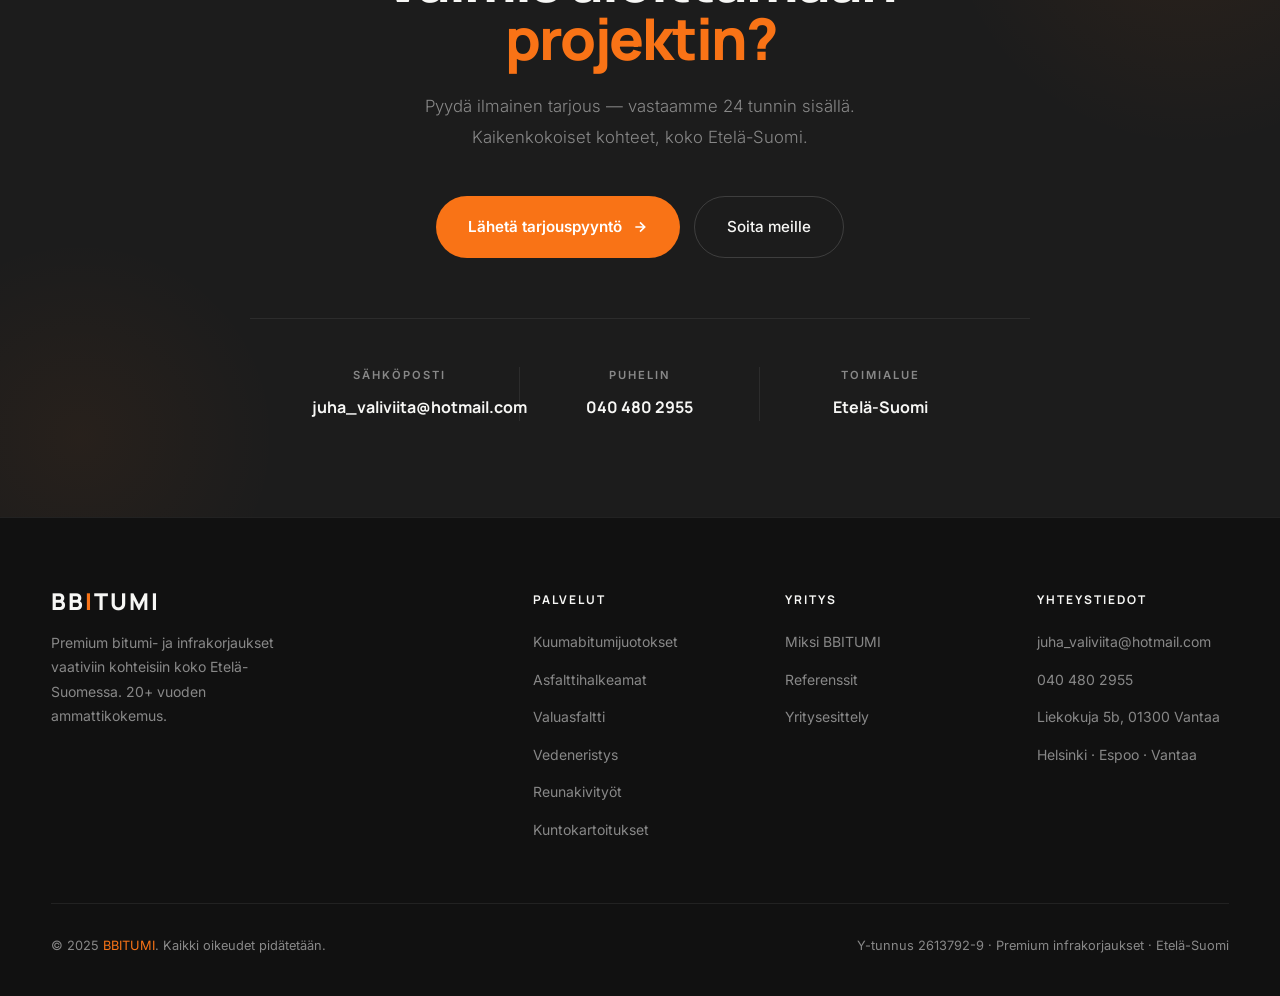
==== commit 15eca33f: "polish: compact spacing, remove service card icons Co-Authored-By: Claude Sonnet 4.6 <noreply@anthro" ====
--- a/index.html
+++ b/index.html
@@ -425,7 +425,7 @@
        STATS
     ============================================ */
     .stats {
-      padding: 0 0 96px;
+      padding: 0 0 64px;
     }
 
     .stats-grid {
@@ -438,7 +438,7 @@
     }
 
     .stat-card {
-      padding: 44px 36px;
+      padding: 28px 24px;
       border-right: 1px solid var(--border);
       position: relative;
       overflow: hidden;
@@ -460,7 +460,7 @@
 
     .stat-num {
       font-family: var(--font-display);
-      font-size: 3.2rem;
+      font-size: 2.6rem;
       font-weight: 900;
       color: var(--accent);
       line-height: 1;
@@ -520,12 +520,12 @@
        SERVICES
     ============================================ */
     .services {
-      padding: 96px 0;
+      padding: 72px 0;
       background: var(--bg);
     }
 
     .services-header {
-      margin-bottom: 72px;
+      margin-bottom: 48px;
     }
 
     .services-grid {
@@ -540,7 +540,7 @@
 
     .svc {
       background: var(--bg);
-      padding: 44px 38px 36px;
+      padding: 28px 28px 24px;
       position: relative;
       overflow: hidden;
       transition: background var(--t);
@@ -608,7 +608,7 @@
        WHY BBITUMI
     ============================================ */
     .why {
-      padding: 96px 0;
+      padding: 72px 0;
       background: var(--bg2);
       position: relative;
       overflow: hidden;
@@ -693,7 +693,7 @@
        REFERENSSIT
     ============================================ */
     .refs {
-      padding: 96px 0;
+      padding: 72px 0;
       background: var(--bg);
     }
 
@@ -701,7 +701,7 @@
       display: flex;
       align-items: flex-end;
       justify-content: space-between;
-      margin-bottom: 72px;
+      margin-bottom: 48px;
       gap: 40px;
     }
 
@@ -1147,12 +1147,6 @@
 
         <div class="svc reveal">
           <div class="svc-index">01</div>
-          <svg class="svc-icon" viewBox="0 0 48 48" fill="none" stroke="currentColor" stroke-width="1.5" aria-hidden="true">
-            <rect x="6" y="32" width="36" height="8" rx="1"/>
-            <path d="M12 32V24M20 32V18M28 32V22M36 32V26"/>
-            <circle cx="12" cy="18" r="4"/><circle cx="20" cy="12" r="4"/>
-            <circle cx="28" cy="16" r="4"/><circle cx="36" cy="20" r="4"/>
-          </svg>
           <div class="svc-name">Kuumabitumijuotokset</div>
           <div class="svc-desc">Saumajuotokset ja halkeamien täyttö kuumabitumimassoilla. Kestävä ratkaisu asfaltti- ja betonipintojen korjaukseen.</div>
           <div class="svc-link">Lue lisää <svg width="13" height="13" viewBox="0 0 24 24" fill="none" stroke="currentColor" stroke-width="2.5" aria-hidden="true"><path d="M5 12h14M12 5l7 7-7 7"/></svg></div>
@@ -1160,11 +1154,6 @@
 
         <div class="svc reveal d1">
           <div class="svc-index">02</div>
-          <svg class="svc-icon" viewBox="0 0 48 48" fill="none" stroke="currentColor" stroke-width="1.5" aria-hidden="true">
-            <path d="M4 40 L44 40"/>
-            <path d="M4 40 L4 28 Q14 16 24 26 Q34 36 44 24 L44 40"/>
-            <path d="M4 28 Q14 14 24 22" stroke-dasharray="3 3" opacity="0.5"/>
-          </svg>
           <div class="svc-name">Asfalttihalkeamien korjaus</div>
           <div class="svc-desc">Pitkäkestoiset halkeamakorjaukset erikoismateriaaleilla. Estämme veden tunkeutumisen rakenteisiin tehokkaasti.</div>
           <div class="svc-link">Lue lisää <svg width="13" height="13" viewBox="0 0 24 24" fill="none" stroke="currentColor" stroke-width="2.5" aria-hidden="true"><path d="M5 12h14M12 5l7 7-7 7"/></svg></div>
@@ -1172,11 +1161,6 @@
 
         <div class="svc reveal d2">
           <div class="svc-index">03</div>
-          <svg class="svc-icon" viewBox="0 0 48 48" fill="none" stroke="currentColor" stroke-width="1.5" aria-hidden="true">
-            <rect x="6" y="18" width="36" height="22" rx="2"/>
-            <path d="M12 18V14 Q24 6 36 14 L36 18"/>
-            <path d="M18 28 L30 28 M24 23 L24 33"/>
-          </svg>
           <div class="svc-name">Valuasfaltti</div>
           <div class="svc-desc">Valuasfaltti sillankansiin, pysäköintikansiin ja vaativiin kohteisiin, joissa vaaditaan täydellistä tiiveyttä.</div>
           <div class="svc-link">Lue lisää <svg width="13" height="13" viewBox="0 0 24 24" fill="none" stroke="currentColor" stroke-width="2.5" aria-hidden="true"><path d="M5 12h14M12 5l7 7-7 7"/></svg></div>
@@ -1184,12 +1168,6 @@
 
         <div class="svc reveal d1">
           <div class="svc-index">04</div>
-          <svg class="svc-icon" viewBox="0 0 48 48" fill="none" stroke="currentColor" stroke-width="1.5" aria-hidden="true">
-            <rect x="6" y="12" width="36" height="24" rx="2"/>
-            <path d="M6 20 L42 20 M6 28 L42 28"/>
-            <path d="M16 12 L16 36 M32 12 L32 36"/>
-            <path d="M3 42 L45 42" stroke-dasharray="4 2" opacity="0.5"/>
-          </svg>
           <div class="svc-name">Vedeneristys</div>
           <div class="svc-desc">Kattavat vedeneristysratkaisut perustuksiin, kattoihin, siltoihin ja muihin kriittisiin rakenteisiin.</div>
           <div class="svc-link">Lue lisää <svg width="13" height="13" viewBox="0 0 24 24" fill="none" stroke="currentColor" stroke-width="2.5" aria-hidden="true"><path d="M5 12h14M12 5l7 7-7 7"/></svg></div>
@@ -1197,13 +1175,6 @@
 
         <div class="svc reveal d2">
           <div class="svc-index">05</div>
-          <svg class="svc-icon" viewBox="0 0 48 48" fill="none" stroke="currentColor" stroke-width="1.5" aria-hidden="true">
-            <path d="M4 40 L44 40"/>
-            <rect x="6" y="30" width="9" height="10"/>
-            <rect x="19" y="24" width="9" height="16"/>
-            <rect x="32" y="33" width="9" height="7"/>
-            <path d="M6 30 L19 24 M28 24 L32 33"/>
-          </svg>
           <div class="svc-name">Reunakivityöt</div>
           <div class="svc-desc">Reunakivien asennus ja korjaus graniitista betonikiviin. Infrastruktuurin viimeistely laadukkaasti ja kestävästi.</div>
           <div class="svc-link">Lue lisää <svg width="13" height="13" viewBox="0 0 24 24" fill="none" stroke="currentColor" stroke-width="2.5" aria-hidden="true"><path d="M5 12h14M12 5l7 7-7 7"/></svg></div>
@@ -1211,11 +1182,6 @@
 
         <div class="svc reveal d3">
           <div class="svc-index">06</div>
-          <svg class="svc-icon" viewBox="0 0 48 48" fill="none" stroke="currentColor" stroke-width="1.5" aria-hidden="true">
-            <circle cx="24" cy="24" r="16"/>
-            <path d="M24 12 L24 24 L33 33"/>
-            <path d="M12 24 L8 24 M36 24 L40 24 M24 12 L24 8 M24 40 L24 36"/>
-          </svg>
           <div class="svc-name">Kuntokartoitukset</div>
           <div class="svc-desc">Ammattimainen infrastruktuurin kuntoarviointi. Selvitetään vauriot ja kustannustehokkain korjausohjelma.</div>
           <div class="svc-link">Lue lisää <svg width="13" height="13" viewBox="0 0 24 24" fill="none" stroke="currentColor" stroke-width="2.5" aria-hidden="true"><path d="M5 12h14M12 5l7 7-7 7"/></svg></div>
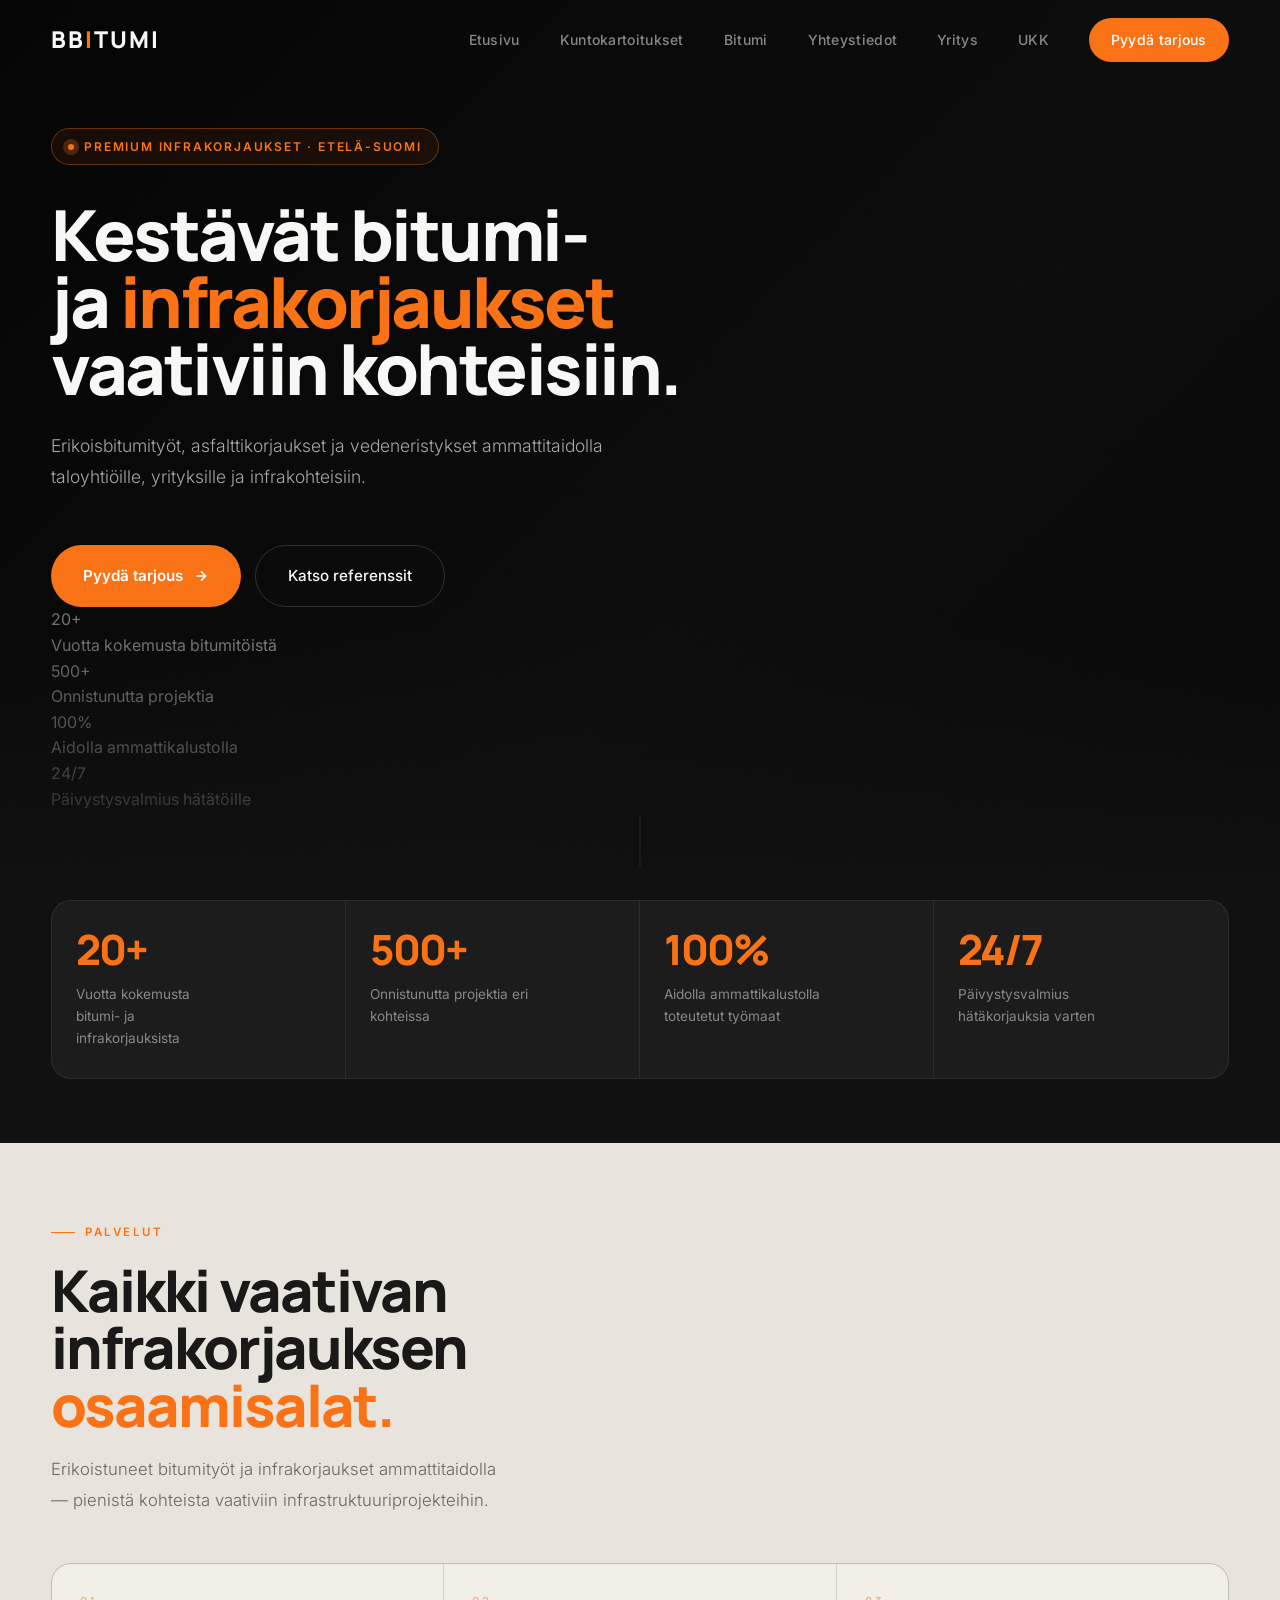
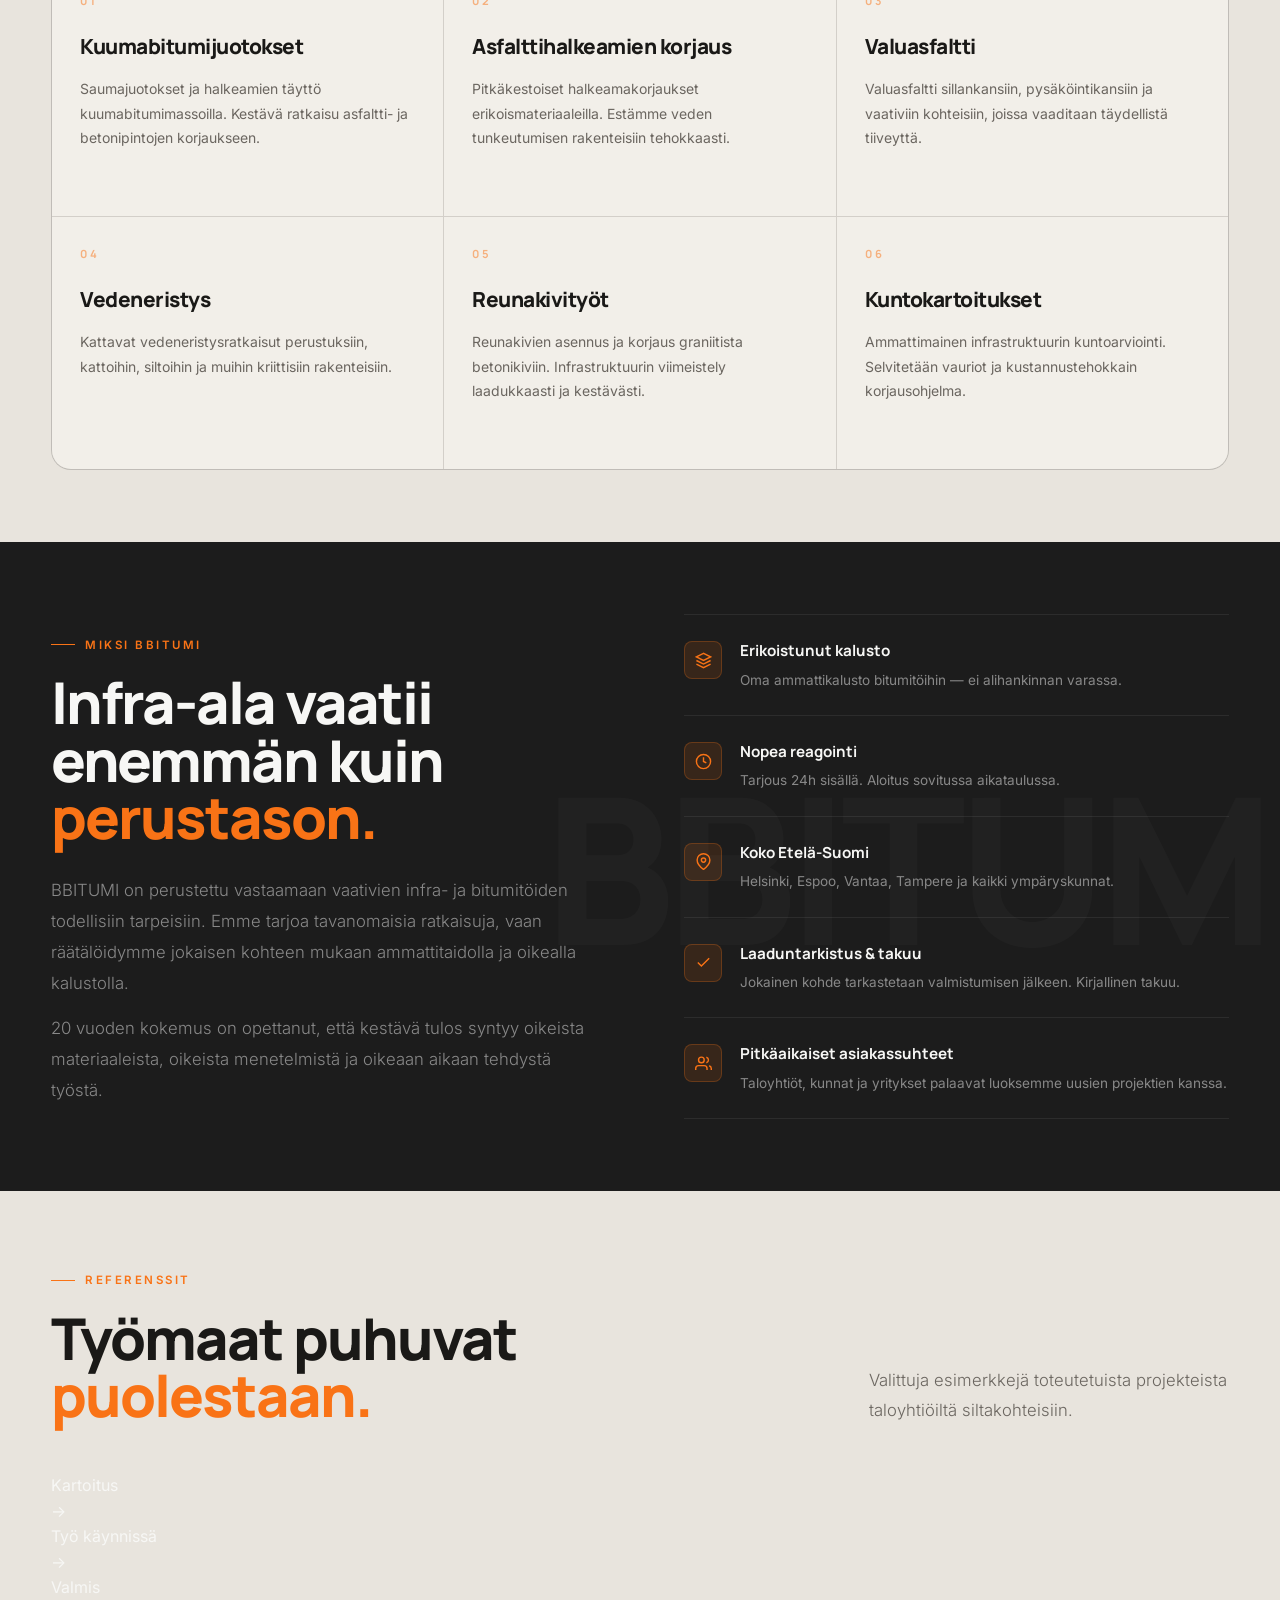
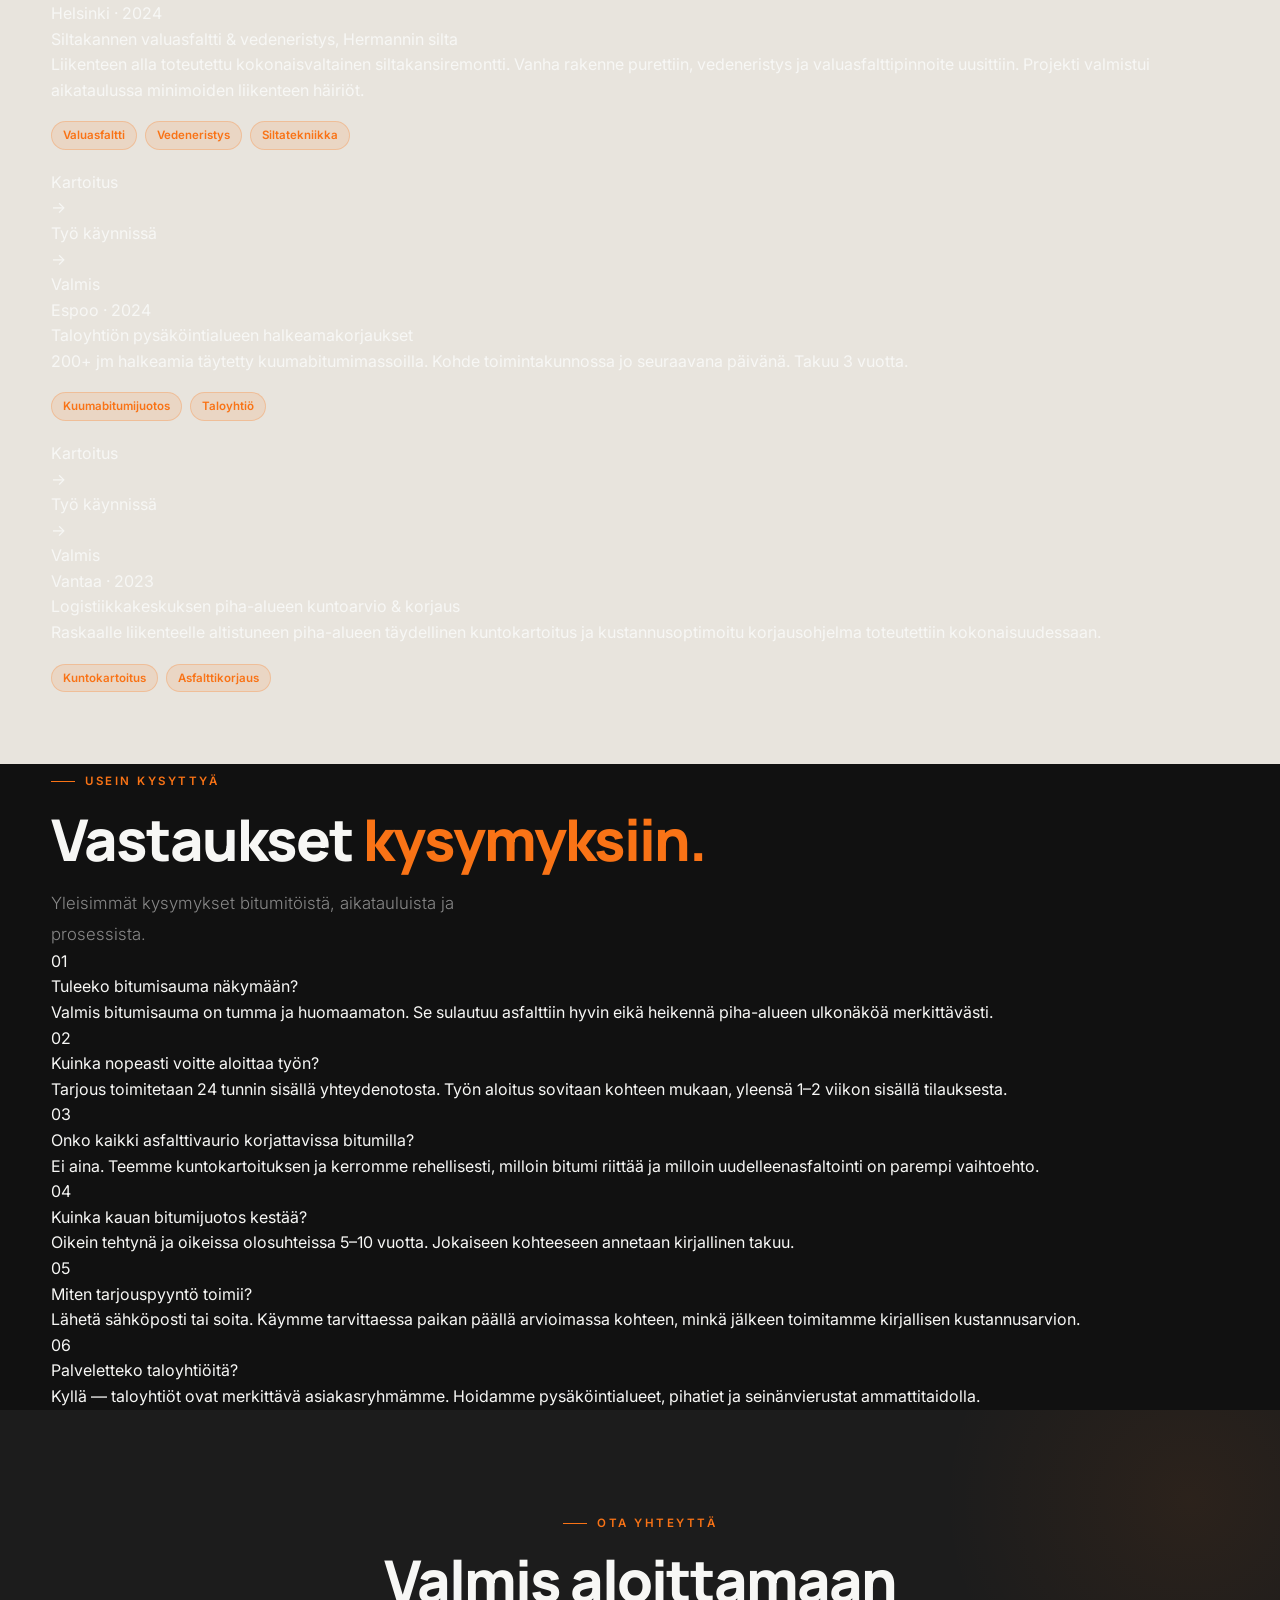
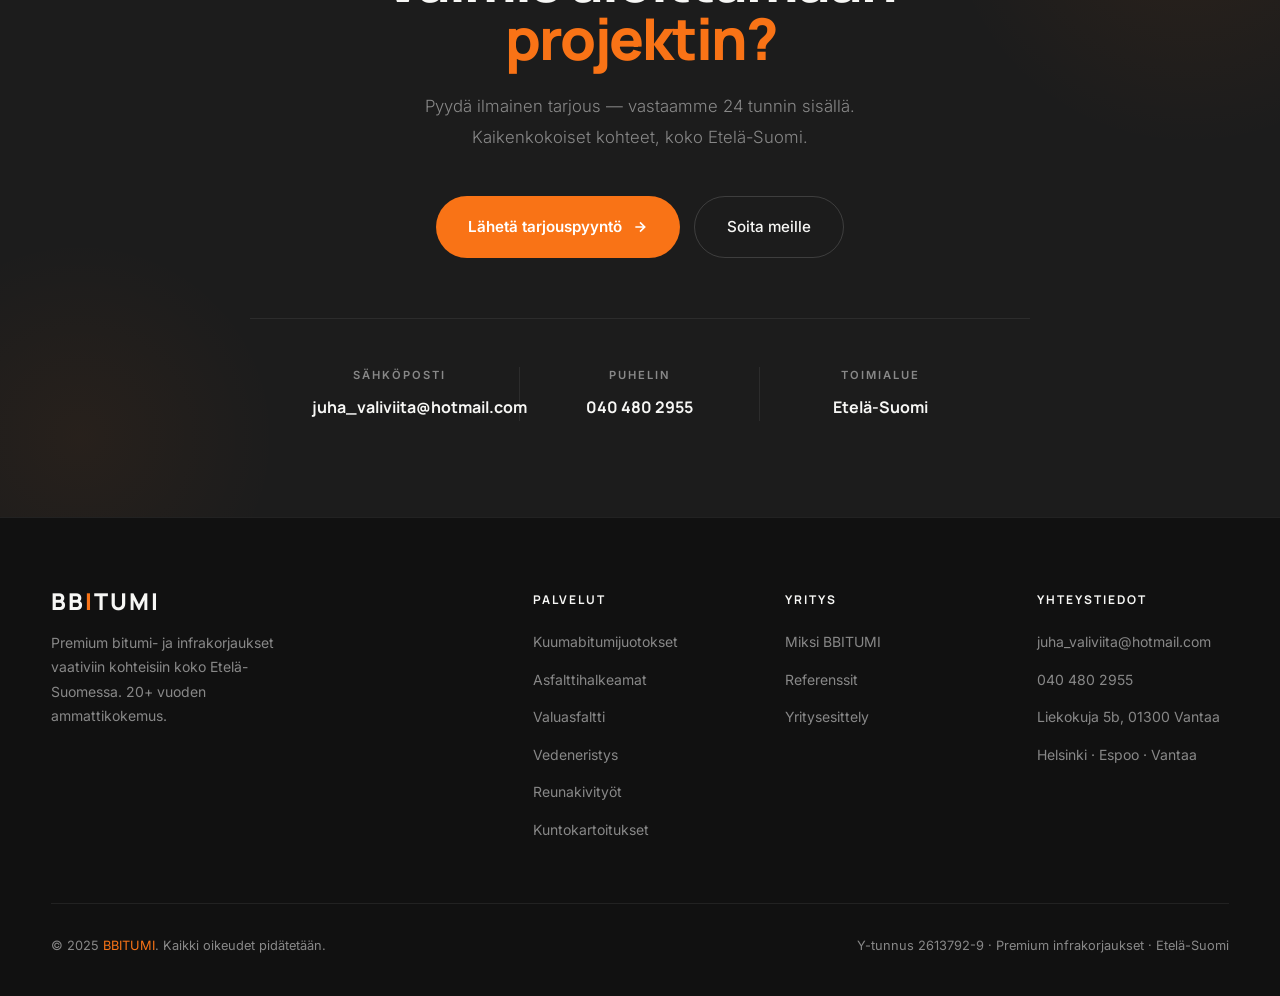
==== commit 975a16bd: "feat: light concrete sections for services and refs Co-Authored-By: Claude Sonnet 4.6 <noreply@anthr" ====
--- a/index.html
+++ b/index.html
@@ -36,6 +36,12 @@
       --ease-out:     cubic-bezier(0, 0, 0.2, 1);
       --t:            0.3s;
       --t-slow:       0.7s;
+
+      --bg-light:       #e8e4dd;
+      --bg-light2:      #f2efe9;
+      --text-dark:      #1a1917;
+      --muted-dark:     #6b6660;
+      --border-light:   rgba(0,0,0,0.09);
     }
 
     /* ============================================
@@ -521,8 +527,12 @@
     ============================================ */
     .services {
       padding: 72px 0;
-      background: var(--bg);
-    }
+      background: var(--bg-light);
+    }
+
+    .services .section-h { color: var(--text-dark); }
+    .services .section-p { color: var(--muted-dark); }
+    .services .section-label { color: var(--accent); }
 
     .services-header {
       margin-bottom: 48px;
@@ -532,14 +542,14 @@
       display: grid;
       grid-template-columns: repeat(3, 1fr);
       gap: 1px;
-      background: var(--border);
-      border: 1px solid var(--border);
+      background: var(--border-light);
+      border: 1px solid var(--border-light);
       border-radius: 20px;
       overflow: hidden;
     }
 
     .svc {
-      background: var(--bg);
+      background: var(--bg-light2);
       padding: 28px 28px 24px;
       position: relative;
       overflow: hidden;
@@ -553,7 +563,7 @@
       opacity: 0;
       transition: opacity var(--t);
     }
-    .svc:hover { background: #181818; }
+    .svc:hover { background: #e9e4dc; }
     .svc:hover::after { opacity: 1; }
 
     .svc-index {
@@ -580,13 +590,13 @@
       font-size: 1.3rem;
       font-weight: 800;
       letter-spacing: -0.5px;
-      color: var(--cream);
+      color: var(--text-dark);
       margin-bottom: 14px;
     }
 
     .svc-desc {
       font-size: 0.875rem;
-      color: var(--muted);
+      color: var(--muted-dark);
       line-height: 1.75;
     }
 
@@ -694,8 +704,12 @@
     ============================================ */
     .refs {
       padding: 72px 0;
-      background: var(--bg);
-    }
+      background: var(--bg-light);
+    }
+
+    .refs .section-h { color: var(--text-dark); }
+    .refs .section-p { color: var(--muted-dark); }
+    .refs .section-label { color: var(--accent); }
 
     .refs-top {
       display: flex;
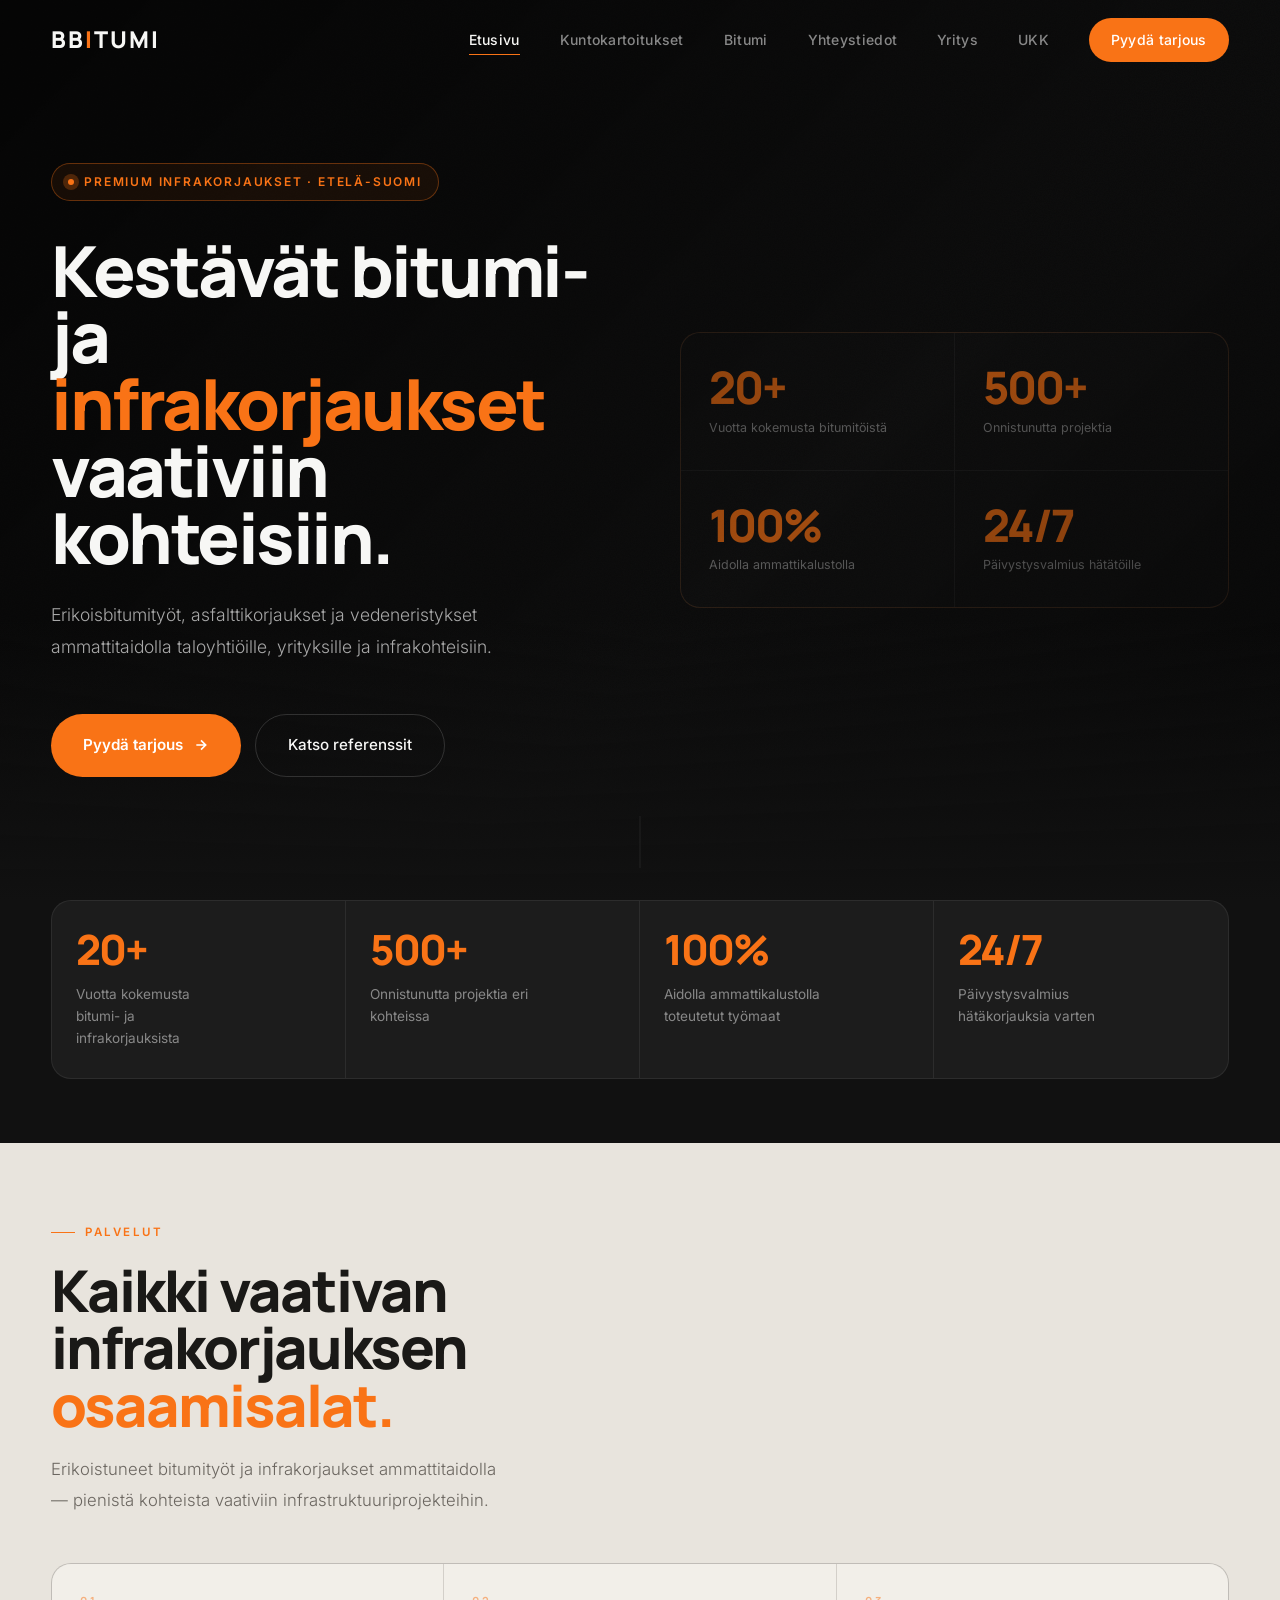
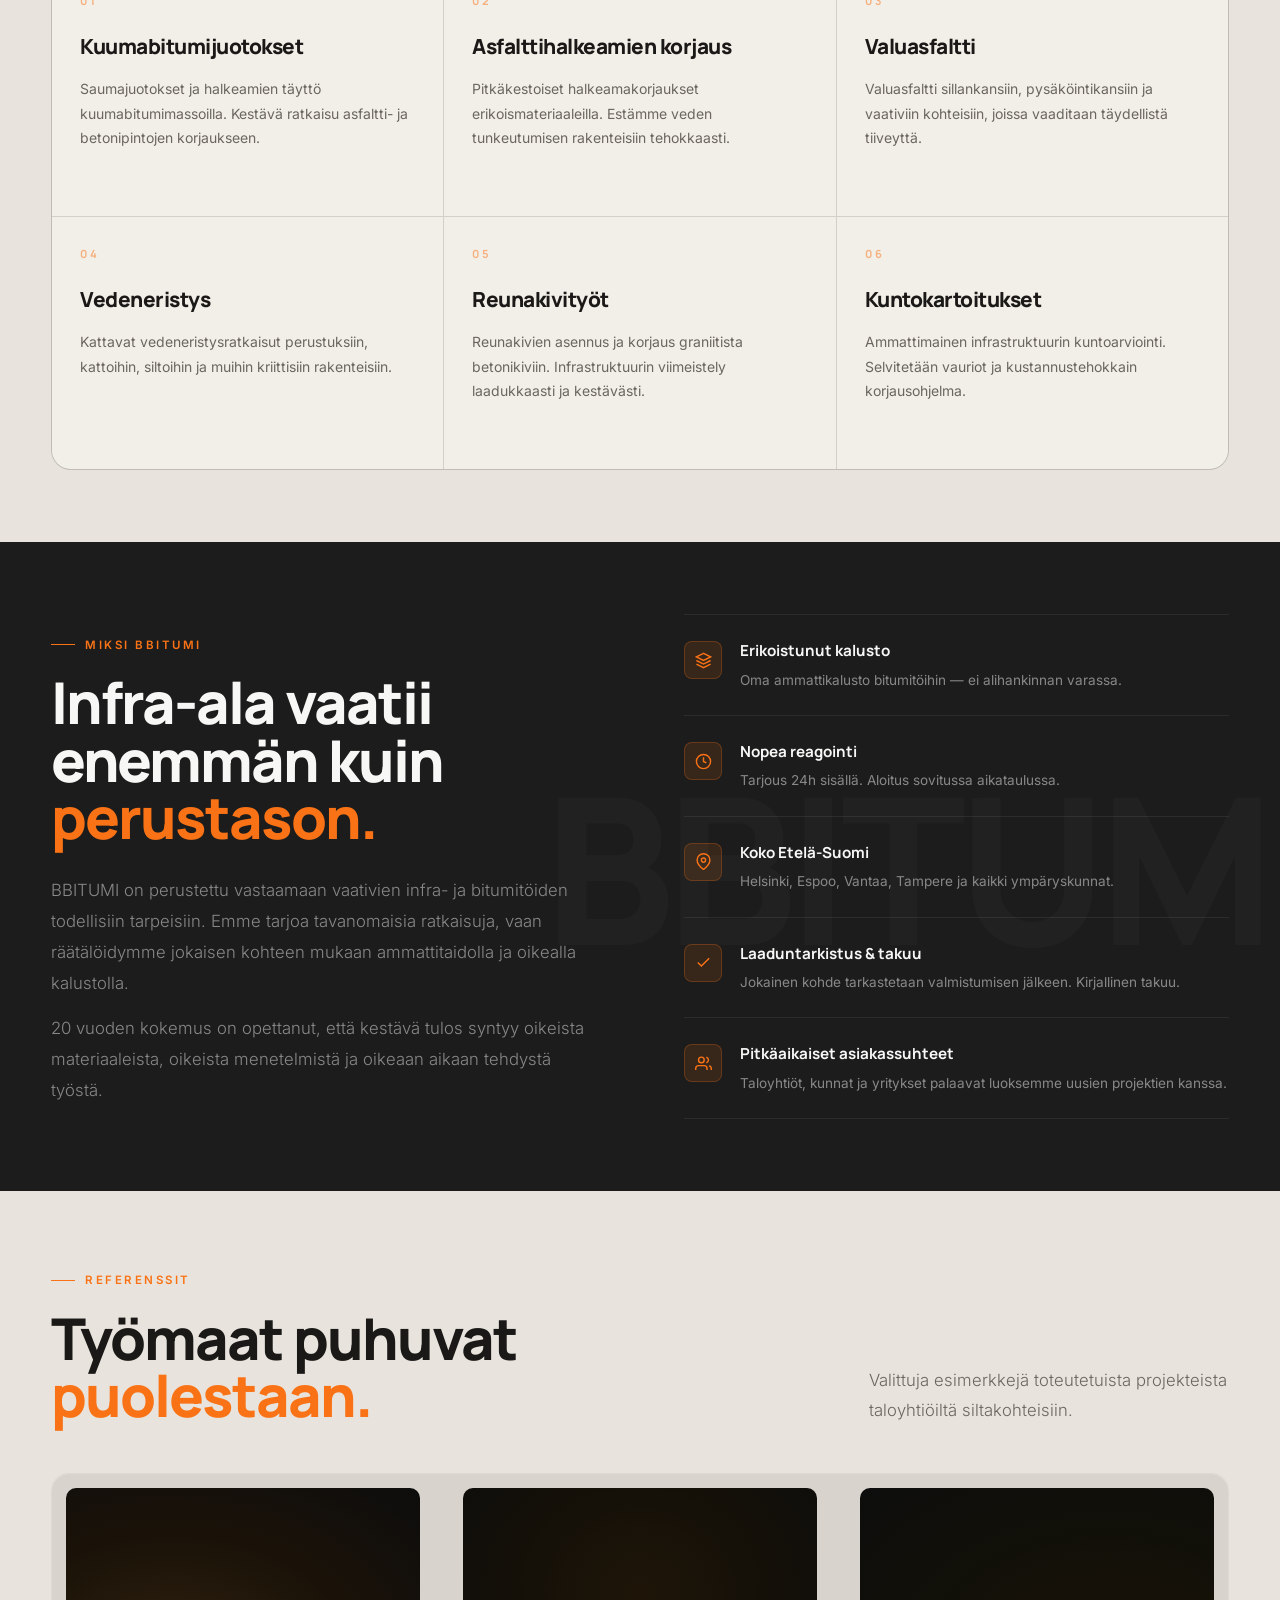
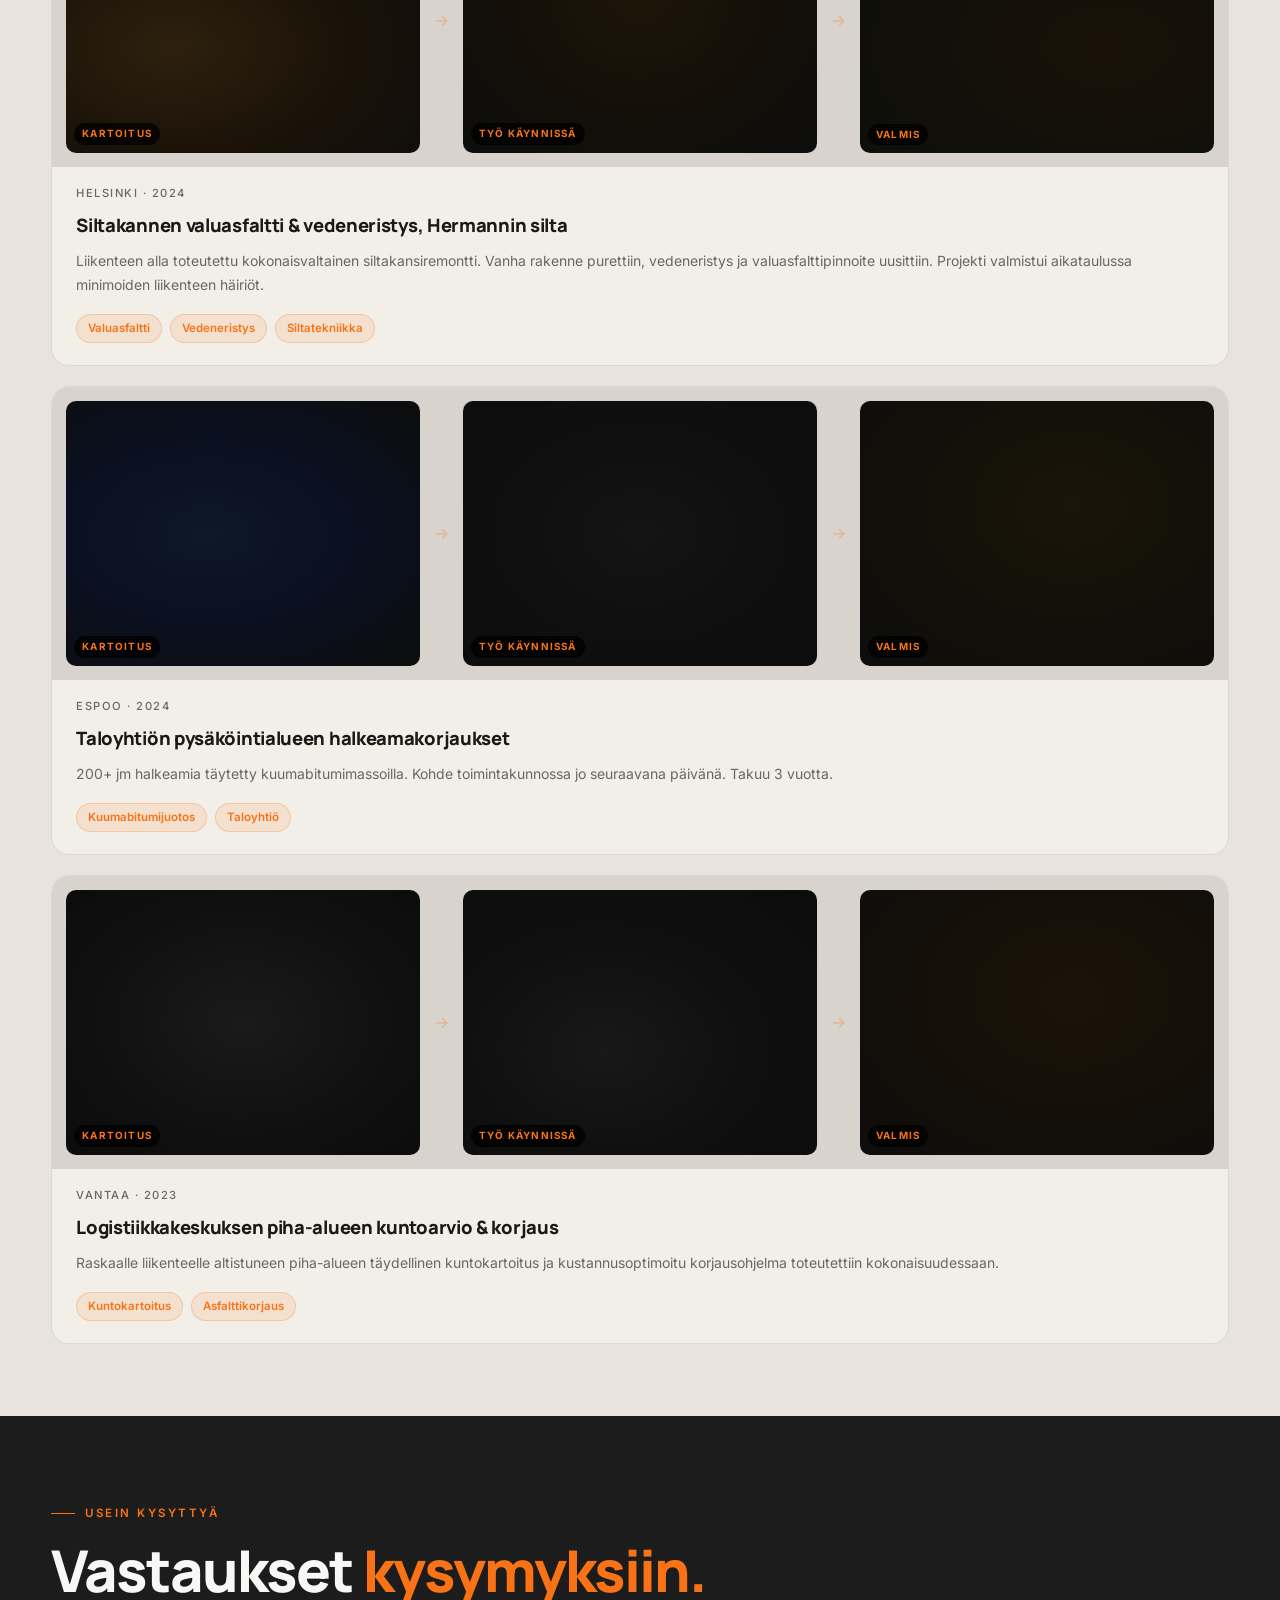
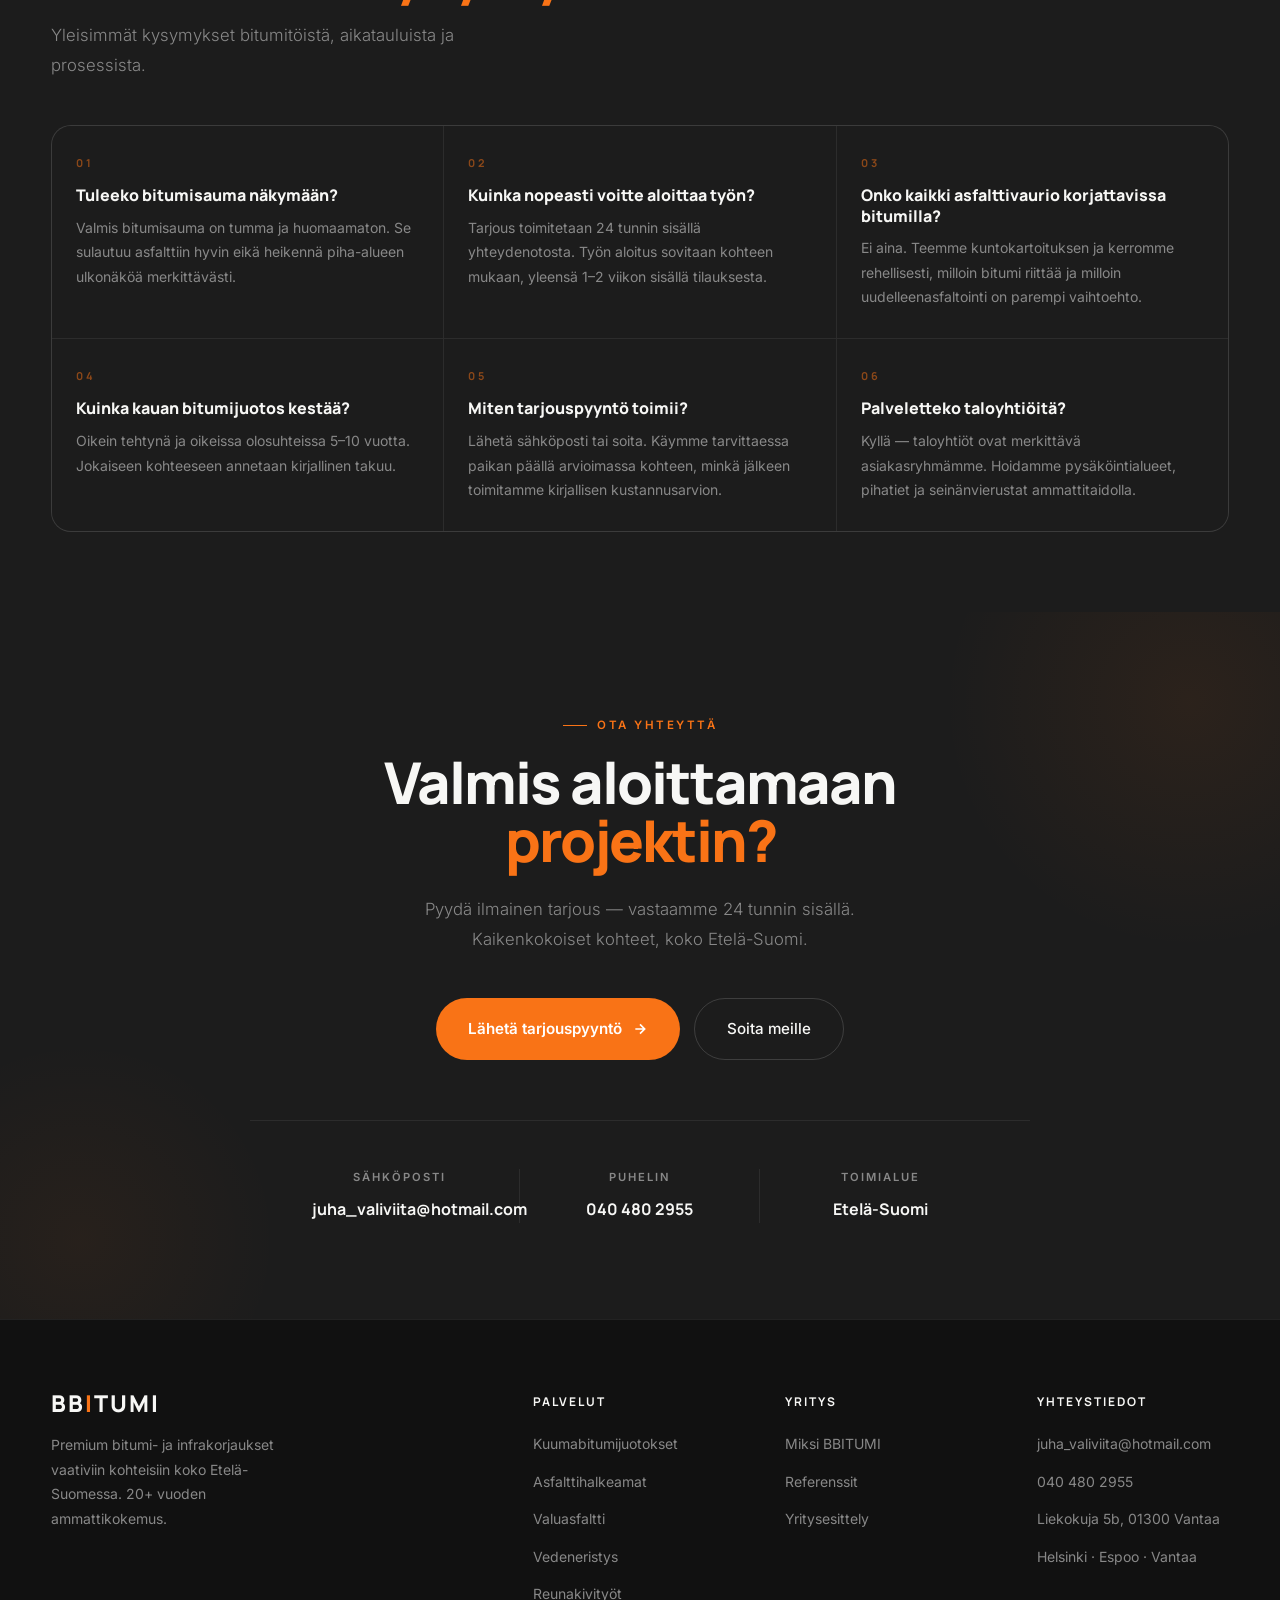
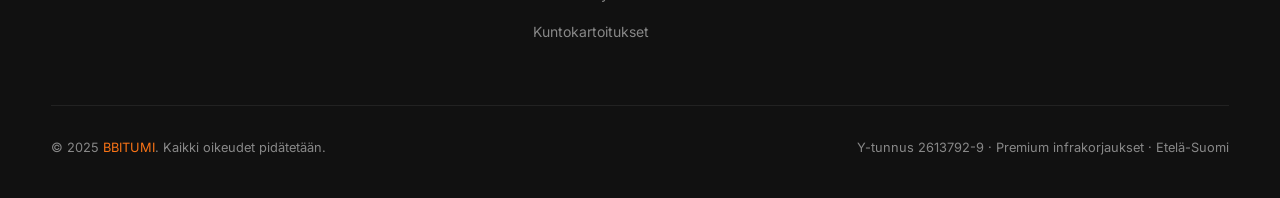
==== commit bae57456: "fix: link style.css in index.html, add UKK to all navbars Co-Authored-By: Claude Sonnet 4.6 <noreply" ====
--- a/index.html
+++ b/index.html
@@ -12,6 +12,7 @@
   <link rel="preconnect" href="https://fonts.googleapis.com">
   <link rel="preconnect" href="https://fonts.gstatic.com" crossorigin>
   <link href="https://fonts.googleapis.com/css2?family=Inter:ital,wght@0,300;0,400;0,500;0,600;1,300&family=Manrope:wght@600;700;800;900&display=swap" rel="stylesheet">
+  <link rel="stylesheet" href="style.css">
 
   <style>
     /* ============================================
--- a/style.css
+++ b/style.css
@@ -0,0 +1,345 @@
+/* BBITUMI v2 – Shared Stylesheet */
+
+:root {
+  --bg:           #111111;
+  --bg2:          #1C1C1C;
+  --bg3:          #161616;
+  --accent:       #F97316;
+  --accent-dim:   rgba(249,115,22,0.12);
+  --accent-hover: #EA6C0A;
+  --cream:        #F7F7F5;
+  --muted:        #888888;
+  --border:       rgba(255,255,255,0.07);
+  --border-warm:  rgba(249,115,22,0.25);
+  --font-display: 'Manrope', sans-serif;
+  --font-body:    'Inter', sans-serif;
+  --ease:         cubic-bezier(0.4, 0, 0.2, 1);
+  --ease-out:     cubic-bezier(0, 0, 0.2, 1);
+  --t:            0.3s;
+  --t-slow:       0.7s;
+  --section-pad:  80px;
+}
+
+*, *::before, *::after { margin:0; padding:0; box-sizing:border-box; }
+html { scroll-behavior:smooth; -webkit-font-smoothing:antialiased; -moz-osx-font-smoothing:grayscale; }
+body { font-family:var(--font-body); background:var(--bg); color:var(--cream); overflow-x:hidden; line-height:1.6; }
+a { text-decoration:none; color:inherit; }
+img { max-width:100%; display:block; }
+button { border:none; background:none; cursor:pointer; font:inherit; color:inherit; }
+
+::-webkit-scrollbar { width:4px; }
+::-webkit-scrollbar-track { background:var(--bg); }
+::-webkit-scrollbar-thumb { background:var(--accent); border-radius:2px; }
+
+.container { width:min(1280px,92%); margin:0 auto; }
+
+/* ── Reveal ─────────────────────────────────────── */
+.reveal       { opacity:0; transform:translateY(36px);  transition:opacity .9s var(--ease),transform .9s var(--ease); }
+.reveal.in    { opacity:1; transform:translateY(0); }
+.reveal-left  { opacity:0; transform:translateX(-40px); transition:opacity .9s var(--ease),transform .9s var(--ease); }
+.reveal-left.in { opacity:1; transform:translateX(0); }
+.reveal-right { opacity:0; transform:translateX(40px);  transition:opacity .9s var(--ease),transform .9s var(--ease); }
+.reveal-right.in { opacity:1; transform:translateX(0); }
+.d1{transition-delay:.1s} .d2{transition-delay:.2s} .d3{transition-delay:.3s}
+.d4{transition-delay:.4s} .d5{transition-delay:.5s} .d6{transition-delay:.6s}
+
+/* ── Navbar ──────────────────────────────────────── */
+.navbar { position:fixed; top:0; width:100%; z-index:900; transition:background var(--t) var(--ease),border-color var(--t) var(--ease); border-bottom:1px solid transparent; }
+.navbar.scrolled { background:rgba(17,17,17,.95); backdrop-filter:blur(20px) saturate(180%); -webkit-backdrop-filter:blur(20px) saturate(180%); border-bottom-color:var(--border); }
+.nav-inner { height:80px; display:flex; align-items:center; justify-content:space-between; }
+.logo { font-family:var(--font-display); font-size:1.45rem; font-weight:900; letter-spacing:2px; line-height:1; }
+.logo .o { color:var(--accent); }
+.nav-links { display:flex; gap:40px; align-items:center; }
+.nav-links > a { font-size:.875rem; font-weight:500; color:var(--muted); letter-spacing:.3px; transition:color var(--t) var(--ease); position:relative; }
+.nav-links > a:not(.nav-cta)::after { content:''; position:absolute; bottom:-4px; left:0; width:0; height:1px; background:var(--accent); transition:width var(--t) var(--ease); }
+.nav-links > a:not(.nav-cta):hover,
+.nav-links > a:not(.nav-cta).active { color:var(--cream); }
+.nav-links > a:not(.nav-cta):hover::after,
+.nav-links > a:not(.nav-cta).active::after { width:100%; }
+.nav-cta { padding:11px 22px; background:var(--accent); border-radius:999px; font-weight:600; font-size:.85rem; color:#fff !important; transition:background var(--t),transform var(--t),box-shadow var(--t); }
+.nav-cta:hover { background:var(--accent-hover); transform:translateY(-2px); box-shadow:0 8px 28px rgba(249,115,22,.35); }
+
+.hamburger { display:none; flex-direction:column; gap:5px; padding:6px; cursor:pointer; }
+.hamburger span { display:block; width:22px; height:1.5px; background:var(--cream); transition:var(--t) var(--ease); }
+.hamburger.open span:nth-child(1) { transform:translateY(6.5px) rotate(45deg); }
+.hamburger.open span:nth-child(2) { opacity:0; transform:scaleX(0); }
+.hamburger.open span:nth-child(3) { transform:translateY(-6.5px) rotate(-45deg); }
+
+.mob-menu { display:none; flex-direction:column; position:fixed; top:80px; left:0; right:0; background:rgba(17,17,17,.97); backdrop-filter:blur(20px); border-bottom:1px solid var(--border); z-index:899; padding:12px 0 24px; }
+.mob-menu.open { display:flex; }
+.mob-menu a { padding:16px 5%; font-size:1rem; font-weight:500; color:var(--muted); border-bottom:1px solid var(--border); transition:color var(--t); }
+.mob-menu a:hover, .mob-menu a.active { color:var(--cream); }
+.mob-menu .mob-cta { margin:20px 5% 0; text-align:center; padding:16px; background:var(--accent); border-radius:999px; color:#fff !important; font-weight:600; border:none; }
+
+/* ── Buttons ─────────────────────────────────────── */
+.btn-primary { display:inline-flex; align-items:center; gap:10px; padding:18px 32px; background:var(--accent); color:#fff; border-radius:999px; font-weight:600; font-size:.95rem; transition:background var(--t),transform var(--t),box-shadow var(--t); }
+.btn-primary svg { transition:transform .3s var(--ease); }
+.btn-primary:hover { background:var(--accent-hover); transform:translateY(-3px); box-shadow:0 14px 36px rgba(249,115,22,.4); }
+.btn-primary:hover svg { transform:translateX(4px); }
+.btn-ghost { display:inline-flex; align-items:center; gap:10px; padding:18px 32px; border:1px solid rgba(255,255,255,.15); color:var(--cream); border-radius:999px; font-weight:500; font-size:.95rem; transition:border-color var(--t),background var(--t); }
+.btn-ghost:hover { background:rgba(255,255,255,.07); border-color:rgba(255,255,255,.3); }
+
+/* ── Typography helpers ──────────────────────────── */
+.section-label { display:inline-flex; align-items:center; gap:10px; font-size:.72rem; font-weight:600; letter-spacing:2.5px; text-transform:uppercase; color:var(--accent); margin-bottom:20px; }
+.section-label::before { content:''; display:block; width:24px; height:1px; background:var(--accent); }
+.section-h { font-family:var(--font-display); font-size:clamp(2.2rem,4vw,3.8rem); font-weight:900; line-height:1.0; letter-spacing:-1.5px; color:var(--cream); }
+.section-h .hl { color:var(--accent); }
+.section-p { font-size:1.05rem; color:var(--muted); line-height:1.8; font-weight:300; max-width:560px; margin-top:20px; }
+
+/* ── Page Hero (sub-pages) ───────────────────────── */
+.page-hero { padding:148px 0 72px; background:var(--bg2); position:relative; overflow:hidden; border-bottom:1px solid var(--border); }
+.page-hero-bg { position:absolute; right:-40px; top:50%; transform:translateY(-50%); font-family:var(--font-display); font-size:clamp(6rem,14vw,13rem); font-weight:900; color:rgba(255,255,255,.022); letter-spacing:-6px; pointer-events:none; user-select:none; white-space:nowrap; }
+.breadcrumb { display:flex; align-items:center; gap:8px; font-size:.72rem; font-weight:600; letter-spacing:1.5px; text-transform:uppercase; color:var(--muted); margin-bottom:24px; }
+.breadcrumb a:hover { color:var(--cream); }
+.breadcrumb .sep { color:rgba(255,255,255,.2); }
+.page-hero h1 { font-family:var(--font-display); font-size:clamp(2.6rem,5.5vw,5rem); font-weight:900; line-height:.95; letter-spacing:-2.5px; color:var(--cream); max-width:760px; }
+.page-hero h1 .hl { color:var(--accent); }
+.page-hero-sub { margin-top:20px; font-size:1.05rem; color:var(--muted); line-height:1.8; font-weight:300; max-width:520px; }
+
+/* ── Content sections ────────────────────────────── */
+.sec { padding:var(--section-pad) 0; }
+.sec.alt { background:var(--bg2); }
+
+/* ── Hero split ──────────────────────────────────── */
+.hero-split {
+  display: grid;
+  grid-template-columns: 1fr 1fr;
+  gap: 80px;
+  align-items: center;
+  width: 100%;
+}
+.hero-right {
+  display: grid;
+  grid-template-columns: 1fr 1fr;
+  gap: 1px;
+  background: var(--border);
+  border: 1px solid rgba(249,115,22,0.15);
+  border-radius: 20px;
+  overflow: hidden;
+}
+.hero-stat {
+  background: rgba(17,17,17,0.8);
+  backdrop-filter: blur(16px);
+  -webkit-backdrop-filter: blur(16px);
+  padding: 32px 28px;
+  transition: background var(--t);
+  position: relative;
+}
+.hero-stat::before {
+  content: '';
+  position: absolute;
+  top: 0; left: 0; right: 0;
+  height: 2px;
+  background: var(--accent);
+  transform: scaleX(0);
+  transform-origin: left;
+  transition: transform var(--t-slow) var(--ease);
+}
+.hero-stat:hover { background: rgba(28,28,28,0.9); }
+.hero-stat:hover::before { transform: scaleX(1); }
+.hero-stat-num {
+  font-family: var(--font-display);
+  font-size: 2.8rem;
+  font-weight: 900;
+  color: var(--accent);
+  line-height: 1;
+  letter-spacing: -2px;
+  margin-bottom: 8px;
+}
+.hero-stat-desc {
+  font-size: 0.78rem;
+  color: var(--muted);
+  line-height: 1.55;
+}
+
+/* ── FAQ ─────────────────────────────────────────── */
+.faq { padding: var(--section-pad) 0; background: var(--bg2); }
+.faq-header { margin-bottom: 44px; }
+.faq-grid {
+  display: grid;
+  grid-template-columns: repeat(3, 1fr);
+  gap: 1px;
+  background: var(--border);
+  border: 1px solid var(--border);
+  border-radius: 20px;
+  overflow: hidden;
+}
+.faq-card {
+  background: var(--bg2);
+  padding: 28px 24px;
+  transition: background var(--t);
+  position: relative;
+}
+.faq-card::before {
+  content: '';
+  position: absolute;
+  top: 0; left: 0; right: 0;
+  height: 2px;
+  background: var(--accent);
+  transform: scaleX(0);
+  transform-origin: left;
+  transition: transform var(--t-slow) var(--ease);
+}
+.faq-card:hover { background: #202020; }
+.faq-card:hover::before { transform: scaleX(1); }
+.faq-card-num {
+  font-family: var(--font-display);
+  font-size: 0.68rem;
+  font-weight: 700;
+  letter-spacing: 3px;
+  color: var(--accent);
+  opacity: 0.5;
+  margin-bottom: 14px;
+}
+.faq-card-q {
+  font-family: var(--font-display);
+  font-size: 1rem;
+  font-weight: 800;
+  color: var(--cream);
+  margin-bottom: 10px;
+  line-height: 1.3;
+}
+.faq-card-a {
+  font-size: 0.875rem;
+  color: var(--muted);
+  line-height: 1.75;
+}
+
+/* ── Process-ref cards ───────────────────────────── */
+.refs .proc-ref {
+  background: var(--bg-light2, #f2efe9);
+  border: 1px solid rgba(0,0,0,0.09);
+}
+.refs .proc-ref-loc,
+.refs .proc-ref-desc { color: var(--muted-dark, #6b6660); }
+.refs .proc-ref-title { color: var(--text-dark, #1a1917); }
+.refs .proc-steps { background: #d8d3cc; }
+
+.proc-ref {
+  background: var(--bg2);
+  border: 1px solid var(--border);
+  border-radius: 18px;
+  overflow: hidden;
+  transition: border-color var(--t), transform var(--t-slow), box-shadow var(--t-slow);
+}
+.proc-ref:hover {
+  border-color: var(--border-warm);
+  transform: translateY(-4px);
+  box-shadow: 0 24px 48px rgba(0,0,0,0.4);
+}
+.proc-steps {
+  display: grid;
+  grid-template-columns: 1fr auto 1fr auto 1fr;
+  gap: 0;
+  padding: 14px;
+  background: var(--bg3);
+  align-items: center;
+}
+.proc-step-img {
+  border-radius: 10px;
+  overflow: hidden;
+  position: relative;
+  aspect-ratio: 4/3;
+}
+.proc-step-bg {
+  width: 100%; height: 100%;
+  transition: transform 0.7s var(--ease-out);
+}
+.proc-ref:hover .proc-step-bg { transform: scale(1.04); }
+.proc-step-label {
+  position: absolute;
+  bottom: 8px; left: 8px;
+  padding: 3px 8px;
+  background: rgba(0,0,0,0.75);
+  border-radius: 999px;
+  font-size: 0.62rem;
+  font-weight: 700;
+  letter-spacing: 1.2px;
+  text-transform: uppercase;
+  color: var(--accent);
+  backdrop-filter: blur(6px);
+}
+.proc-arrow {
+  font-size: 1rem;
+  color: var(--accent);
+  opacity: 0.35;
+  padding: 0 14px;
+  user-select: none;
+}
+.proc-ref-body { padding: 18px 24px 22px; }
+.proc-ref-loc {
+  font-size: 0.7rem;
+  font-weight: 500;
+  letter-spacing: 1.5px;
+  text-transform: uppercase;
+  color: var(--muted);
+  margin-bottom: 8px;
+}
+.proc-ref-title {
+  font-family: var(--font-display);
+  font-size: 1.15rem;
+  font-weight: 800;
+  letter-spacing: -0.3px;
+  color: var(--cream);
+  margin-bottom: 8px;
+}
+.proc-ref-desc { font-size: 0.875rem; color: var(--muted); line-height: 1.7; }
+.ref-tags { display:flex; gap:8px; flex-wrap:wrap; margin-top:14px; }
+.ref-tag { padding:4px 11px; background:var(--accent-dim); border:1px solid var(--border-warm); border-radius:999px; font-size:.72rem; font-weight:600; color:var(--accent); }
+
+/* ── CTA band ────────────────────────────────────── */
+.cta-band { padding:var(--section-pad) 0; background:var(--bg2); position:relative; overflow:hidden; }
+.cta-band::before { content:''; position:absolute; top:-160px; right:-160px; width:500px; height:500px; background:radial-gradient(circle,rgba(249,115,22,.07) 0%,transparent 70%); pointer-events:none; }
+.cta-inner { position:relative; z-index:1; text-align:center; max-width:780px; margin:0 auto; }
+.cta-inner .section-label { justify-content:center; }
+.cta-inner .section-h,
+.cta-inner .section-p { text-align:center; margin-left:auto; margin-right:auto; }
+.cta-btns { display:flex; gap:14px; justify-content:center; flex-wrap:wrap; margin-top:44px; }
+.cta-contacts { display:flex; justify-content:center; margin-top:60px; border-top:1px solid var(--border); padding-top:48px; }
+.cc-item { flex:1; max-width:240px; text-align:center; padding:0 32px; border-right:1px solid var(--border); }
+.cc-item:last-child { border-right:none; }
+.cc-label { font-size:.7rem; font-weight:600; letter-spacing:2px; text-transform:uppercase; color:var(--muted); margin-bottom:10px; }
+.cc-val { font-family:var(--font-display); font-size:1rem; font-weight:700; color:var(--cream); transition:color var(--t); display:block; }
+.cc-val:hover { color:var(--accent); }
+
+/* ── Footer ──────────────────────────────────────── */
+.footer { background:var(--bg); border-top:1px solid var(--border); padding:72px 0 40px; }
+.footer-grid { display:grid; grid-template-columns:2.2fr 1fr 1fr 1fr; gap:60px; margin-bottom:60px; }
+.footer-brand .logo { display:block; margin-bottom:18px; }
+.footer-brand p { font-size:.875rem; color:var(--muted); line-height:1.75; max-width:260px; }
+.footer-col h6 { font-family:var(--font-display); font-weight:700; font-size:.75rem; letter-spacing:2px; text-transform:uppercase; color:var(--cream); margin-bottom:20px; }
+.footer-col ul { list-style:none; display:flex; flex-direction:column; gap:12px; }
+.footer-col ul li a { font-size:.875rem; color:var(--muted); transition:color var(--t); }
+.footer-col ul li a:hover { color:var(--cream); }
+.footer-bottom { display:flex; justify-content:space-between; align-items:center; padding-top:32px; border-top:1px solid var(--border); }
+.footer-bottom p { font-size:.8rem; color:var(--muted); }
+.footer-bottom .acc { color:var(--accent); }
+
+/* ── Responsive ──────────────────────────────────── */
+@media (max-width:1024px) {
+  .footer-grid { grid-template-columns:1fr 1fr; gap:40px; }
+  .hero-split { gap: 48px; }
+}
+@media (max-width:768px) {
+  .nav-links { display:none; }
+  .hamburger { display:flex; }
+  .page-hero-bg { display:none; }
+  .hero-split { grid-template-columns:1fr; gap:40px; }
+  .hero-right { grid-template-columns:1fr 1fr; }
+  .faq-grid { grid-template-columns:1fr; }
+  .proc-steps { grid-template-columns:1fr; gap:10px; }
+  .proc-arrow { display:none; }
+  .cta-contacts { flex-direction:column; align-items:center; gap:24px; }
+  .cc-item { border-right:none; border-bottom:1px solid var(--border); padding:0 0 24px; max-width:100%; }
+  .cc-item:last-child { border-bottom:none; padding-bottom:0; }
+  .footer-grid { grid-template-columns:1fr; gap:32px; }
+  .footer-bottom { flex-direction:column; gap:10px; text-align:center; }
+}
+@media (max-width:520px) {
+  .hero-right { grid-template-columns:1fr; }
+  .cta-btns { flex-direction:column; align-items:center; }
+  .btn-primary,.btn-ghost { justify-content:center; width:100%; }
+  .sec { padding:64px 0; }
+  .cta-band { padding:64px 0; }
+  .faq { padding:64px 0; }
+}
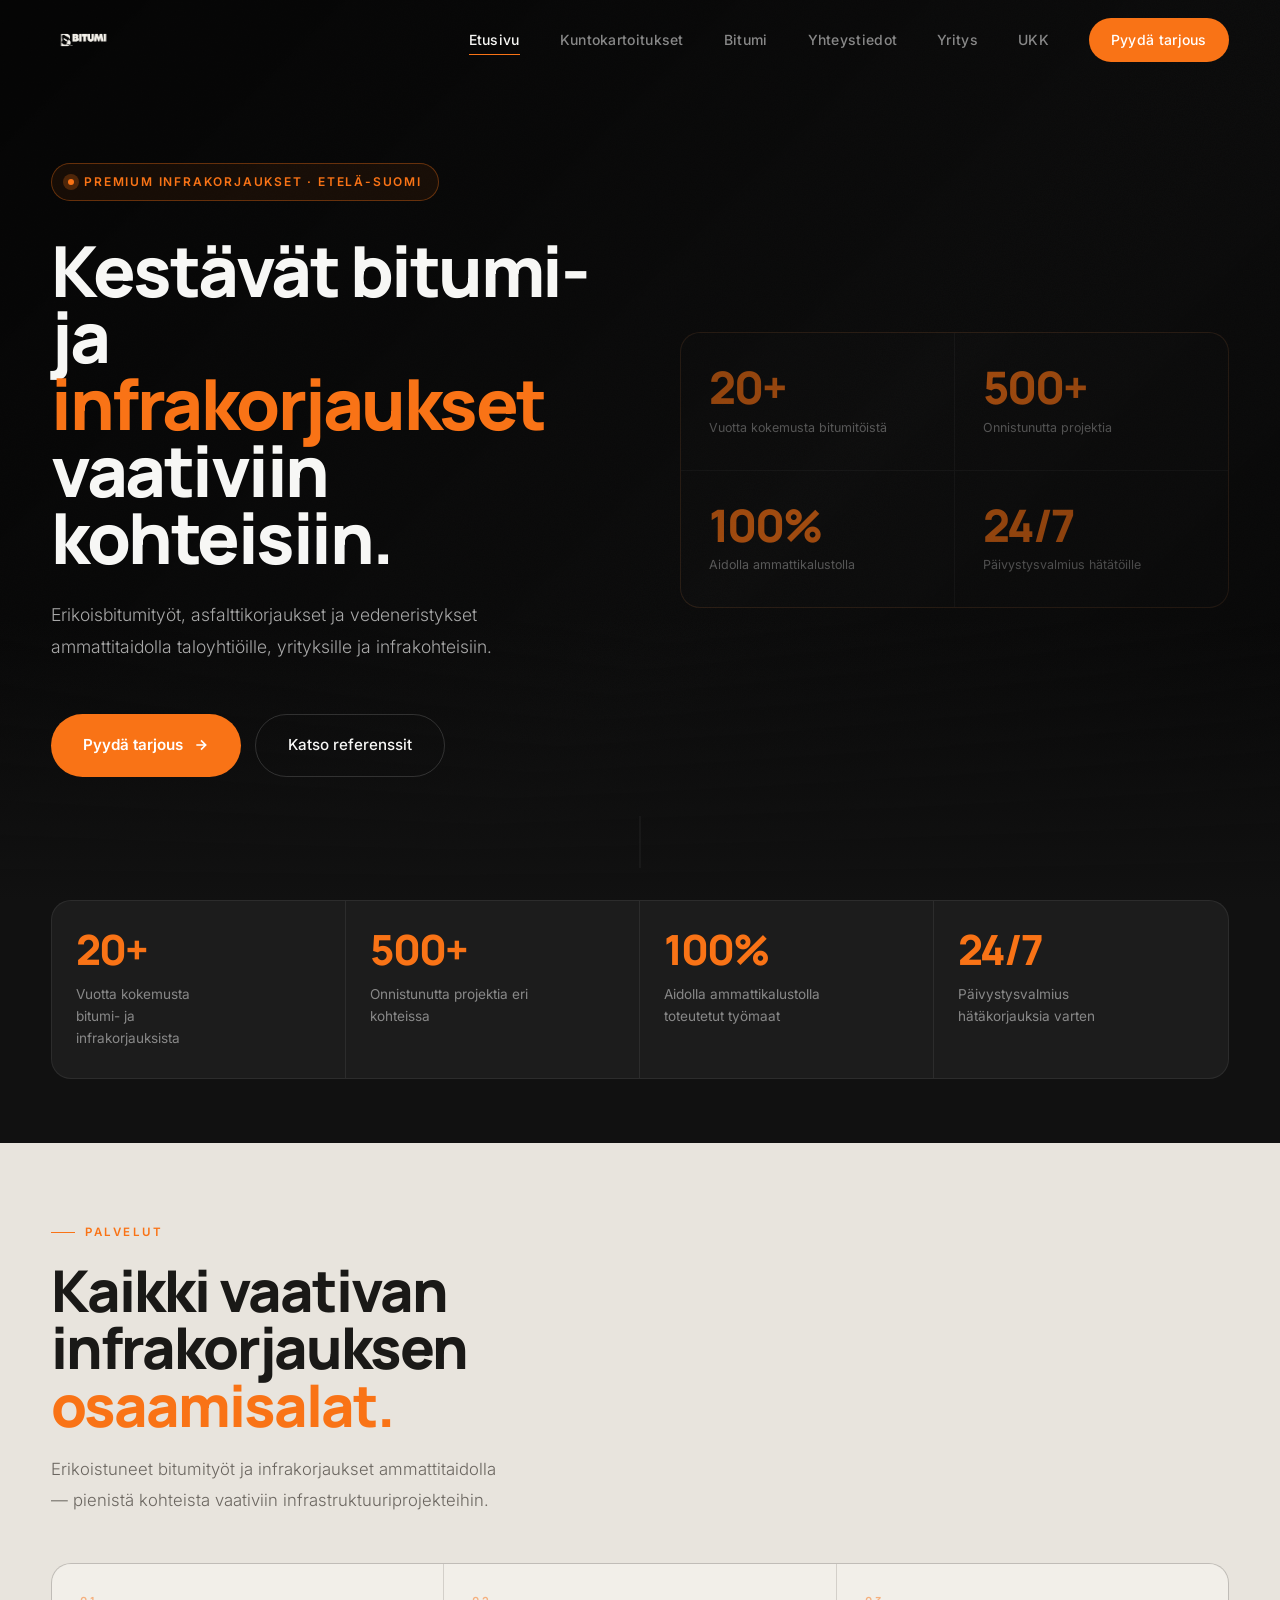
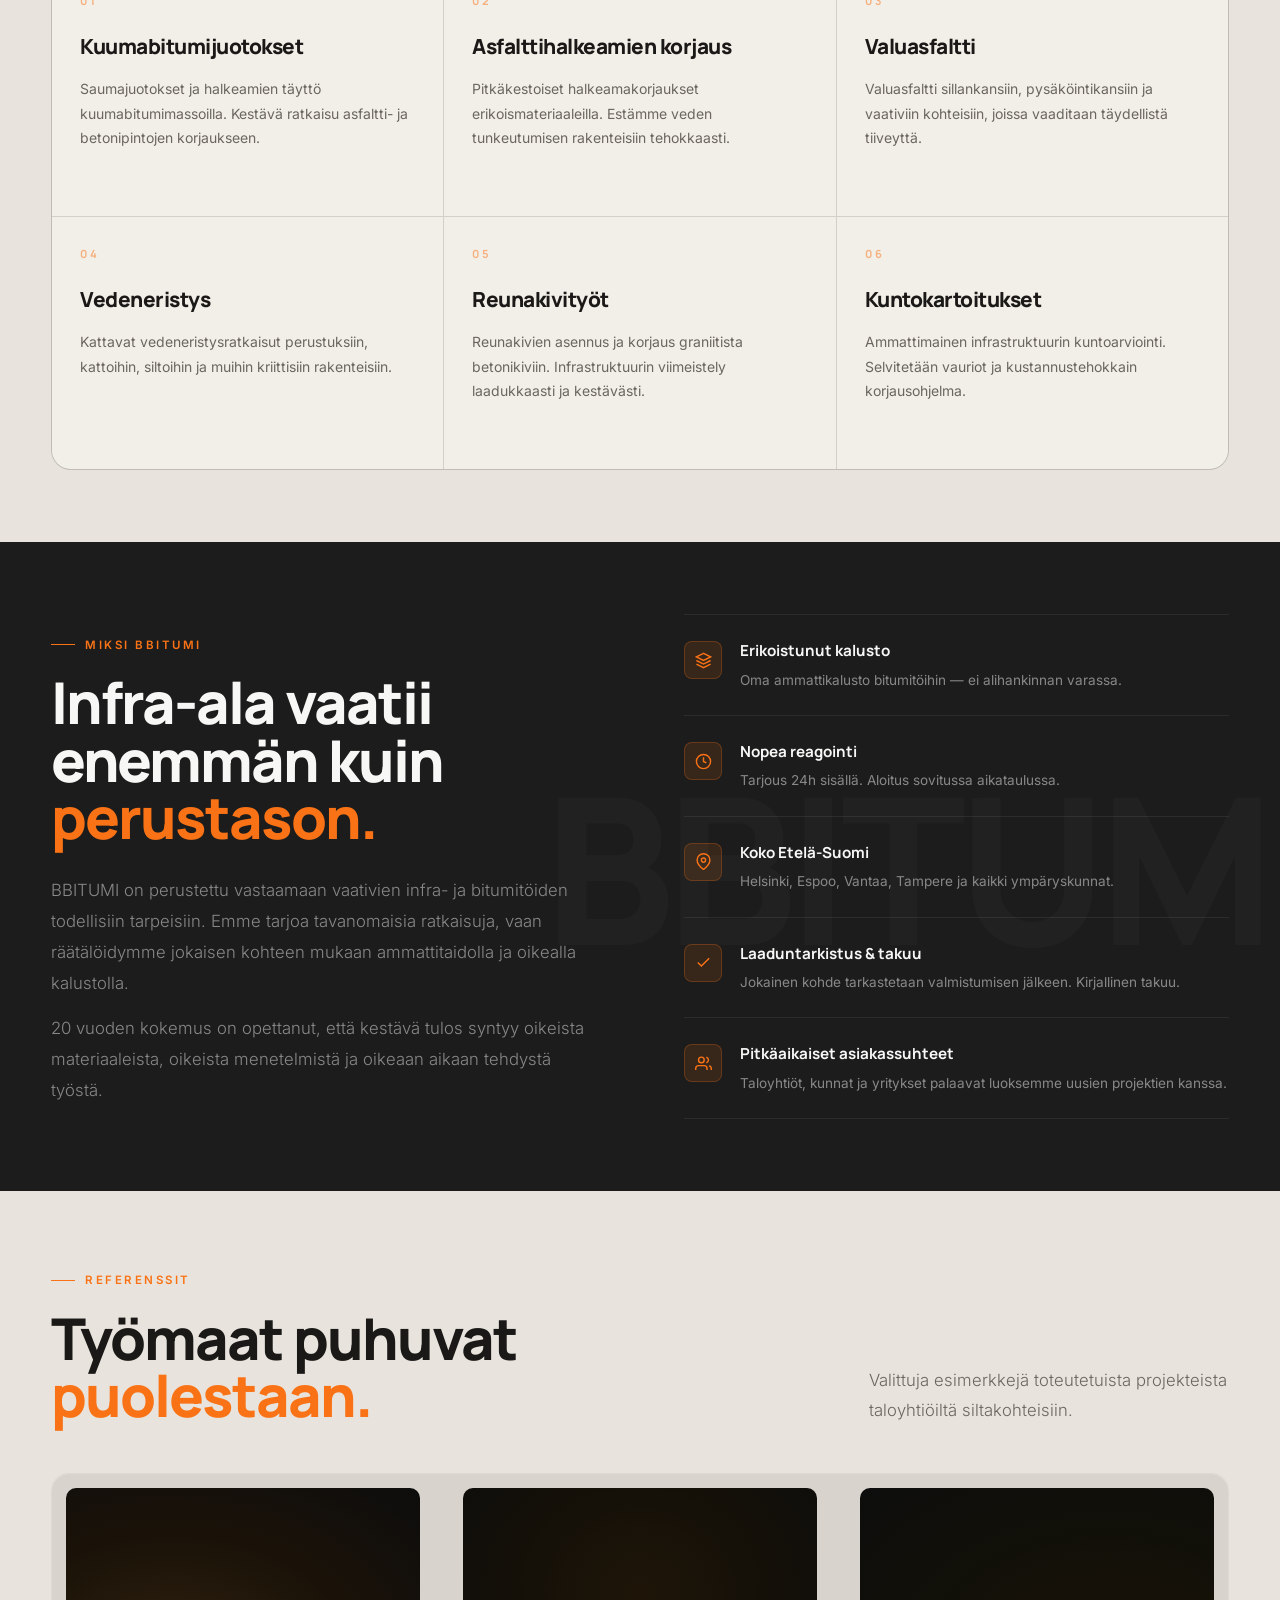
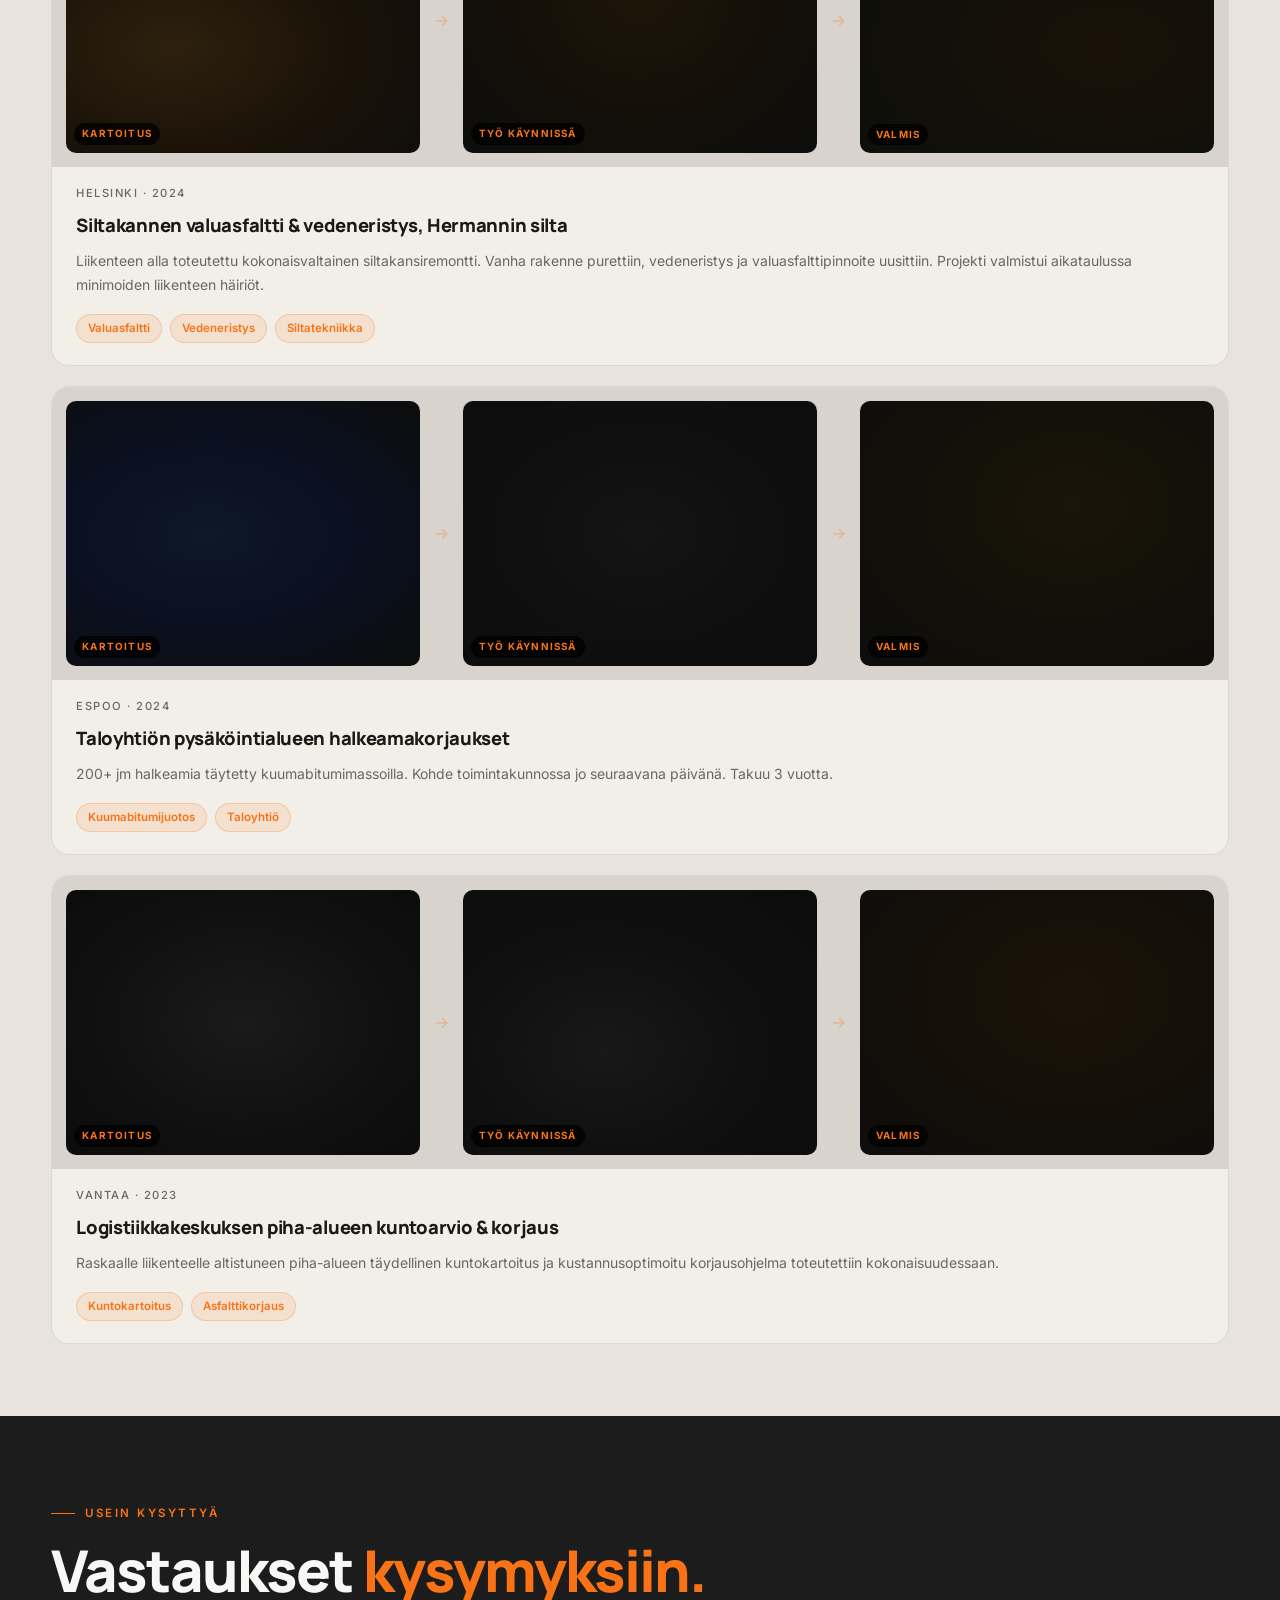
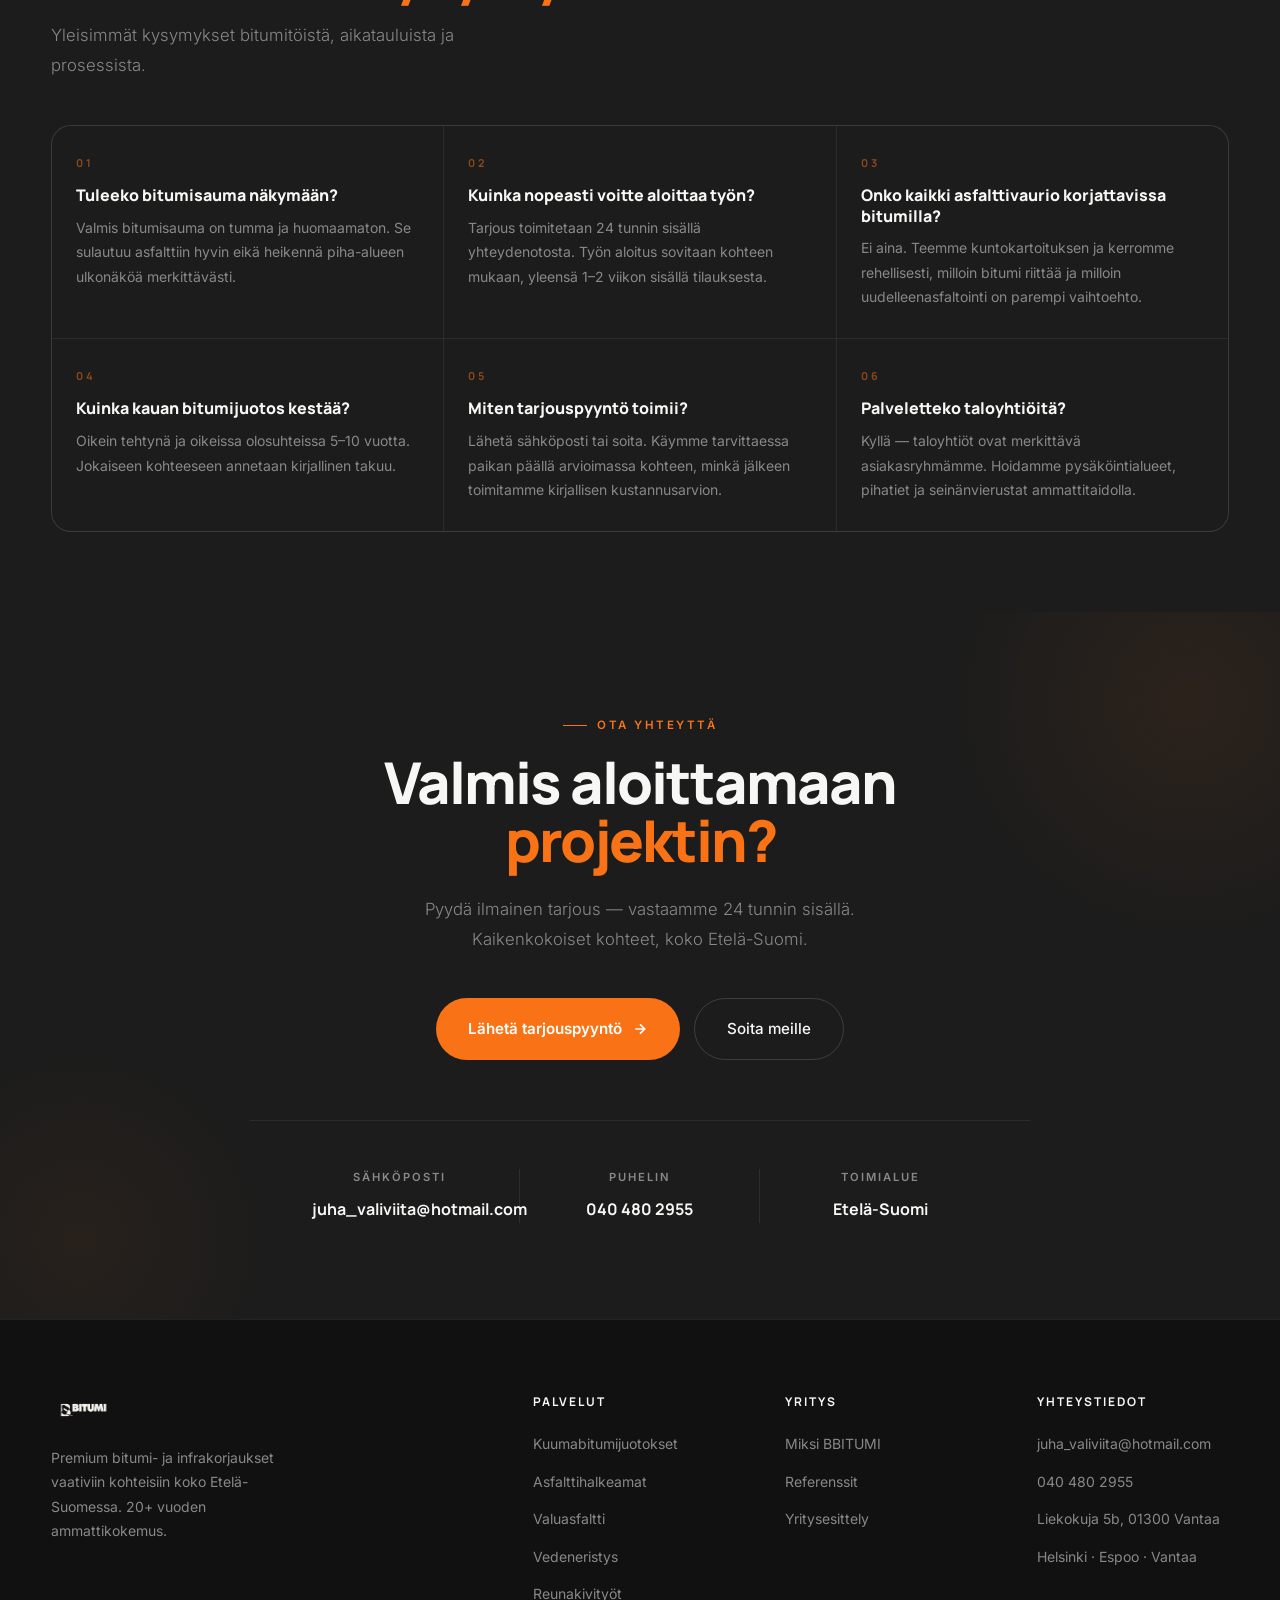
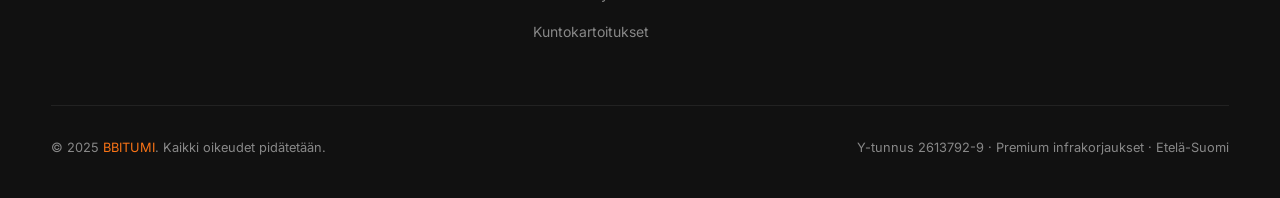
==== commit f8706607: "feat: replace text logo with bitumi-logo.png on all pages Co-Authored-By: Claude Sonnet 4.6 <noreply" ====
--- a/index.html
+++ b/index.html
@@ -1,4 +1,4 @@
-<!DOCTYPE html>
+﻿<!DOCTYPE html>
 <html lang="fi">
 <head>
   <meta charset="UTF-8" />
@@ -1024,7 +1024,7 @@
   <!-- ════════════════════ NAVBAR ════════════════════ -->
   <nav class="navbar" id="navbar">
     <div class="container nav-inner">
-      <a href="#" class="logo">BB<span class="o">I</span>TUMI</a>
+      <a href="index.html" class="logo"><img src="bitumi-logo.png" alt="BBITUMI" height="36"></a>
 
       <div class="nav-links">
         <a href="index.html" class="active">Etusivu</a>
@@ -1505,7 +1505,7 @@
     <div class="container">
       <div class="footer-grid">
         <div class="footer-brand">
-          <a href="#" class="logo">BB<span class="o">I</span>TUMI</a>
+          <a href="index.html" class="logo"><img src="bitumi-logo.png" alt="BBITUMI" height="36"></a>
           <p>Premium bitumi- ja infrakorjaukset vaativiin kohteisiin koko Etelä-Suomessa. 20+ vuoden ammattikokemus.</p>
         </div>
         <div class="footer-col">
@@ -1615,3 +1615,4 @@
   </script>
 </body>
 </html>
+
--- a/style.css
+++ b/style.css
@@ -47,8 +47,8 @@
 .navbar { position:fixed; top:0; width:100%; z-index:900; transition:background var(--t) var(--ease),border-color var(--t) var(--ease); border-bottom:1px solid transparent; }
 .navbar.scrolled { background:rgba(17,17,17,.95); backdrop-filter:blur(20px) saturate(180%); -webkit-backdrop-filter:blur(20px) saturate(180%); border-bottom-color:var(--border); }
 .nav-inner { height:80px; display:flex; align-items:center; justify-content:space-between; }
-.logo { font-family:var(--font-display); font-size:1.45rem; font-weight:900; letter-spacing:2px; line-height:1; }
-.logo .o { color:var(--accent); }
+.logo { display:flex; align-items:center; line-height:1; }
+.logo img { display:block; height:36px; width:auto; }
 .nav-links { display:flex; gap:40px; align-items:center; }
 .nav-links > a { font-size:.875rem; font-weight:500; color:var(--muted); letter-spacing:.3px; transition:color var(--t) var(--ease); position:relative; }
 .nav-links > a:not(.nav-cta)::after { content:''; position:absolute; bottom:-4px; left:0; width:0; height:1px; background:var(--accent); transition:width var(--t) var(--ease); }
